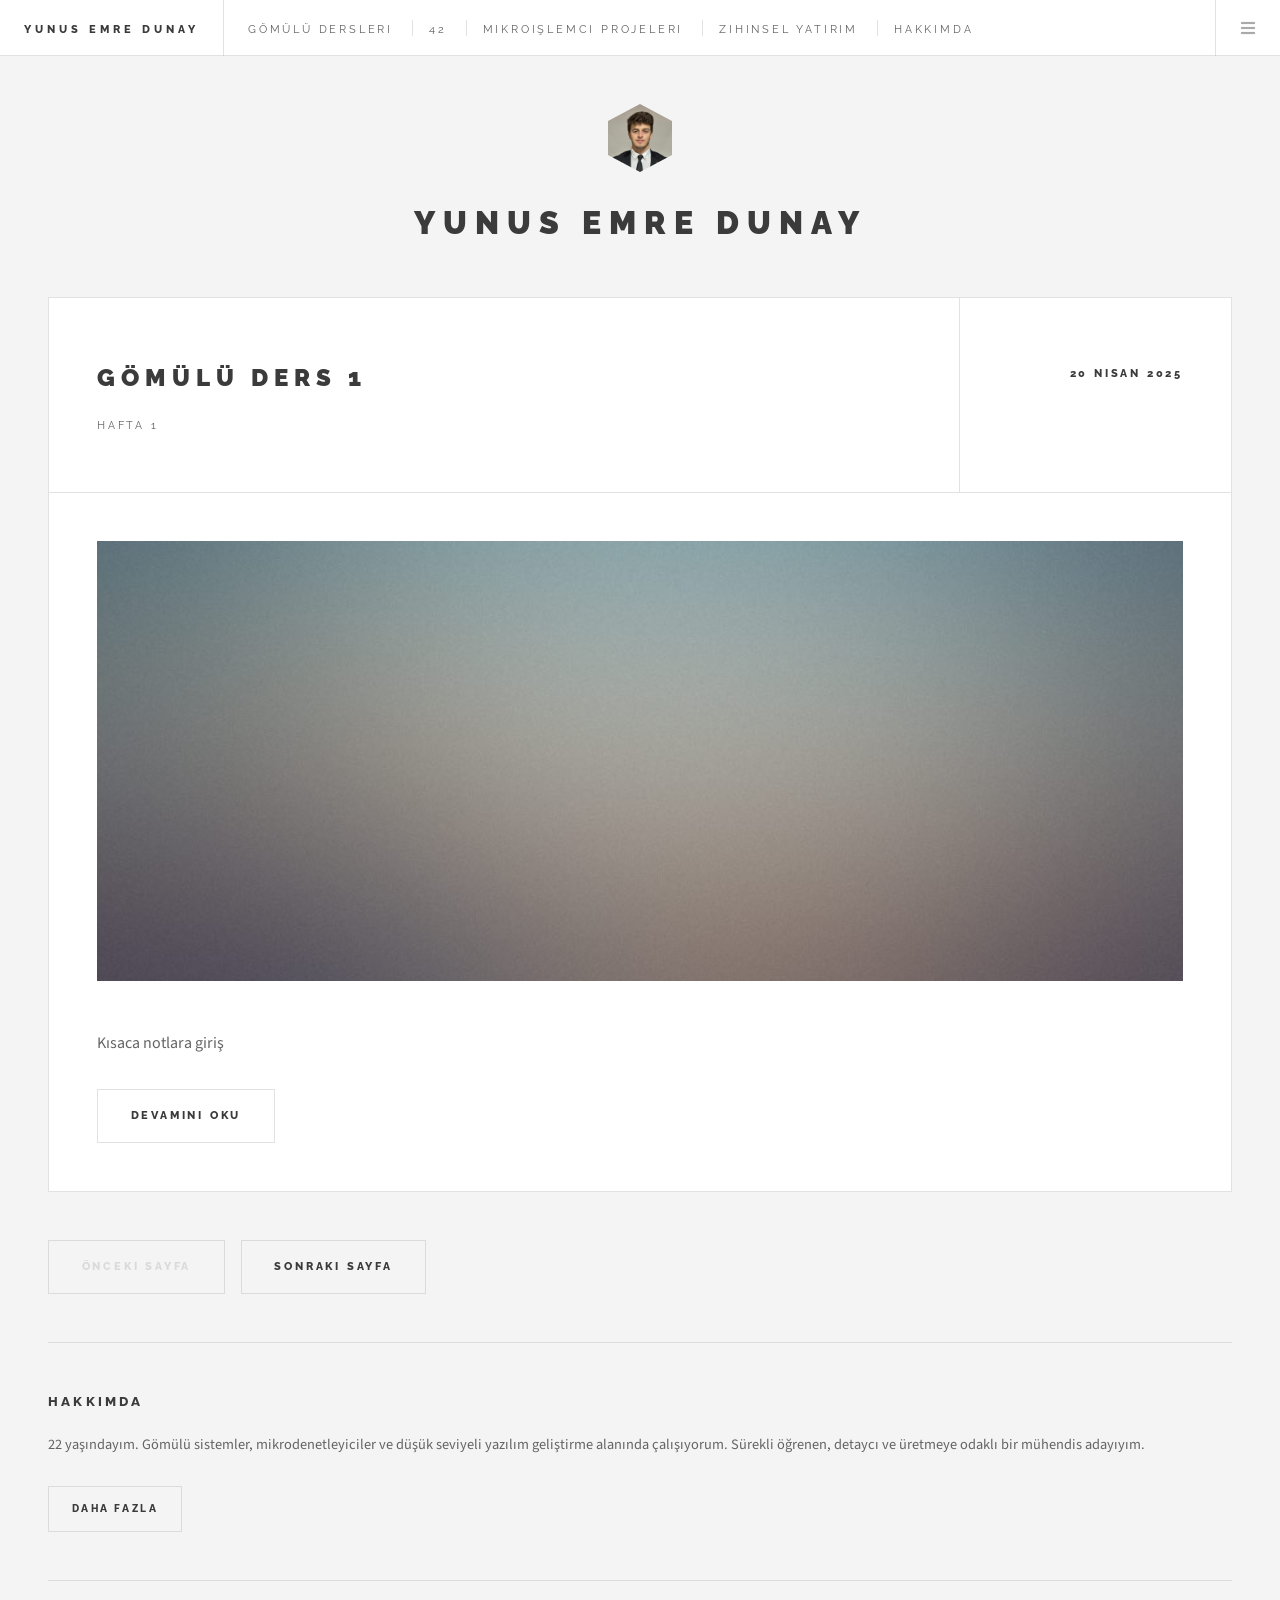
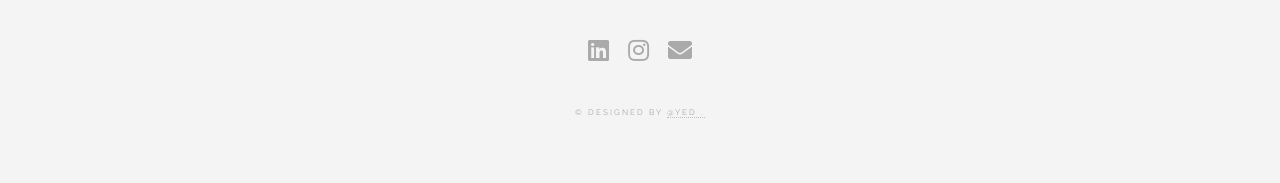
==== index.html @ 52bafccd "b" ====
<!DOCTYPE HTML>
<html>

<head>
	<title>Yunus Emre DUNAY</title>
	<meta charset="utf-8" />
	<meta name="viewport" content="width=device-width, initial-scale=1, user-scalable=no" />
	<link rel="stylesheet" href="assets/css/main.css" />
</head>

<body class="is-preload">

	<!-- Wrapper -->
	<div id="wrapper">

		<!-- Header -->
		<header id="header">
			<h1><a href="index.html">Yunus Emre DUNAY</a></h1>
			<nav class="links">
				<ul>
					<li><a href="embedded_main.html">Gömülü Dersleri</a></li>
					<li><a href="#">42</a></li>
					<li><a href="#">Mikroişlemci Projeleri</a></li>
					<li><a href="#">Zihinsel Yatırım</a></li>
					<li><a href="about.html">Hakkımda</a></li>
				</ul>
			</nav>
			<nav class="main">
				<ul>
					<li class="menu">
						<a class="fa-bars" href="#menu">Menu</a>
					</li>
				</ul>
			</nav>

		</header>

		<!-- Menu -->
		<section id="menu">
			<!-- Links -->
			<section>
				<ul class="links">
					<li>
						<a href="embedded_main.html">
							<h3>Gömülü Dersleri</h3>
							<p>Hafta hafta yüklediğim teorik ve pratik notlar</p>
						</a>
					</li>
					<li>
						<a href="#">
							<h3>42</h3>
							<p>[C / C++ / Sanal Makineler / Soketler / Docker ve daha fazlası...]</p>
						</a>
					</li>
					<li>
						<a href="#">
							<h3>Mikroişlemci Projeleri</h3>
							<p>STM32 ve Tiva Stellaris ile tasarladığım projeler</p>
						</a>
					</li>
					<li>
						<a href="#">
							<h3>Zihinsel Yatırım</h3>
							<p>Podcast, kitap ve bireysel gelişim odaklı bilimsel paylaşımlar</p>
						</a>
					</li>
					<li>
						<a href="about.html">
							<h3>Hakkımda</h3>
							<p>Benim hakkımda daha fazla bilgi</p>
						</a>
					</li>
				</ul>
			</section>
		</section>

		<!-- Main -->
		<div id="main">
			<!-- Post -->
			<article class="post">
				<header>
					<div class="title">
						<h2><a href="single.html">Gömülü Ders 1</a></h2>
						<p>Hafta 1</p>
					</div>
					<div class="meta">
						<time class="published" datetime="2025-04-20">20 Nisan 2025</time>
					</div>
				</header>
				<a href="EMB/main.html" class="image featured"><img src="images/pic01.jpg" alt="" /></a>
				<p>Kısaca notlara giriş</p>
				<footer>
					<ul class="actions">
						<li><a href="single.html" class="button large">Devamını oku</a></li>
					</ul>
				</footer>
			</article>

			<!-- Pagination -->
			<ul class="actions pagination">
				<li><a href="" class="disabled button large previous">Önceki Sayfa</a></li>
				<li><a href="#" class="button large next">Sonraki Sayfa</a></li>
			</ul>

		</div>

		<!-- Sidebar -->
		<section id="sidebar">

			<!-- Intro -->
			<section id="intro">
				<a href="#" class="logo"><img src="images/YED.jpeg" alt="" /></a>
				<header>
					<h2>Yunus Emre DUNAY</h2>
				</header>
			</section>

			<!-- About -->
			<section class="blurb">
				<h2>Hakkımda</h2>
				<p>22 yaşındayım. Gömülü sistemler, mikrodenetleyiciler ve düşük seviyeli yazılım geliştirme alanında
					çalışıyorum. Sürekli öğrenen, detaycı ve üretmeye odaklı bir mühendis adayıyım.</p>
				<ul class="actions">
					<li><a href="about.html" class="button">Daha Fazla</a></li>
				</ul>
			</section>

			<!-- Footer -->
			<section id="footer">
				<ul class="icons" style="text-align: center;">
					<li><a href="https://www.linkedin.com/in/yunusemredunay/" class="icon brands fa-linkedin"
							target="_blank" style="font-size: 24px;"><span class="label">LinkedIn</span></a></li>
					<li><a href="https://www.instagram.com/yunusemredunay/" class="icon brands fa-instagram"
							target="_blank" style="font-size: 24px;"><span class="label">Instagram</span></a></li>
					<li><a href="mailto:yedun4y@gmail.com" class="icon solid fa-envelope" style="font-size: 24px;"><span
								class="label">Email</span></a></li>
				</ul>
				<p class="copyright" style="text-align: center;">&copy; designed by <a href="about.html">@YED .</a></p>
			</section>

		</section>

	</div>

	<!-- Scripts -->
	<script src="assets/js/jquery.min.js"></script>
	<script src="assets/js/browser.min.js"></script>
	<script src="assets/js/breakpoints.min.js"></script>
	<script src="assets/js/util.js"></script>
	<script src="assets/js/main.js"></script>

</body>

</html>
---- assets/css/main.css ----
@import url(fontawesome-all.min.css);
@import url("https://fonts.googleapis.com/css?family=Source+Sans+Pro:400,700|Raleway:400,800,900");

/*
	Yunus Emre DUNAY by HTML5 UP
	html5up.net | @ajlkn
	Free for personal and commercial use under the CCA 3.0 license (html5up.net/license)
*/

html, body, div, span, applet, object,
iframe, h1, h2, h3, h4, h5, h6, p, blockquote,
pre, a, abbr, acronym, address, big, cite,
code, del, dfn, em, img, ins, kbd, q, s, samp,
small, strike, strong, sub, sup, tt, var, b,
u, i, center, dl, dt, dd, ol, ul, li, fieldset,
form, label, legend, table, caption, tbody,
tfoot, thead, tr, th, td, article, aside,
canvas, details, embed, figure, figcaption,
footer, header, hgroup, menu, nav, output, ruby,
section, summary, time, mark, audio, video {
	margin: 0;
	padding: 0;
	border: 0;
	font-size: 100%;
	font: inherit;
	vertical-align: baseline;}

article, aside, details, figcaption, figure,
footer, header, hgroup, menu, nav, section {
	display: block;}

body {
	line-height: 1;
}

ol, ul {
	list-style: none;
}

blockquote, q {
	quotes: none;
}

	blockquote:before, blockquote:after, q:before, q:after {
		content: '';
		content: none;
	}

table {
	border-collapse: collapse;
	border-spacing: 0;
}

body {
	-webkit-text-size-adjust: none;
}

mark {
	background-color: transparent;
	color: inherit;
}

input::-moz-focus-inner {
	border: 0;
	padding: 0;
}

input, select, textarea {
	-moz-appearance: none;
	-webkit-appearance: none;
	-ms-appearance: none;
	appearance: none;
}

/* Basic */

	@-ms-viewport {
		width: device-width;
	}

	body {
		-ms-overflow-style: scrollbar;
	}

	@media screen and (max-width: 480px) {

		html, body {
			min-width: 320px;
		}

	}

	html {
		box-sizing: border-box;
	}

	*, *:before, *:after {
		box-sizing: inherit;
	}

	body {
		background: #f4f4f4;
	}

		body.is-preload *, body.is-preload *:before, body.is-preload *:after {
			-moz-animation: none !important;
			-webkit-animation: none !important;
			-ms-animation: none !important;
			animation: none !important;
			-moz-transition: none !important;
			-webkit-transition: none !important;
			-ms-transition: none !important;
			transition: none !important;
		}

/* Type */

	body, input, select, textarea {
		color: #646464;
		font-family: "Source Sans Pro", Helvetica, sans-serif;
		font-size: 14pt;
		font-weight: 400;
		line-height: 1.75;
	}

		@media screen and (max-width: 1680px) {

			body, input, select, textarea {
				font-size: 12pt;
			}

		}

		@media screen and (max-width: 1280px) {

			body, input, select, textarea {
				font-size: 12pt;
			}

		}

		@media screen and (max-width: 980px) {

			body, input, select, textarea {
				font-size: 12pt;
			}

		}

		@media screen and (max-width: 736px) {

			body, input, select, textarea {
				font-size: 12pt;
			}

		}

		@media screen and (max-width: 480px) {

			body, input, select, textarea {
				font-size: 12pt;
			}

		}

	a {
		-moz-transition: color 0.2s ease, border-bottom-color 0.2s ease;
		-webkit-transition: color 0.2s ease, border-bottom-color 0.2s ease;
		-ms-transition: color 0.2s ease, border-bottom-color 0.2s ease;
		transition: color 0.2s ease, border-bottom-color 0.2s ease;
		border-bottom: dotted 1px rgba(160, 160, 160, 0.65);
		color: inherit;
		text-decoration: none;
	}

		a:before {
			-moz-transition: color 0.2s ease;
			-webkit-transition: color 0.2s ease;
			-ms-transition: color 0.2s ease;
			transition: color 0.2s ease;
		}

		a:hover {
			border-bottom-color: transparent;
			color: #2ebaae !important;
		}

			a:hover:before {
				color: #2ebaae !important;
			}

	strong, b {
		color: #3c3b3b;
		font-weight: 700;
	}

	em, i {
		font-style: italic;
	}

	p {
		margin: 0 0 2em 0;
	}

	h1, h2, h3, h4, h5, h6 {
		color: #3c3b3b;
		font-family: "Raleway", Helvetica, sans-serif;
		font-weight: 800;
		letter-spacing: 0.25em;
		line-height: 1.65;
		margin: 0 0 1em 0;
		text-transform: uppercase;
	}

		h1 a, h2 a, h3 a, h4 a, h5 a, h6 a {
			color: inherit;
			border-bottom: 0;
		}

	h2 {
		font-size: 1.1em;
	}

	h3 {
		font-size: 0.9em;
	}

	h4 {
		font-size: 0.7em;
	}

	h5 {
		font-size: 0.7em;
	}

	h6 {
		font-size: 0.7em;
	}

	sub {
		font-size: 0.8em;
		position: relative;
		top: 0.5em;
	}

	sup {
		font-size: 0.8em;
		position: relative;
		top: -0.5em;
	}

	blockquote {
		border-left: solid 4px rgba(160, 160, 160, 0.3);
		font-style: italic;
		margin: 0 0 2em 0;
		padding: 0.5em 0 0.5em 2em;
	}

	code {
		background: rgba(160, 160, 160, 0.075);
		border: solid 1px rgba(160, 160, 160, 0.3);
		font-family: "Courier New", monospace;
		font-size: 0.9em;
		margin: 0 0.25em;
		padding: 0.25em 0.65em;
	}

	pre {
		-webkit-overflow-scrolling: touch;
		font-family: "Courier New", monospace;
		font-size: 0.9em;
		margin: 0 0 2em 0;
	}

		pre code {
			display: block;
			line-height: 1.75em;
			padding: 1em 1.5em;
			overflow-x: auto;
		}

	hr {
		border: 0;
		border-bottom: solid 1px rgba(160, 160, 160, 0.3);
		margin: 2em 0;
	}

		hr.major {
			margin: 3em 0;
		}

	.align-left {
		text-align: left;
	}

	.align-center {
		text-align: center;
	}

	.align-right {
		text-align: right;
	}

/* Row */

	.row {
		display: flex;
		flex-wrap: wrap;
		box-sizing: border-box;
		align-items: stretch;
	}

		.row > * {
			box-sizing: border-box;
		}

		.row.gtr-uniform > * > :last-child {
			margin-bottom: 0;
		}

		.row.aln-left {
			justify-content: flex-start;
		}

		.row.aln-center {
			justify-content: center;
		}

		.row.aln-right {
			justify-content: flex-end;
		}

		.row.aln-top {
			align-items: flex-start;
		}

		.row.aln-middle {
			align-items: center;
		}

		.row.aln-bottom {
			align-items: flex-end;
		}

		.row > .imp {
			order: -1;
		}

		.row > .col-1 {
			width: 8.33333%;
		}

		.row > .off-1 {
			margin-left: 8.33333%;
		}

		.row > .col-2 {
			width: 16.66667%;
		}

		.row > .off-2 {
			margin-left: 16.66667%;
		}

		.row > .col-3 {
			width: 25%;
		}

		.row > .off-3 {
			margin-left: 25%;
		}

		.row > .col-4 {
			width: 33.33333%;
		}

		.row > .off-4 {
			margin-left: 33.33333%;
		}

		.row > .col-5 {
			width: 41.66667%;
		}

		.row > .off-5 {
			margin-left: 41.66667%;
		}

		.row > .col-6 {
			width: 50%;
		}

		.row > .off-6 {
			margin-left: 50%;
		}

		.row > .col-7 {
			width: 58.33333%;
		}

		.row > .off-7 {
			margin-left: 58.33333%;
		}

		.row > .col-8 {
			width: 66.66667%;
		}

		.row > .off-8 {
			margin-left: 66.66667%;
		}

		.row > .col-9 {
			width: 75%;
		}

		.row > .off-9 {
			margin-left: 75%;
		}

		.row > .col-10 {
			width: 83.33333%;
		}

		.row > .off-10 {
			margin-left: 83.33333%;
		}

		.row > .col-11 {
			width: 91.66667%;
		}

		.row > .off-11 {
			margin-left: 91.66667%;
		}

		.row > .col-12 {
			width: 100%;
		}

		.row > .off-12 {
			margin-left: 100%;
		}

		.row.gtr-0 {
			margin-top: 0;
			margin-left: 0em;
		}

			.row.gtr-0 > * {
				padding: 0 0 0 0em;
			}

			.row.gtr-0.gtr-uniform {
				margin-top: 0em;
			}

				.row.gtr-0.gtr-uniform > * {
					padding-top: 0em;
				}

		.row.gtr-25 {
			margin-top: 0;
			margin-left: -0.25em;
		}

			.row.gtr-25 > * {
				padding: 0 0 0 0.25em;
			}

			.row.gtr-25.gtr-uniform {
				margin-top: -0.25em;
			}

				.row.gtr-25.gtr-uniform > * {
					padding-top: 0.25em;
				}

		.row.gtr-50 {
			margin-top: 0;
			margin-left: -0.5em;
		}

			.row.gtr-50 > * {
				padding: 0 0 0 0.5em;
			}

			.row.gtr-50.gtr-uniform {
				margin-top: -0.5em;
			}

				.row.gtr-50.gtr-uniform > * {
					padding-top: 0.5em;
				}

		.row {
			margin-top: 0;
			margin-left: -1em;
		}

			.row > * {
				padding: 0 0 0 1em;
			}

			.row.gtr-uniform {
				margin-top: -1em;
			}

				.row.gtr-uniform > * {
					padding-top: 1em;
				}

		.row.gtr-150 {
			margin-top: 0;
			margin-left: -1.5em;
		}

			.row.gtr-150 > * {
				padding: 0 0 0 1.5em;
			}

			.row.gtr-150.gtr-uniform {
				margin-top: -1.5em;
			}

				.row.gtr-150.gtr-uniform > * {
					padding-top: 1.5em;
				}

		.row.gtr-200 {
			margin-top: 0;
			margin-left: -2em;
		}

			.row.gtr-200 > * {
				padding: 0 0 0 2em;
			}

			.row.gtr-200.gtr-uniform {
				margin-top: -2em;
			}

				.row.gtr-200.gtr-uniform > * {
					padding-top: 2em;
				}

		@media screen and (max-width: 1680px) {

			.row {
				display: flex;
				flex-wrap: wrap;
				box-sizing: border-box;
				align-items: stretch;
			}

				.row > * {
					box-sizing: border-box;
				}

				.row.gtr-uniform > * > :last-child {
					margin-bottom: 0;
				}

				.row.aln-left {
					justify-content: flex-start;
				}

				.row.aln-center {
					justify-content: center;
				}

				.row.aln-right {
					justify-content: flex-end;
				}

				.row.aln-top {
					align-items: flex-start;
				}

				.row.aln-middle {
					align-items: center;
				}

				.row.aln-bottom {
					align-items: flex-end;
				}

				.row > .imp-xlarge {
					order: -1;
				}

				.row > .col-1-xlarge {
					width: 8.33333%;
				}

				.row > .off-1-xlarge {
					margin-left: 8.33333%;
				}

				.row > .col-2-xlarge {
					width: 16.66667%;
				}

				.row > .off-2-xlarge {
					margin-left: 16.66667%;
				}

				.row > .col-3-xlarge {
					width: 25%;
				}

				.row > .off-3-xlarge {
					margin-left: 25%;
				}

				.row > .col-4-xlarge {
					width: 33.33333%;
				}

				.row > .off-4-xlarge {
					margin-left: 33.33333%;
				}

				.row > .col-5-xlarge {
					width: 41.66667%;
				}

				.row > .off-5-xlarge {
					margin-left: 41.66667%;
				}

				.row > .col-6-xlarge {
					width: 50%;
				}

				.row > .off-6-xlarge {
					margin-left: 50%;
				}

				.row > .col-7-xlarge {
					width: 58.33333%;
				}

				.row > .off-7-xlarge {
					margin-left: 58.33333%;
				}

				.row > .col-8-xlarge {
					width: 66.66667%;
				}

				.row > .off-8-xlarge {
					margin-left: 66.66667%;
				}

				.row > .col-9-xlarge {
					width: 75%;
				}

				.row > .off-9-xlarge {
					margin-left: 75%;
				}

				.row > .col-10-xlarge {
					width: 83.33333%;
				}

				.row > .off-10-xlarge {
					margin-left: 83.33333%;
				}

				.row > .col-11-xlarge {
					width: 91.66667%;
				}

				.row > .off-11-xlarge {
					margin-left: 91.66667%;
				}

				.row > .col-12-xlarge {
					width: 100%;
				}

				.row > .off-12-xlarge {
					margin-left: 100%;
				}

				.row.gtr-0 {
					margin-top: 0;
					margin-left: 0em;
				}

					.row.gtr-0 > * {
						padding: 0 0 0 0em;
					}

					.row.gtr-0.gtr-uniform {
						margin-top: 0em;
					}

						.row.gtr-0.gtr-uniform > * {
							padding-top: 0em;
						}

				.row.gtr-25 {
					margin-top: 0;
					margin-left: -0.25em;
				}

					.row.gtr-25 > * {
						padding: 0 0 0 0.25em;
					}

					.row.gtr-25.gtr-uniform {
						margin-top: -0.25em;
					}

						.row.gtr-25.gtr-uniform > * {
							padding-top: 0.25em;
						}

				.row.gtr-50 {
					margin-top: 0;
					margin-left: -0.5em;
				}

					.row.gtr-50 > * {
						padding: 0 0 0 0.5em;
					}

					.row.gtr-50.gtr-uniform {
						margin-top: -0.5em;
					}

						.row.gtr-50.gtr-uniform > * {
							padding-top: 0.5em;
						}

				.row {
					margin-top: 0;
					margin-left: -1em;
				}

					.row > * {
						padding: 0 0 0 1em;
					}

					.row.gtr-uniform {
						margin-top: -1em;
					}

						.row.gtr-uniform > * {
							padding-top: 1em;
						}

				.row.gtr-150 {
					margin-top: 0;
					margin-left: -1.5em;
				}

					.row.gtr-150 > * {
						padding: 0 0 0 1.5em;
					}

					.row.gtr-150.gtr-uniform {
						margin-top: -1.5em;
					}

						.row.gtr-150.gtr-uniform > * {
							padding-top: 1.5em;
						}

				.row.gtr-200 {
					margin-top: 0;
					margin-left: -2em;
				}

					.row.gtr-200 > * {
						padding: 0 0 0 2em;
					}

					.row.gtr-200.gtr-uniform {
						margin-top: -2em;
					}

						.row.gtr-200.gtr-uniform > * {
							padding-top: 2em;
						}

		}

		@media screen and (max-width: 1280px) {

			.row {
				display: flex;
				flex-wrap: wrap;
				box-sizing: border-box;
				align-items: stretch;
			}

				.row > * {
					box-sizing: border-box;
				}

				.row.gtr-uniform > * > :last-child {
					margin-bottom: 0;
				}

				.row.aln-left {
					justify-content: flex-start;
				}

				.row.aln-center {
					justify-content: center;
				}

				.row.aln-right {
					justify-content: flex-end;
				}

				.row.aln-top {
					align-items: flex-start;
				}

				.row.aln-middle {
					align-items: center;
				}

				.row.aln-bottom {
					align-items: flex-end;
				}

				.row > .imp-large {
					order: -1;
				}

				.row > .col-1-large {
					width: 8.33333%;
				}

				.row > .off-1-large {
					margin-left: 8.33333%;
				}

				.row > .col-2-large {
					width: 16.66667%;
				}

				.row > .off-2-large {
					margin-left: 16.66667%;
				}

				.row > .col-3-large {
					width: 25%;
				}

				.row > .off-3-large {
					margin-left: 25%;
				}

				.row > .col-4-large {
					width: 33.33333%;
				}

				.row > .off-4-large {
					margin-left: 33.33333%;
				}

				.row > .col-5-large {
					width: 41.66667%;
				}

				.row > .off-5-large {
					margin-left: 41.66667%;
				}

				.row > .col-6-large {
					width: 50%;
				}

				.row > .off-6-large {
					margin-left: 50%;
				}

				.row > .col-7-large {
					width: 58.33333%;
				}

				.row > .off-7-large {
					margin-left: 58.33333%;
				}

				.row > .col-8-large {
					width: 66.66667%;
				}

				.row > .off-8-large {
					margin-left: 66.66667%;
				}

				.row > .col-9-large {
					width: 75%;
				}

				.row > .off-9-large {
					margin-left: 75%;
				}

				.row > .col-10-large {
					width: 83.33333%;
				}

				.row > .off-10-large {
					margin-left: 83.33333%;
				}

				.row > .col-11-large {
					width: 91.66667%;
				}

				.row > .off-11-large {
					margin-left: 91.66667%;
				}

				.row > .col-12-large {
					width: 100%;
				}

				.row > .off-12-large {
					margin-left: 100%;
				}

				.row.gtr-0 {
					margin-top: 0;
					margin-left: 0em;
				}

					.row.gtr-0 > * {
						padding: 0 0 0 0em;
					}

					.row.gtr-0.gtr-uniform {
						margin-top: 0em;
					}

						.row.gtr-0.gtr-uniform > * {
							padding-top: 0em;
						}

				.row.gtr-25 {
					margin-top: 0;
					margin-left: -0.25em;
				}

					.row.gtr-25 > * {
						padding: 0 0 0 0.25em;
					}

					.row.gtr-25.gtr-uniform {
						margin-top: -0.25em;
					}

						.row.gtr-25.gtr-uniform > * {
							padding-top: 0.25em;
						}

				.row.gtr-50 {
					margin-top: 0;
					margin-left: -0.5em;
				}

					.row.gtr-50 > * {
						padding: 0 0 0 0.5em;
					}

					.row.gtr-50.gtr-uniform {
						margin-top: -0.5em;
					}

						.row.gtr-50.gtr-uniform > * {
							padding-top: 0.5em;
						}

				.row {
					margin-top: 0;
					margin-left: -1em;
				}

					.row > * {
						padding: 0 0 0 1em;
					}

					.row.gtr-uniform {
						margin-top: -1em;
					}

						.row.gtr-uniform > * {
							padding-top: 1em;
						}

				.row.gtr-150 {
					margin-top: 0;
					margin-left: -1.5em;
				}

					.row.gtr-150 > * {
						padding: 0 0 0 1.5em;
					}

					.row.gtr-150.gtr-uniform {
						margin-top: -1.5em;
					}

						.row.gtr-150.gtr-uniform > * {
							padding-top: 1.5em;
						}

				.row.gtr-200 {
					margin-top: 0;
					margin-left: -2em;
				}

					.row.gtr-200 > * {
						padding: 0 0 0 2em;
					}

					.row.gtr-200.gtr-uniform {
						margin-top: -2em;
					}

						.row.gtr-200.gtr-uniform > * {
							padding-top: 2em;
						}

		}

		@media screen and (max-width: 980px) {

			.row {
				display: flex;
				flex-wrap: wrap;
				box-sizing: border-box;
				align-items: stretch;
			}

				.row > * {
					box-sizing: border-box;
				}

				.row.gtr-uniform > * > :last-child {
					margin-bottom: 0;
				}

				.row.aln-left {
					justify-content: flex-start;
				}

				.row.aln-center {
					justify-content: center;
				}

				.row.aln-right {
					justify-content: flex-end;
				}

				.row.aln-top {
					align-items: flex-start;
				}

				.row.aln-middle {
					align-items: center;
				}

				.row.aln-bottom {
					align-items: flex-end;
				}

				.row > .imp-medium {
					order: -1;
				}

				.row > .col-1-medium {
					width: 8.33333%;
				}

				.row > .off-1-medium {
					margin-left: 8.33333%;
				}

				.row > .col-2-medium {
					width: 16.66667%;
				}

				.row > .off-2-medium {
					margin-left: 16.66667%;
				}

				.row > .col-3-medium {
					width: 25%;
				}

				.row > .off-3-medium {
					margin-left: 25%;
				}

				.row > .col-4-medium {
					width: 33.33333%;
				}

				.row > .off-4-medium {
					margin-left: 33.33333%;
				}

				.row > .col-5-medium {
					width: 41.66667%;
				}

				.row > .off-5-medium {
					margin-left: 41.66667%;
				}

				.row > .col-6-medium {
					width: 50%;
				}

				.row > .off-6-medium {
					margin-left: 50%;
				}

				.row > .col-7-medium {
					width: 58.33333%;
				}

				.row > .off-7-medium {
					margin-left: 58.33333%;
				}

				.row > .col-8-medium {
					width: 66.66667%;
				}

				.row > .off-8-medium {
					margin-left: 66.66667%;
				}

				.row > .col-9-medium {
					width: 75%;
				}

				.row > .off-9-medium {
					margin-left: 75%;
				}

				.row > .col-10-medium {
					width: 83.33333%;
				}

				.row > .off-10-medium {
					margin-left: 83.33333%;
				}

				.row > .col-11-medium {
					width: 91.66667%;
				}

				.row > .off-11-medium {
					margin-left: 91.66667%;
				}

				.row > .col-12-medium {
					width: 100%;
				}

				.row > .off-12-medium {
					margin-left: 100%;
				}

				.row.gtr-0 {
					margin-top: 0;
					margin-left: 0em;
				}

					.row.gtr-0 > * {
						padding: 0 0 0 0em;
					}

					.row.gtr-0.gtr-uniform {
						margin-top: 0em;
					}

						.row.gtr-0.gtr-uniform > * {
							padding-top: 0em;
						}

				.row.gtr-25 {
					margin-top: 0;
					margin-left: -0.25em;
				}

					.row.gtr-25 > * {
						padding: 0 0 0 0.25em;
					}

					.row.gtr-25.gtr-uniform {
						margin-top: -0.25em;
					}

						.row.gtr-25.gtr-uniform > * {
							padding-top: 0.25em;
						}

				.row.gtr-50 {
					margin-top: 0;
					margin-left: -0.5em;
				}

					.row.gtr-50 > * {
						padding: 0 0 0 0.5em;
					}

					.row.gtr-50.gtr-uniform {
						margin-top: -0.5em;
					}

						.row.gtr-50.gtr-uniform > * {
							padding-top: 0.5em;
						}

				.row {
					margin-top: 0;
					margin-left: -1em;
				}

					.row > * {
						padding: 0 0 0 1em;
					}

					.row.gtr-uniform {
						margin-top: -1em;
					}

						.row.gtr-uniform > * {
							padding-top: 1em;
						}

				.row.gtr-150 {
					margin-top: 0;
					margin-left: -1.5em;
				}

					.row.gtr-150 > * {
						padding: 0 0 0 1.5em;
					}

					.row.gtr-150.gtr-uniform {
						margin-top: -1.5em;
					}

						.row.gtr-150.gtr-uniform > * {
							padding-top: 1.5em;
						}

				.row.gtr-200 {
					margin-top: 0;
					margin-left: -2em;
				}

					.row.gtr-200 > * {
						padding: 0 0 0 2em;
					}

					.row.gtr-200.gtr-uniform {
						margin-top: -2em;
					}

						.row.gtr-200.gtr-uniform > * {
							padding-top: 2em;
						}

		}

		@media screen and (max-width: 736px) {

			.row {
				display: flex;
				flex-wrap: wrap;
				box-sizing: border-box;
				align-items: stretch;
			}

				.row > * {
					box-sizing: border-box;
				}

				.row.gtr-uniform > * > :last-child {
					margin-bottom: 0;
				}

				.row.aln-left {
					justify-content: flex-start;
				}

				.row.aln-center {
					justify-content: center;
				}

				.row.aln-right {
					justify-content: flex-end;
				}

				.row.aln-top {
					align-items: flex-start;
				}

				.row.aln-middle {
					align-items: center;
				}

				.row.aln-bottom {
					align-items: flex-end;
				}

				.row > .imp-small {
					order: -1;
				}

				.row > .col-1-small {
					width: 8.33333%;
				}

				.row > .off-1-small {
					margin-left: 8.33333%;
				}

				.row > .col-2-small {
					width: 16.66667%;
				}

				.row > .off-2-small {
					margin-left: 16.66667%;
				}

				.row > .col-3-small {
					width: 25%;
				}

				.row > .off-3-small {
					margin-left: 25%;
				}

				.row > .col-4-small {
					width: 33.33333%;
				}

				.row > .off-4-small {
					margin-left: 33.33333%;
				}

				.row > .col-5-small {
					width: 41.66667%;
				}

				.row > .off-5-small {
					margin-left: 41.66667%;
				}

				.row > .col-6-small {
					width: 50%;
				}

				.row > .off-6-small {
					margin-left: 50%;
				}

				.row > .col-7-small {
					width: 58.33333%;
				}

				.row > .off-7-small {
					margin-left: 58.33333%;
				}

				.row > .col-8-small {
					width: 66.66667%;
				}

				.row > .off-8-small {
					margin-left: 66.66667%;
				}

				.row > .col-9-small {
					width: 75%;
				}

				.row > .off-9-small {
					margin-left: 75%;
				}

				.row > .col-10-small {
					width: 83.33333%;
				}

				.row > .off-10-small {
					margin-left: 83.33333%;
				}

				.row > .col-11-small {
					width: 91.66667%;
				}

				.row > .off-11-small {
					margin-left: 91.66667%;
				}

				.row > .col-12-small {
					width: 100%;
				}

				.row > .off-12-small {
					margin-left: 100%;
				}

				.row.gtr-0 {
					margin-top: 0;
					margin-left: 0em;
				}

					.row.gtr-0 > * {
						padding: 0 0 0 0em;
					}

					.row.gtr-0.gtr-uniform {
						margin-top: 0em;
					}

						.row.gtr-0.gtr-uniform > * {
							padding-top: 0em;
						}

				.row.gtr-25 {
					margin-top: 0;
					margin-left: -0.25em;
				}

					.row.gtr-25 > * {
						padding: 0 0 0 0.25em;
					}

					.row.gtr-25.gtr-uniform {
						margin-top: -0.25em;
					}

						.row.gtr-25.gtr-uniform > * {
							padding-top: 0.25em;
						}

				.row.gtr-50 {
					margin-top: 0;
					margin-left: -0.5em;
				}

					.row.gtr-50 > * {
						padding: 0 0 0 0.5em;
					}

					.row.gtr-50.gtr-uniform {
						margin-top: -0.5em;
					}

						.row.gtr-50.gtr-uniform > * {
							padding-top: 0.5em;
						}

				.row {
					margin-top: 0;
					margin-left: -1em;
				}

					.row > * {
						padding: 0 0 0 1em;
					}

					.row.gtr-uniform {
						margin-top: -1em;
					}

						.row.gtr-uniform > * {
							padding-top: 1em;
						}

				.row.gtr-150 {
					margin-top: 0;
					margin-left: -1.5em;
				}

					.row.gtr-150 > * {
						padding: 0 0 0 1.5em;
					}

					.row.gtr-150.gtr-uniform {
						margin-top: -1.5em;
					}

						.row.gtr-150.gtr-uniform > * {
							padding-top: 1.5em;
						}

				.row.gtr-200 {
					margin-top: 0;
					margin-left: -2em;
				}

					.row.gtr-200 > * {
						padding: 0 0 0 2em;
					}

					.row.gtr-200.gtr-uniform {
						margin-top: -2em;
					}

						.row.gtr-200.gtr-uniform > * {
							padding-top: 2em;
						}

		}

		@media screen and (max-width: 480px) {

			.row {
				display: flex;
				flex-wrap: wrap;
				box-sizing: border-box;
				align-items: stretch;
			}

				.row > * {
					box-sizing: border-box;
				}

				.row.gtr-uniform > * > :last-child {
					margin-bottom: 0;
				}

				.row.aln-left {
					justify-content: flex-start;
				}

				.row.aln-center {
					justify-content: center;
				}

				.row.aln-right {
					justify-content: flex-end;
				}

				.row.aln-top {
					align-items: flex-start;
				}

				.row.aln-middle {
					align-items: center;
				}

				.row.aln-bottom {
					align-items: flex-end;
				}

				.row > .imp-xsmall {
					order: -1;
				}

				.row > .col-1-xsmall {
					width: 8.33333%;
				}

				.row > .off-1-xsmall {
					margin-left: 8.33333%;
				}

				.row > .col-2-xsmall {
					width: 16.66667%;
				}

				.row > .off-2-xsmall {
					margin-left: 16.66667%;
				}

				.row > .col-3-xsmall {
					width: 25%;
				}

				.row > .off-3-xsmall {
					margin-left: 25%;
				}

				.row > .col-4-xsmall {
					width: 33.33333%;
				}

				.row > .off-4-xsmall {
					margin-left: 33.33333%;
				}

				.row > .col-5-xsmall {
					width: 41.66667%;
				}

				.row > .off-5-xsmall {
					margin-left: 41.66667%;
				}

				.row > .col-6-xsmall {
					width: 50%;
				}

				.row > .off-6-xsmall {
					margin-left: 50%;
				}

				.row > .col-7-xsmall {
					width: 58.33333%;
				}

				.row > .off-7-xsmall {
					margin-left: 58.33333%;
				}

				.row > .col-8-xsmall {
					width: 66.66667%;
				}

				.row > .off-8-xsmall {
					margin-left: 66.66667%;
				}

				.row > .col-9-xsmall {
					width: 75%;
				}

				.row > .off-9-xsmall {
					margin-left: 75%;
				}

				.row > .col-10-xsmall {
					width: 83.33333%;
				}

				.row > .off-10-xsmall {
					margin-left: 83.33333%;
				}

				.row > .col-11-xsmall {
					width: 91.66667%;
				}

				.row > .off-11-xsmall {
					margin-left: 91.66667%;
				}

				.row > .col-12-xsmall {
					width: 100%;
				}

				.row > .off-12-xsmall {
					margin-left: 100%;
				}

				.row.gtr-0 {
					margin-top: 0;
					margin-left: 0em;
				}

					.row.gtr-0 > * {
						padding: 0 0 0 0em;
					}

					.row.gtr-0.gtr-uniform {
						margin-top: 0em;
					}

						.row.gtr-0.gtr-uniform > * {
							padding-top: 0em;
						}

				.row.gtr-25 {
					margin-top: 0;
					margin-left: -0.25em;
				}

					.row.gtr-25 > * {
						padding: 0 0 0 0.25em;
					}

					.row.gtr-25.gtr-uniform {
						margin-top: -0.25em;
					}

						.row.gtr-25.gtr-uniform > * {
							padding-top: 0.25em;
						}

				.row.gtr-50 {
					margin-top: 0;
					margin-left: -0.5em;
				}

					.row.gtr-50 > * {
						padding: 0 0 0 0.5em;
					}

					.row.gtr-50.gtr-uniform {
						margin-top: -0.5em;
					}

						.row.gtr-50.gtr-uniform > * {
							padding-top: 0.5em;
						}

				.row {
					margin-top: 0;
					margin-left: -1em;
				}

					.row > * {
						padding: 0 0 0 1em;
					}

					.row.gtr-uniform {
						margin-top: -1em;
					}

						.row.gtr-uniform > * {
							padding-top: 1em;
						}

				.row.gtr-150 {
					margin-top: 0;
					margin-left: -1.5em;
				}

					.row.gtr-150 > * {
						padding: 0 0 0 1.5em;
					}

					.row.gtr-150.gtr-uniform {
						margin-top: -1.5em;
					}

						.row.gtr-150.gtr-uniform > * {
							padding-top: 1.5em;
						}

				.row.gtr-200 {
					margin-top: 0;
					margin-left: -2em;
				}

					.row.gtr-200 > * {
						padding: 0 0 0 2em;
					}

					.row.gtr-200.gtr-uniform {
						margin-top: -2em;
					}

						.row.gtr-200.gtr-uniform > * {
							padding-top: 2em;
						}

		}

/* Author */

	.author {
		display: -moz-flex;
		display: -webkit-flex;
		display: -ms-flex;
		display: flex;
		-moz-flex-direction: row;
		-webkit-flex-direction: row;
		-ms-flex-direction: row;
		flex-direction: row;
		-moz-align-items: center;
		-webkit-align-items: center;
		-ms-align-items: center;
		align-items: center;
		-moz-justify-content: -moz-flex-end;
		-webkit-justify-content: -webkit-flex-end;
		-ms-justify-content: -ms-flex-end;
		justify-content: flex-end;
		border-bottom: 0;
		font-family: "Raleway", Helvetica, sans-serif;
		font-size: 0.6em;
		font-weight: 400;
		letter-spacing: 0.25em;
		text-transform: uppercase;
		white-space: nowrap;
	}

		.author .name {
			-moz-transition: border-bottom-color 0.2s ease;
			-webkit-transition: border-bottom-color 0.2s ease;
			-ms-transition: border-bottom-color 0.2s ease;
			transition: border-bottom-color 0.2s ease;
			border-bottom: dotted 1px rgba(160, 160, 160, 0.65);
			display: block;
			margin: 0 1.5em 0 0;
		}

		.author img {
			border-radius: 100%;
			display: block;
			width: 4em;
		}

		.author:hover .name {
			border-bottom-color: transparent;
		}

/* Blurb */

	.blurb h2 {
		font-size: 0.8em;
		margin: 0 0 1.5em 0;
	}

	.blurb h3 {
		font-size: 0.7em;
	}

	.blurb p {
		font-size: 0.9em;
	}

/* Box */

	.box {
		border: solid 1px rgba(160, 160, 160, 0.3);
		margin-bottom: 2em;
		padding: 1.5em;
	}

		.box > :last-child,
		.box > :last-child > :last-child,
		.box > :last-child > :last-child > :last-child {
			margin-bottom: 0;
		}

		.box.alt {
			border: 0;
			border-radius: 0;
			padding: 0;
		}

/* Button */

	input[type="submit"],
	input[type="reset"],
	input[type="button"],
	button,
	.button {
		-moz-appearance: none;
		-webkit-appearance: none;
		-ms-appearance: none;
		appearance: none;
		-moz-transition: background-color 0.2s ease, box-shadow 0.2s ease, color 0.2s ease;
		-webkit-transition: background-color 0.2s ease, box-shadow 0.2s ease, color 0.2s ease;
		-ms-transition: background-color 0.2s ease, box-shadow 0.2s ease, color 0.2s ease;
		transition: background-color 0.2s ease, box-shadow 0.2s ease, color 0.2s ease;
		background-color: transparent;
		border: 0;
		box-shadow: inset 0 0 0 1px rgba(160, 160, 160, 0.3);
		color: #3c3b3b !important;
		cursor: pointer;
		display: inline-block;
		font-family: "Raleway", Helvetica, sans-serif;
		font-size: 0.6em;
		font-weight: 800;
		height: 4.8125em;
		letter-spacing: 0.25em;
		line-height: 4.8125em;
		padding: 0 2.5em;
		text-align: center;
		text-decoration: none;
		text-transform: uppercase;
		white-space: nowrap;
	}

		input[type="submit"]:hover,
		input[type="reset"]:hover,
		input[type="button"]:hover,
		button:hover,
		.button:hover {
			box-shadow: inset 0 0 0 1px #2ebaae;
			color: #2ebaae !important;
		}

			input[type="submit"]:hover:active,
			input[type="reset"]:hover:active,
			input[type="button"]:hover:active,
			button:hover:active,
			.button:hover:active {
				background-color: rgba(46, 186, 174, 0.05);
			}

		input[type="submit"]:before, input[type="submit"]:after,
		input[type="reset"]:before,
		input[type="reset"]:after,
		input[type="button"]:before,
		input[type="button"]:after,
		button:before,
		button:after,
		.button:before,
		.button:after {
			color: #aaaaaa;
			position: relative;
		}

		input[type="submit"]:before,
		input[type="reset"]:before,
		input[type="button"]:before,
		button:before,
		.button:before {
			left: -1em;
			padding: 0 0 0 0.75em;
		}

		input[type="submit"]:after,
		input[type="reset"]:after,
		input[type="button"]:after,
		button:after,
		.button:after {
			left: 1em;
			padding: 0 0.75em 0 0;
		}

		input[type="submit"].fit,
		input[type="reset"].fit,
		input[type="button"].fit,
		button.fit,
		.button.fit {
			width: 100%;
		}

		input[type="submit"].large,
		input[type="reset"].large,
		input[type="button"].large,
		button.large,
		.button.large {
			font-size: 0.7em;
			padding: 0 3em;
		}

		input[type="submit"].small,
		input[type="reset"].small,
		input[type="button"].small,
		button.small,
		.button.small {
			font-size: 0.5em;
		}

		input[type="submit"].disabled, input[type="submit"]:disabled,
		input[type="reset"].disabled,
		input[type="reset"]:disabled,
		input[type="button"].disabled,
		input[type="button"]:disabled,
		button.disabled,
		button:disabled,
		.button.disabled,
		.button:disabled {
			pointer-events: none;
			color: rgba(160, 160, 160, 0.3) !important;
		}

			input[type="submit"].disabled:before, input[type="submit"]:disabled:before,
			input[type="reset"].disabled:before,
			input[type="reset"]:disabled:before,
			input[type="button"].disabled:before,
			input[type="button"]:disabled:before,
			button.disabled:before,
			button:disabled:before,
			.button.disabled:before,
			.button:disabled:before {
				color: rgba(160, 160, 160, 0.3) !important;
			}

/* Form */

	form {
		margin: 0 0 2em 0;
	}

		form.search {
			text-decoration: none;
			position: relative;
		}

			form.search:before {
				-moz-osx-font-smoothing: grayscale;
				-webkit-font-smoothing: antialiased;
				display: inline-block;
				font-style: normal;
				font-variant: normal;
				text-rendering: auto;
				line-height: 1;
				text-transform: none !important;
				font-family: 'Font Awesome 5 Free';
				font-weight: 900;
			}

			form.search:before {
				color: #aaaaaa;
				content: '\f002';
				display: block;
				height: 2.75em;
				left: 0;
				line-height: 2.75em;
				position: absolute;
				text-align: center;
				top: 0;
				width: 2.5em;
			}

			form.search > input:first-child {
				padding-left: 2.5em;
			}

	label {
		color: #3c3b3b;
		display: block;
		font-size: 0.9em;
		font-weight: 700;
		margin: 0 0 1em 0;
	}

	input[type="text"],
	input[type="password"],
	input[type="email"],
	input[type="tel"],
	select,
	textarea {
		-moz-appearance: none;
		-webkit-appearance: none;
		-ms-appearance: none;
		appearance: none;
		background: rgba(160, 160, 160, 0.075);
		border: none;
		border: solid 1px rgba(160, 160, 160, 0.3);
		border-radius: 0;
		color: inherit;
		display: block;
		outline: 0;
		padding: 0 1em;
		text-decoration: none;
		width: 100%;
	}

		input[type="text"]:invalid,
		input[type="password"]:invalid,
		input[type="email"]:invalid,
		input[type="tel"]:invalid,
		select:invalid,
		textarea:invalid {
			box-shadow: none;
		}

		input[type="text"]:focus,
		input[type="password"]:focus,
		input[type="email"]:focus,
		input[type="tel"]:focus,
		select:focus,
		textarea:focus {
			border-color: #2ebaae;
			box-shadow: inset 0 0 0 1px #2ebaae;
		}

	.select-wrapper {
		text-decoration: none;
		display: block;
		position: relative;
	}

		.select-wrapper:before {
			-moz-osx-font-smoothing: grayscale;
			-webkit-font-smoothing: antialiased;
			display: inline-block;
			font-style: normal;
			font-variant: normal;
			text-rendering: auto;
			line-height: 1;
			text-transform: none !important;
			font-family: 'Font Awesome 5 Free';
			font-weight: 900;
		}

		.select-wrapper:before {
			color: rgba(160, 160, 160, 0.3);
			content: '\f078';
			display: block;
			height: 2.75em;
			line-height: 2.75em;
			pointer-events: none;
			position: absolute;
			right: 0;
			text-align: center;
			top: 0;
			width: 2.75em;
		}

		.select-wrapper select::-ms-expand {
			display: none;
		}

	select {
		background-image: url("data:image/svg+xml;charset=utf8,%3Csvg xmlns='http://www.w3.org/2000/svg' width='40' height='40' preserveAspectRatio='none' viewBox='0 0 40 40'%3E%3Cpath d='M9.4,12.3l10.4,10.4l10.4-10.4c0.2-0.2,0.5-0.4,0.9-0.4c0.3,0,0.6,0.1,0.9,0.4l3.3,3.3c0.2,0.2,0.4,0.5,0.4,0.9 c0,0.4-0.1,0.6-0.4,0.9L20.7,31.9c-0.2,0.2-0.5,0.4-0.9,0.4c-0.3,0-0.6-0.1-0.9-0.4L4.3,17.3c-0.2-0.2-0.4-0.5-0.4-0.9 c0-0.4,0.1-0.6,0.4-0.9l3.3-3.3c0.2-0.2,0.5-0.4,0.9-0.4S9.1,12.1,9.4,12.3z' fill='rgba(160, 160, 160, 0.3)' /%3E%3C/svg%3E");
		background-size: 1.25rem;
		background-repeat: no-repeat;
		background-position: calc(100% - 1rem) center;
		height: 2.75em;
		padding-right: 2.75em;
		text-overflow: ellipsis;
	}

		select option {
			color: #3c3b3b;
			background: #ffffff;
		}

		select:focus::-ms-value {
			background-color: transparent;
		}

		select::-ms-expand {
			display: none;
		}

	input[type="text"],
	input[type="password"],
	input[type="email"],
	select {
		height: 2.75em;
	}

	textarea {
		padding: 0.75em 1em;
	}

	input[type="checkbox"],
	input[type="radio"] {
		-moz-appearance: none;
		-webkit-appearance: none;
		-ms-appearance: none;
		appearance: none;
		display: block;
		float: left;
		margin-right: -2em;
		opacity: 0;
		width: 1em;
		z-index: -1;
	}

		input[type="checkbox"] + label,
		input[type="radio"] + label {
			text-decoration: none;
			color: #646464;
			cursor: pointer;
			display: inline-block;
			font-size: 1em;
			font-weight: 400;
			padding-left: 2.4em;
			padding-right: 0.75em;
			position: relative;
		}

			input[type="checkbox"] + label:before,
			input[type="radio"] + label:before {
				-moz-osx-font-smoothing: grayscale;
				-webkit-font-smoothing: antialiased;
				display: inline-block;
				font-style: normal;
				font-variant: normal;
				text-rendering: auto;
				line-height: 1;
				text-transform: none !important;
				font-family: 'Font Awesome 5 Free';
				font-weight: 900;
			}

			input[type="checkbox"] + label:before,
			input[type="radio"] + label:before {
				background: rgba(160, 160, 160, 0.075);
				border: solid 1px rgba(160, 160, 160, 0.3);
				content: '';
				display: inline-block;
				font-size: 0.8em;
				height: 2.0625em;
				left: 0;
				line-height: 2.0625em;
				position: absolute;
				text-align: center;
				top: 0;
				width: 2.0625em;
			}

		input[type="checkbox"]:checked + label:before,
		input[type="radio"]:checked + label:before {
			background: #3c3b3b;
			border-color: #3c3b3b;
			color: #ffffff;
			content: '\f00c';
		}

		input[type="checkbox"]:focus + label:before,
		input[type="radio"]:focus + label:before {
			border-color: #2ebaae;
			box-shadow: 0 0 0 1px #2ebaae;
		}

	input[type="radio"] + label:before {
		border-radius: 100%;
	}

	::-webkit-input-placeholder {
		color: #aaaaaa !important;
		opacity: 1.0;
	}

	:-moz-placeholder {
		color: #aaaaaa !important;
		opacity: 1.0;
	}

	::-moz-placeholder {
		color: #aaaaaa !important;
		opacity: 1.0;
	}

	:-ms-input-placeholder {
		color: #aaaaaa !important;
		opacity: 1.0;
	}

/* Icon */

	.icon {
		text-decoration: none;
		border-bottom: none;
		position: relative;
	}

		.icon:before {
			-moz-osx-font-smoothing: grayscale;
			-webkit-font-smoothing: antialiased;
			display: inline-block;
			font-style: normal;
			font-variant: normal;
			text-rendering: auto;
			line-height: 1;
			text-transform: none !important;
			font-family: 'Font Awesome 5 Free';
			font-weight: 400;
		}

		.icon > .label {
			display: none;
		}

		.icon:before {
			line-height: inherit;
		}

		.icon.solid:before {
			font-weight: 900;
		}

		.icon.brands:before {
			font-family: 'Font Awesome 5 Brands';
		}

		.icon.suffix:before {
			float: right;
		}

/* Image */

	.image {
		border: 0;
		display: inline-block;
		position: relative;
	}

		.image img {
			display: block;
		}

		.image.left, .image.right {
			max-width: 40%;
		}

			.image.left img, .image.right img {
				width: 100%;
			}

		.image.left {
			float: left;
			padding: 0 1.5em 1em 0;
			top: 0.25em;
		}

		.image.right {
			float: right;
			padding: 0 0 1em 1.5em;
			top: 0.25em;
		}

		.image.fit {
			display: block;
			margin: 0 0 2em 0;
			width: 100%;
		}

			.image.fit img {
				width: 100%;
			}

		.image.featured {
			display: block;
			margin: 0 0 3em 0;
			width: 100%;
		}

			.image.featured img {
				width: 100%;
			}

			@media screen and (max-width: 736px) {

				.image.featured {
					margin: 0 0 1.5em 0;
				}

			}

		.image.main {
			display: block;
			margin: 0 0 3em 0;
			width: 100%;
		}

			.image.main img {
				width: 100%;
			}

/* List */

	ol {
		list-style: decimal;
		margin: 0 0 2em 0;
		padding-left: 1.25em;
	}

		ol li {
			padding-left: 0.25em;
		}

	ul {
		list-style: disc;
		margin: 0 0 2em 0;
		padding-left: 1em;
	}

		ul li {
			padding-left: 0.5em;
		}

		ul.alt {
			list-style: none;
			padding-left: 0;
		}

			ul.alt li {
				border-top: solid 1px rgba(160, 160, 160, 0.3);
				padding: 0.5em 0;
			}

				ul.alt li:first-child {
					border-top: 0;
					padding-top: 0;
				}

	dl {
		margin: 0 0 2em 0;
	}

		dl dt {
			display: block;
			font-weight: 700;
			margin: 0 0 1em 0;
		}

		dl dd {
			margin-left: 2em;
		}

/* Actions */

	ul.actions {
		display: -moz-flex;
		display: -webkit-flex;
		display: -ms-flex;
		display: flex;
		cursor: default;
		list-style: none;
		margin-left: -1em;
		padding-left: 0;
	}

		ul.actions li {
			padding: 0 0 0 1em;
			vertical-align: middle;
		}

		ul.actions.special {
			-moz-justify-content: center;
			-webkit-justify-content: center;
			-ms-justify-content: center;
			justify-content: center;
			width: 100%;
			margin-left: 0;
		}

			ul.actions.special li:first-child {
				padding-left: 0;
			}

		ul.actions.stacked {
			-moz-flex-direction: column;
			-webkit-flex-direction: column;
			-ms-flex-direction: column;
			flex-direction: column;
			margin-left: 0;
		}

			ul.actions.stacked li {
				padding: 1.3em 0 0 0;
			}

				ul.actions.stacked li:first-child {
					padding-top: 0;
				}

		ul.actions.fit {
			width: calc(100% + 1em);
		}

			ul.actions.fit li {
				-moz-flex-grow: 1;
				-webkit-flex-grow: 1;
				-ms-flex-grow: 1;
				flex-grow: 1;
				-moz-flex-shrink: 1;
				-webkit-flex-shrink: 1;
				-ms-flex-shrink: 1;
				flex-shrink: 1;
				width: 100%;
			}

				ul.actions.fit li > * {
					width: 100%;
				}

			ul.actions.fit.stacked {
				width: 100%;
			}

		@media screen and (max-width: 480px) {

			ul.actions:not(.fixed) {
				-moz-flex-direction: column;
				-webkit-flex-direction: column;
				-ms-flex-direction: column;
				flex-direction: column;
				margin-left: 0;
				width: 100% !important;
			}

				ul.actions:not(.fixed) li {
					-moz-flex-grow: 1;
					-webkit-flex-grow: 1;
					-ms-flex-grow: 1;
					flex-grow: 1;
					-moz-flex-shrink: 1;
					-webkit-flex-shrink: 1;
					-ms-flex-shrink: 1;
					flex-shrink: 1;
					padding: 1em 0 0 0;
					text-align: center;
					width: 100%;
				}

					ul.actions:not(.fixed) li > * {
						width: 100%;
					}

					ul.actions:not(.fixed) li:first-child {
						padding-top: 0;
					}

					ul.actions:not(.fixed) li input[type="submit"],
					ul.actions:not(.fixed) li input[type="reset"],
					ul.actions:not(.fixed) li input[type="button"],
					ul.actions:not(.fixed) li button,
					ul.actions:not(.fixed) li .button {
						width: 100%;
					}

						ul.actions:not(.fixed) li input[type="submit"].icon:before,
						ul.actions:not(.fixed) li input[type="reset"].icon:before,
						ul.actions:not(.fixed) li input[type="button"].icon:before,
						ul.actions:not(.fixed) li button.icon:before,
						ul.actions:not(.fixed) li .button.icon:before {
							margin-left: -0.5em;
						}

		}

/* Icons */

	ul.icons {
		cursor: default;
		list-style: none;
		padding-left: 0;
	}

		ul.icons li {
			display: inline-block;
			padding: 0 1em 0 0;
		}

			ul.icons li:last-child {
				padding-right: 0;
			}

			ul.icons li > * {
				border: 0;
			}

				ul.icons li > * .label {
					display: none;
				}

/* Posts */

	ul.posts {
		list-style: none;
		padding: 0;
	}

		ul.posts li {
			border-top: dotted 1px rgba(160, 160, 160, 0.3);
			margin: 1.5em 0 0 0;
			padding: 1.5em 0 0 0;
		}

			ul.posts li:first-child {
				border-top: 0;
				margin-top: 0;
				padding-top: 0;
			}

		ul.posts article {
			display: -moz-flex;
			display: -webkit-flex;
			display: -ms-flex;
			display: flex;
			-moz-align-items: -moz-flex-start;
			-webkit-align-items: -webkit-flex-start;
			-ms-align-items: -ms-flex-start;
			align-items: flex-start;
			-moz-flex-direction: row-reverse;
			-webkit-flex-direction: row-reverse;
			-ms-flex-direction: row-reverse;
			flex-direction: row-reverse;
		}

			ul.posts article .image {
				display: block;
				margin-right: 1.5em;
				min-width: 4em;
				width: 4em;
			}

				ul.posts article .image img {
					width: 100%;
				}

			ul.posts article header {
				-moz-flex-grow: 1;
				-webkit-flex-grow: 1;
				-ms-flex-grow: 1;
				flex-grow: 1;
				-ms-flex: 1;
			}

				ul.posts article header h3 {
					font-size: 0.7em;
					margin-top: 0.125em;
				}

				ul.posts article header .published {
					display: block;
					font-family: "Raleway", Helvetica, sans-serif;
					font-size: 0.6em;
					font-weight: 400;
					letter-spacing: 0.25em;
					margin: -0.625em 0 1.7em 0;
					text-transform: uppercase;
				}

				ul.posts article header > :last-child {
					margin-bottom: 0;
				}

/* Mini Post */

	.mini-post {
		display: -moz-flex;
		display: -webkit-flex;
		display: -ms-flex;
		display: flex;
		-moz-flex-direction: column-reverse;
		-webkit-flex-direction: column-reverse;
		-ms-flex-direction: column-reverse;
		flex-direction: column-reverse;
		background: #ffffff;
		border: solid 1px rgba(160, 160, 160, 0.3);
		margin: 0 0 2em 0;
	}

		.mini-post .image {
			overflow: hidden;
			width: 100%;
		}

			.mini-post .image img {
				-moz-transition: -moz-transform 0.2s ease-out;
				-webkit-transition: -webkit-transform 0.2s ease-out;
				-ms-transition: -ms-transform 0.2s ease-out;
				transition: transform 0.2s ease-out;
				width: 100%;
			}

			.mini-post .image:hover img {
				-moz-transform: scale(1.05);
				-webkit-transform: scale(1.05);
				-ms-transform: scale(1.05);
				transform: scale(1.05);
			}

		.mini-post header {
			padding: 1.25em 4.25em 0.1em 1.25em ;
			min-height: 4em;
			position: relative;
			-moz-flex-grow: 1;
			-webkit-flex-grow: 1;
			-ms-flex-grow: 1;
			flex-grow: 1;
		}

			.mini-post header h3 {
				font-size: 0.7em;
			}

			.mini-post header .published {
				display: block;
				font-family: "Raleway", Helvetica, sans-serif;
				font-size: 0.6em;
				font-weight: 400;
				letter-spacing: 0.25em;
				margin: -0.625em 0 1.7em 0;
				text-transform: uppercase;
			}

			.mini-post header .author {
				position: absolute;
				right: 2em;
				top: 2em;
			}

	.mini-posts {
		margin: 0 0 2em 0;
	}

		@media screen and (max-width: 1280px) {

			.mini-posts {
				display: -moz-flex;
				display: -webkit-flex;
				display: -ms-flex;
				display: flex;
				-moz-flex-wrap: wrap;
				-webkit-flex-wrap: wrap;
				-ms-flex-wrap: wrap;
				flex-wrap: wrap;
				width: calc(100% + 2em);
			}

				.mini-posts > * {
					margin: 2em 2em 0 0;
					width: calc(50% - 2em);
				}

				.mini-posts > :nth-child(-n + 2) {
					margin-top: 0;
				}

		}

		@media screen and (max-width: 480px) {

			.mini-posts {
				display: block;
				width: 100%;
			}

				.mini-posts > * {
					margin: 0 0 2em 0;
					width: 100%;
				}

		}

/* Post */

	.post {
		padding: 3em 3em 1em 3em ;
		background: #ffffff;
		border: solid 1px rgba(160, 160, 160, 0.3);
		margin: 0 0 3em 0;
		position: relative;
	}

		.post > header {
			display: -moz-flex;
			display: -webkit-flex;
			display: -ms-flex;
			display: flex;
			border-bottom: solid 1px rgba(160, 160, 160, 0.3);
			left: -3em;
			margin: -3em 0 3em 0;
			position: relative;
			width: calc(100% + 6em);
		}

			.post > header .title {
				-moz-flex-grow: 1;
				-webkit-flex-grow: 1;
				-ms-flex-grow: 1;
				flex-grow: 1;
				-ms-flex: 1;
				padding: 3.75em 3em 3.3em 3em;
			}

				.post > header .title h2 {
					font-weight: 900;
					font-size: 1.5em;
				}

				.post > header .title > :last-child {
					margin-bottom: 0;
				}

			.post > header .meta {
				padding: 3.75em 3em 1.75em 3em ;
				border-left: solid 1px rgba(160, 160, 160, 0.3);
				min-width: 17em;
				text-align: right;
				width: 17em;
			}

				.post > header .meta > * {
					margin: 0 0 1em 0;
				}

				.post > header .meta > :last-child {
					margin-bottom: 0;
				}

				.post > header .meta .published {
					color: #3c3b3b;
					display: block;
					font-family: "Raleway", Helvetica, sans-serif;
					font-size: 0.7em;
					font-weight: 800;
					letter-spacing: 0.25em;
					margin-top: 0.5em;
					text-transform: uppercase;
					white-space: nowrap;
				}

		.post > a.image.featured {
			overflow: hidden;
		}

			.post > a.image.featured img {
				-moz-transition: -moz-transform 0.2s ease-out;
				-webkit-transition: -webkit-transform 0.2s ease-out;
				-ms-transition: -ms-transform 0.2s ease-out;
				transition: transform 0.2s ease-out;
			}

			.post > a.image.featured:hover img {
				-moz-transform: scale(1.05);
				-webkit-transform: scale(1.05);
				-ms-transform: scale(1.05);
				transform: scale(1.05);
			}

		.post > footer {
			display: -moz-flex;
			display: -webkit-flex;
			display: -ms-flex;
			display: flex;
			-moz-align-items: center;
			-webkit-align-items: center;
			-ms-align-items: center;
			align-items: center;
		}

			.post > footer .actions {
				-moz-flex-grow: 1;
				-webkit-flex-grow: 1;
				-ms-flex-grow: 1;
				flex-grow: 1;
			}

			.post > footer .stats {
				cursor: default;
				list-style: none;
				padding: 0;
			}

				.post > footer .stats li {
					border-left: solid 1px rgba(160, 160, 160, 0.3);
					display: inline-block;
					font-family: "Raleway", Helvetica, sans-serif;
					font-size: 0.6em;
					font-weight: 400;
					letter-spacing: 0.25em;
					line-height: 1;
					margin: 0 0 0 2em;
					padding: 0 0 0 2em;
					text-transform: uppercase;
				}

					.post > footer .stats li:first-child {
						border-left: 0;
						margin-left: 0;
						padding-left: 0;
					}

					.post > footer .stats li .icon {
						border-bottom: 0;
					}

						.post > footer .stats li .icon:before {
							color: rgba(160, 160, 160, 0.3);
							margin-right: 0.75em;
						}

		@media screen and (max-width: 980px) {

			.post {
				border-left: 0;
				border-right: 0;
				left: -3em;
				width: calc(100% + (3em * 2));
			}

				.post > header {
					-moz-flex-direction: column;
					-webkit-flex-direction: column;
					-ms-flex-direction: column;
					flex-direction: column;
					padding: 3.75em 3em 1.25em 3em ;
					border-left: 0;
				}

					.post > header .title {
						-ms-flex: 0 1 auto;
						margin: 0 0 2em 0;
						padding: 0;
						text-align: center;
					}

					.post > header .meta {
						-moz-align-items: center;
						-webkit-align-items: center;
						-ms-align-items: center;
						align-items: center;
						display: -moz-flex;
						display: -webkit-flex;
						display: -ms-flex;
						display: flex;
						-moz-justify-content: center;
						-webkit-justify-content: center;
						-ms-justify-content: center;
						justify-content: center;
						border-left: 0;
						margin: 0 0 2em 0;
						padding-top: 0;
						padding: 0;
						text-align: left;
						width: 100%;
					}

						.post > header .meta > * {
							border-left: solid 1px rgba(160, 160, 160, 0.3);
							margin-left: 2em;
							padding-left: 2em;
						}

						.post > header .meta > :first-child {
							border-left: 0;
							margin-left: 0;
							padding-left: 0;
						}

						.post > header .meta .published {
							margin-bottom: 0;
							margin-top: 0;
						}

						.post > header .meta .author {
							-moz-flex-direction: row-reverse;
							-webkit-flex-direction: row-reverse;
							-ms-flex-direction: row-reverse;
							flex-direction: row-reverse;
							margin-bottom: 0;
						}

							.post > header .meta .author .name {
								margin: 0 0 0 1.5em;
							}

							.post > header .meta .author img {
								width: 3.5em;
							}

		}

		@media screen and (max-width: 736px) {

			.post {
				padding: 1.5em 1.5em 0.1em 1.5em ;
				left: -1.5em;
				margin: 0 0 2em 0;
				width: calc(100% + (1.5em * 2));
			}

				.post > header {
					padding: 3em 1.5em 0.5em 1.5em ;
					left: -1.5em;
					margin: -1.5em 0 1.5em 0;
					width: calc(100% + 3em);
				}

					.post > header .title h2 {
						font-size: 1.1em;
					}

		}

		@media screen and (max-width: 480px) {

			.post > header .meta {
				-moz-align-items: center;
				-webkit-align-items: center;
				-ms-align-items: center;
				align-items: center;
				-moz-flex-direction: column;
				-webkit-flex-direction: column;
				-ms-flex-direction: column;
				flex-direction: column;
			}

				.post > header .meta > * {
					border-left: 0;
					margin: 1em 0 0 0;
					padding-left: 0;
				}

				.post > header .meta .author .name {
					display: none;
				}

			.post > .image.featured {
				margin-left: -1.5em;
				margin-top: calc(-1.5em - 1px);
				width: calc(100% + 3em);
			}

			.post > footer {
				-moz-align-items: -moz-stretch;
				-webkit-align-items: -webkit-stretch;
				-ms-align-items: -ms-stretch;
				align-items: stretch;
				-moz-flex-direction: column-reverse;
				-webkit-flex-direction: column-reverse;
				-ms-flex-direction: column-reverse;
				flex-direction: column-reverse;
			}

				.post > footer .stats {
					text-align: center;
				}

					.post > footer .stats li {
						margin: 0 0 0 1.25em;
						padding: 0 0 0 1.25em;
					}

		}

/* Section/Article */

	section.special, article.special {
		text-align: center;
	}

	header p {
		font-family: "Raleway", Helvetica, sans-serif;
		font-size: 0.7em;
		font-weight: 400;
		letter-spacing: 0.25em;
		line-height: 2.5;
		margin-top: -1em;
		text-transform: uppercase;
	}

/* Table */

	.table-wrapper {
		-webkit-overflow-scrolling: touch;
		overflow-x: auto;
	}

	table {
		margin: 0 0 2em 0;
		width: 100%;
	}

		table tbody tr {
			border: solid 1px rgba(160, 160, 160, 0.3);
			border-left: 0;
			border-right: 0;
		}

			table tbody tr:nth-child(2n + 1) {
				background-color: rgba(160, 160, 160, 0.075);
			}

		table td {
			padding: 0.75em 0.75em;
		}

		table th {
			color: #3c3b3b;
			font-size: 0.9em;
			font-weight: 700;
			padding: 0 0.75em 0.75em 0.75em;
			text-align: left;
		}

		table thead {
			border-bottom: solid 2px rgba(160, 160, 160, 0.3);
		}

		table tfoot {
			border-top: solid 2px rgba(160, 160, 160, 0.3);
		}

		table.alt {
			border-collapse: separate;
		}

			table.alt tbody tr td {
				border: solid 1px rgba(160, 160, 160, 0.3);
				border-left-width: 0;
				border-top-width: 0;
			}

				table.alt tbody tr td:first-child {
					border-left-width: 1px;
				}

			table.alt tbody tr:first-child td {
				border-top-width: 1px;
			}

			table.alt thead {
				border-bottom: 0;
			}

			table.alt tfoot {
				border-top: 0;
			}

/* Header */

	body {
		padding-top: 3.5em;
	}

	#header {
		display: -moz-flex;
		display: -webkit-flex;
		display: -ms-flex;
		display: flex;
		-moz-justify-content: space-between;
		-webkit-justify-content: space-between;
		-ms-justify-content: space-between;
		justify-content: space-between;
		background-color: #ffffff;
		border-bottom: solid 1px rgba(160, 160, 160, 0.3);
		height: 3.5em;
		left: 0;
		line-height: 3.5em;
		position: fixed;
		top: 0;
		width: 100%;
		z-index: 10000;
	}

		#header a {
			color: inherit;
			text-decoration: none;
		}

		#header ul {
			list-style: none;
			margin: 0;
			padding-left: 0;
		}

			#header ul li {
				display: inline-block;
				padding-left: 0;
			}

		#header h1 {
			height: inherit;
			line-height: inherit;
			padding: 0 0 0 1.5em;
			white-space: nowrap;
		}

			#header h1 a {
				font-size: 0.7em;
			}

		#header .links {
			-moz-flex: 1;
			-webkit-flex: 1;
			-ms-flex: 1;
			flex: 1;
			border-left: solid 1px rgba(160, 160, 160, 0.3);
			height: inherit;
			line-height: inherit;
			margin-left: 1.5em;
			overflow: hidden;
			padding-left: 1.5em;
		}

			#header .links ul li {
				border-left: solid 1px rgba(160, 160, 160, 0.3);
				line-height: 1;
				margin-left: 1em;
				padding-left: 1em;
			}

				#header .links ul li:first-child {
					border-left: 0;
					margin-left: 0;
					padding-left: 0;
				}

				#header .links ul li a {
					border-bottom: 0;
					font-family: "Raleway", Helvetica, sans-serif;
					font-size: 0.7em;
					font-weight: 400;
					letter-spacing: 0.25em;
					text-transform: uppercase;
				}

		#header .main {
			height: inherit;
			line-height: inherit;
			text-align: right;
		}

			#header .main ul {
				height: inherit;
				line-height: inherit;
			}

				#header .main ul li {
					border-left: solid 1px rgba(160, 160, 160, 0.3);
					height: inherit;
					line-height: inherit;
					white-space: nowrap;
				}

					#header .main ul li > * {
						display: block;
						float: left;
					}

					#header .main ul li > a {
						text-decoration: none;
						border-bottom: 0;
						color: #aaaaaa;
						overflow: hidden;
						position: relative;
						text-indent: 4em;
						width: 4em;
					}

						#header .main ul li > a:before {
							-moz-osx-font-smoothing: grayscale;
							-webkit-font-smoothing: antialiased;
							display: inline-block;
							font-style: normal;
							font-variant: normal;
							text-rendering: auto;
							line-height: 1;
							text-transform: none !important;
							font-family: 'Font Awesome 5 Free';
							font-weight: 900;
						}

						#header .main ul li > a:before {
							display: block;
							height: inherit;
							left: 0;
							line-height: inherit;
							position: absolute;
							text-align: center;
							text-indent: 0;
							top: 0;
							width: inherit;
						}

		#header form {
			margin: 0;
		}

			#header form input {
				display: inline-block;
				height: 2.5em;
				position: relative;
				top: -2px;
				vertical-align: middle;
			}

		#header #search {
			-moz-transition: all 0.5s ease;
			-webkit-transition: all 0.5s ease;
			-ms-transition: all 0.5s ease;
			transition: all 0.5s ease;
			max-width: 0;
			opacity: 0;
			overflow: hidden;
			padding: 0;
			white-space: nowrap;
		}

			#header #search input {
				width: 12em;
			}

			#header #search.visible {
				max-width: 12.5em;
				opacity: 1;
				padding: 0 0.5em 0 0;
			}

		@media screen and (max-width: 980px) {

			#header .links {
				display: none;
			}

		}

		@media screen and (max-width: 736px) {

			#header {
				height: 2.75em;
				line-height: 2.75em;
			}

				#header h1 {
					padding: 0 0 0 1em;
				}

				#header .main .search {
					display: none;
				}

		}

/* Wrapper */

	#wrapper {
		display: -moz-flex;
		display: -webkit-flex;
		display: -ms-flex;
		display: flex;
		-moz-flex-direction: row-reverse;
		-webkit-flex-direction: row-reverse;
		-ms-flex-direction: row-reverse;
		flex-direction: row-reverse;
		-moz-transition: opacity 0.5s ease;
		-webkit-transition: opacity 0.5s ease;
		-ms-transition: opacity 0.5s ease;
		transition: opacity 0.5s ease;
		margin: 0 auto;
		max-width: 100%;
		opacity: 1;
		padding: 4.5em;
		width: 90em;
	}

		body.is-menu-visible #wrapper {
			opacity: 0.15;
		}

		@media screen and (max-width: 1680px) {

			#wrapper {
				padding: 3em;
			}

		}

		@media screen and (max-width: 1280px) {

			#wrapper {
				display: block;
			}

		}

		@media screen and (max-width: 736px) {

			#wrapper {
				padding: 1.5em;
			}

		}

		body.single #wrapper {
			display: block;
		}

/* Main */

	#main {
		-moz-flex-grow: 1;
		-webkit-flex-grow: 1;
		-ms-flex-grow: 1;
		flex-grow: 1;
		-ms-flex: 1;
		width: 100%;
	}

/* Sidebar */

	#sidebar {
		margin-right: 3em;
		min-width: 22em;
		width: 22em;
	}

		#sidebar > * {
			border-top: solid 1px rgba(160, 160, 160, 0.3);
			margin: 3em 0 0 0;
			padding: 3em 0 0 0;
		}

		#sidebar > :first-child {
			border-top: 0;
			margin-top: 0;
			padding-top: 0;
		}

		@media screen and (max-width: 1280px) {

			#sidebar {
				border-top: solid 1px rgba(160, 160, 160, 0.3);
				margin: 3em 0 0 0;
				min-width: 0;
				padding: 3em 0 0 0;
				width: 100%;
				overflow-x: hidden;
			}

		}

/* Intro */

	#intro .logo {
		border-bottom: 0;
		display: inline-block;
		margin: 0 0 1em 0;
		overflow: hidden;
		position: relative;
		width: 4em;
	}

		#intro .logo:before {
			background-image: url("data:image/svg+xml;charset=utf8,%3Csvg xmlns='http://www.w3.org/2000/svg' width='100px' height='100px' viewBox='0 0 100 100' preserveAspectRatio='none' zoomAndPan='disable'%3E%3Cpolygon points='0,0 100,0 100,25 50,0 0,25' style='fill:%23f4f4f4' /%3E%3Cpolygon points='0,100 100,100 100,75 50,100 0,75' style='fill:%23f4f4f4' /%3E%3C/svg%3E");
			background-position: top left;
			background-repeat: no-repeat;
			background-size: 100% 100%;
			content: '';
			display: block;
			height: 100%;
			left: 0;
			position: absolute;
			top: 0;
			width: 100%;
		}

		#intro .logo img {
			display: block;
			margin-left: -0.25em;
			width: 4.5em;
		}

	#intro header h2 {
		font-size: 2em;
		font-weight: 900;
	}

	#intro header p {
		font-size: 0.8em;
	}

	@media screen and (max-width: 1280px) {

		#intro {
			margin: 0 0 3em 0;
			text-align: center;
		}

			#intro header h2 {
				font-size: 2em;
			}

			#intro header p {
				font-size: 0.7em;
			}

	}

	@media screen and (max-width: 736px) {

		#intro {
			margin: 0 0 1.5em 0;
			padding: 1.25em 0;
		}

			#intro > :last-child {
				margin-bottom: 0;
			}

			#intro .logo {
				margin: 0 0 0.5em 0;
			}

			#intro header h2 {
				font-size: 1.25em;
			}

			#intro header > :last-child {
				margin-bottom: 0;
			}

	}

/* Footer */

	#footer .icons {
		color: #aaaaaa;
	}

	#footer .copyright {
		color: #aaaaaa;
		font-family: "Raleway", Helvetica, sans-serif;
		font-size: 0.5em;
		font-weight: 400;
		letter-spacing: 0.25em;
		text-transform: uppercase;
	}

	body.single #footer {
		text-align: center;
	}

/* Menu */

	#menu {
		-moz-transform: translateX(25em);
		-webkit-transform: translateX(25em);
		-ms-transform: translateX(25em);
		transform: translateX(25em);
		-moz-transition: -moz-transform 0.5s ease, visibility 0.5s;
		-webkit-transition: -webkit-transform 0.5s ease, visibility 0.5s;
		-ms-transition: -ms-transform 0.5s ease, visibility 0.5s;
		transition: transform 0.5s ease, visibility 0.5s;
		-webkit-overflow-scrolling: touch;
		background: #ffffff;
		border-left: solid 1px rgba(160, 160, 160, 0.3);
		box-shadow: none;
		height: 100%;
		max-width: 80%;
		overflow-y: auto;
		position: fixed;
		right: 0;
		top: 0;
		visibility: hidden;
		width: 25em;
		z-index: 10002;
	}

		#menu > * {
			border-top: solid 1px rgba(160, 160, 160, 0.3);
			padding: 3em;
		}

			#menu > * > :last-child {
				margin-bottom: 0;
			}

		#menu > :first-child {
			border-top: 0;
		}

		#menu .links {
			list-style: none;
			padding: 0;
		}

			#menu .links > li {
				border: 0;
				border-top: dotted 1px rgba(160, 160, 160, 0.3);
				margin: 1.5em 0 0 0;
				padding: 1.5em 0 0 0;
			}

				#menu .links > li a {
					display: block;
					border-bottom: 0;
				}

					#menu .links > li a h3 {
						-moz-transition: color 0.2s ease;
						-webkit-transition: color 0.2s ease;
						-ms-transition: color 0.2s ease;
						transition: color 0.2s ease;
						font-size: 0.7em;
					}

					#menu .links > li a p {
						font-family: "Raleway", Helvetica, sans-serif;
						font-size: 0.6em;
						font-weight: 400;
						letter-spacing: 0.25em;
						margin-bottom: 0;
						text-decoration: none;
						text-transform: uppercase;
					}

					#menu .links > li a:hover h3 {
						color: #2ebaae;
					}

				#menu .links > li:first-child {
					border-top: 0;
					margin-top: 0;
					padding-top: 0;
				}

		body.is-menu-visible #menu {
			-moz-transform: translateX(0);
			-webkit-transform: translateX(0);
			-ms-transform: translateX(0);
			transform: translateX(0);
			visibility: visible;
		}

		@media screen and (max-width: 736px) {

			#menu > * {
				padding: 1.5em;
			}

		}
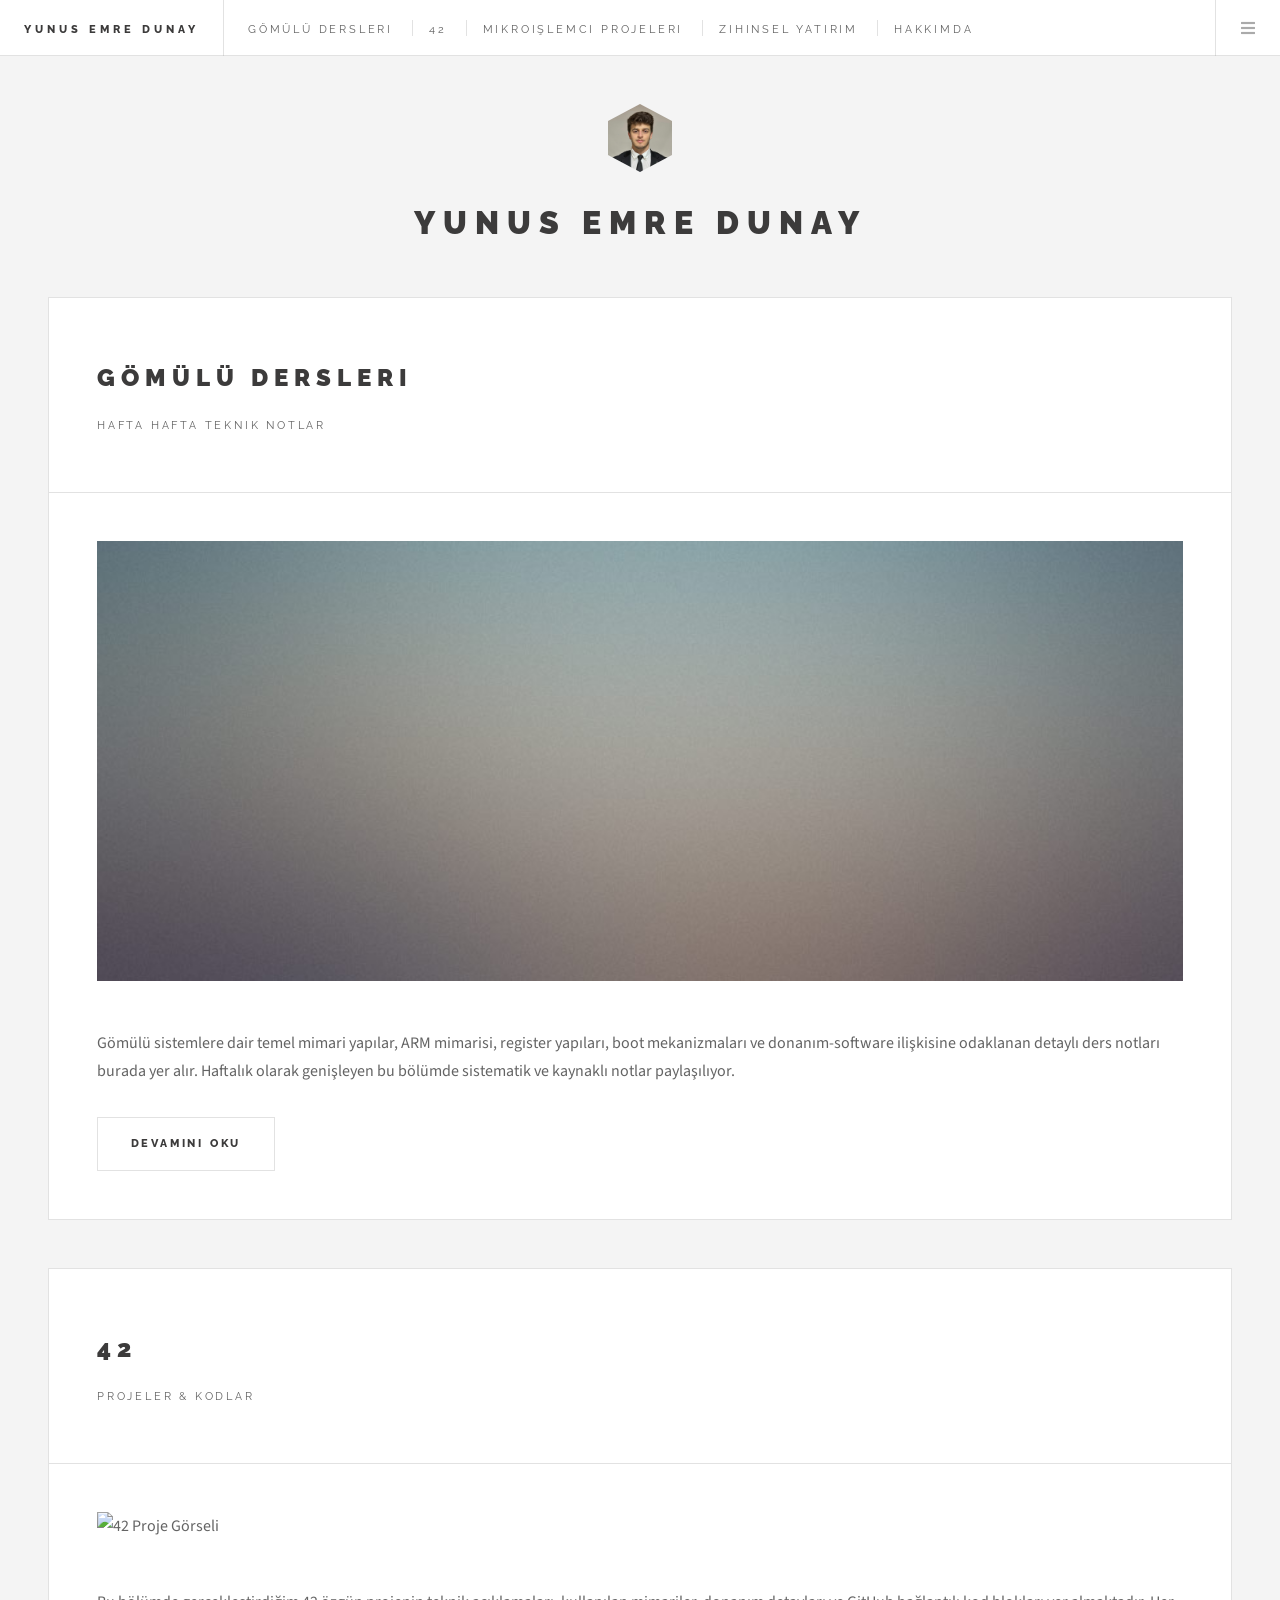
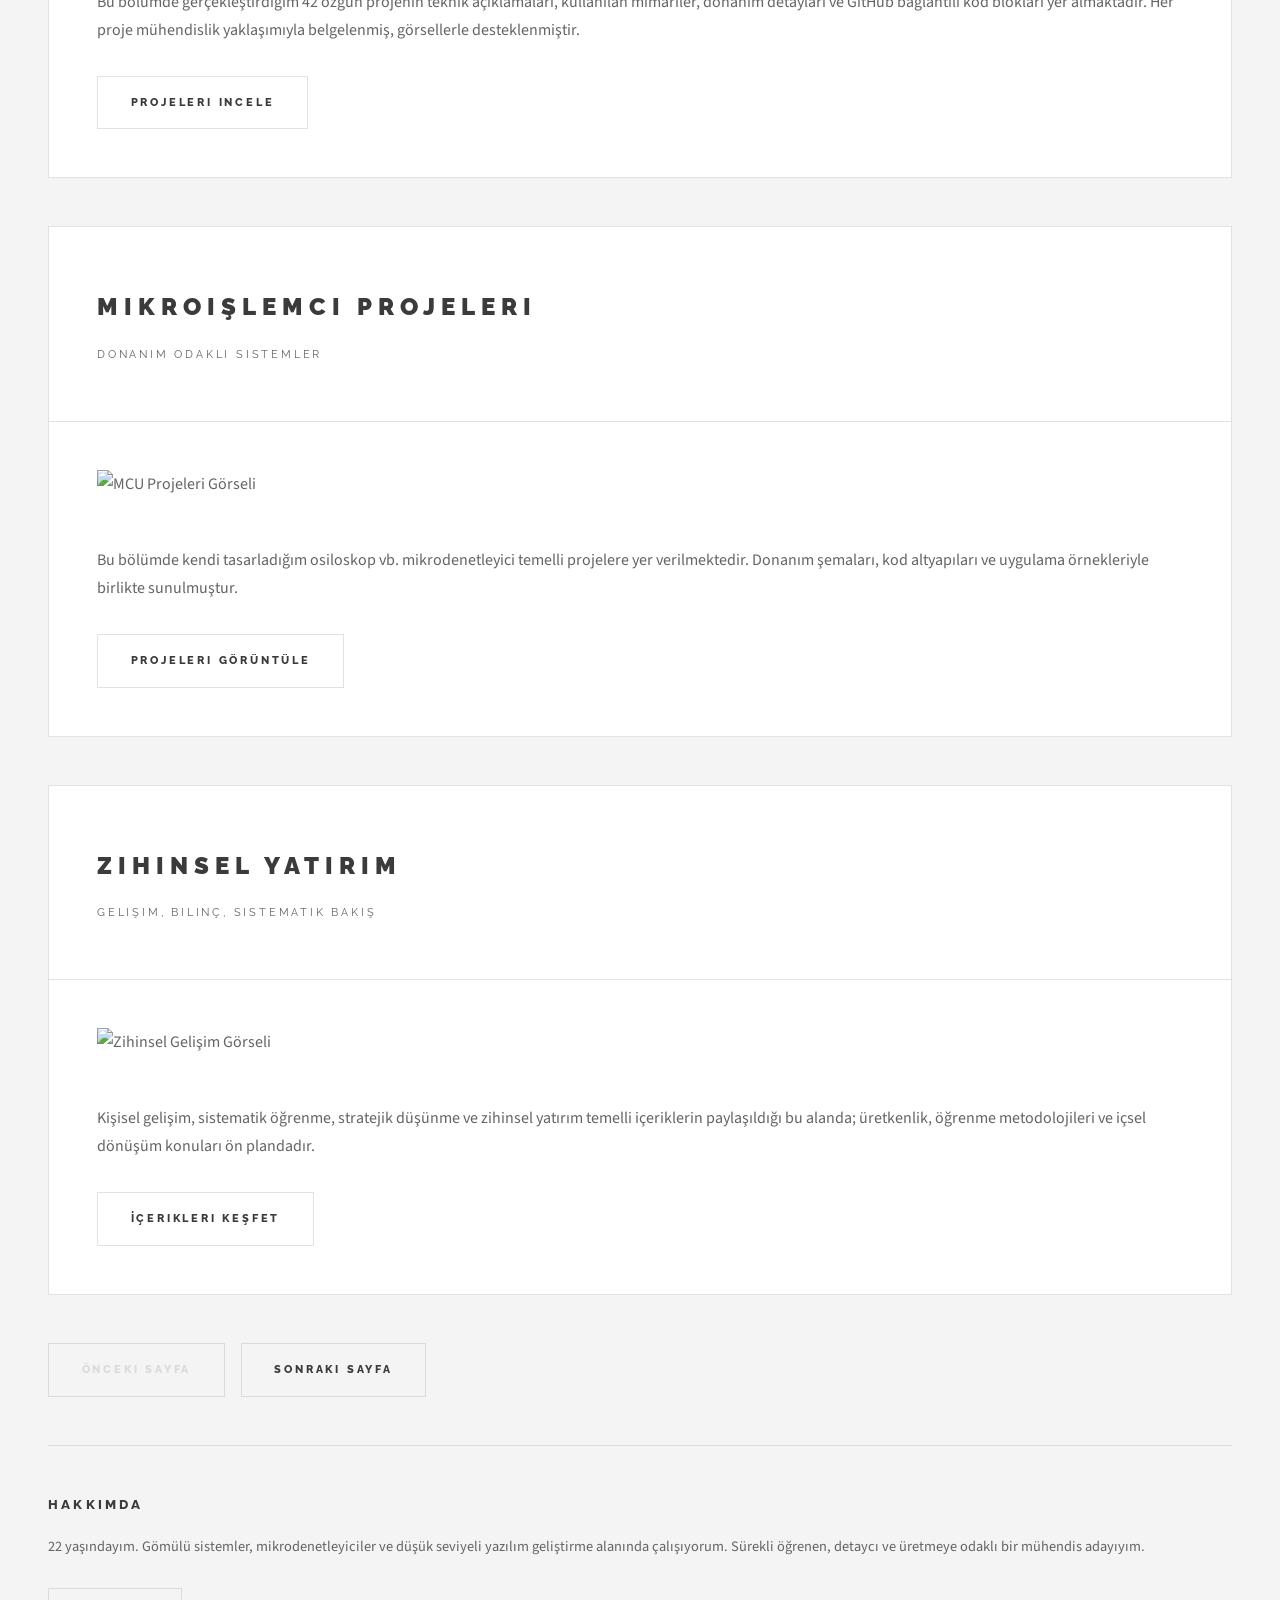
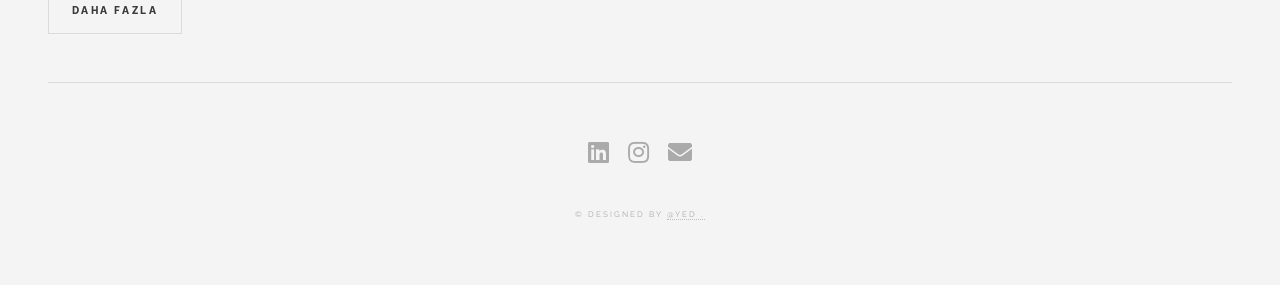
==== commit 01661d3c: "Update index.html" ====
--- a/index.html
+++ b/index.html
@@ -12,16 +12,15 @@
 
 	<!-- Wrapper -->
 	<div id="wrapper">
-
 		<!-- Header -->
 		<header id="header">
 			<h1><a href="index.html">Yunus Emre DUNAY</a></h1>
 			<nav class="links">
 				<ul>
-					<li><a href="embedded_main.html">Gömülü Dersleri</a></li>
-					<li><a href="#">42</a></li>
-					<li><a href="#">Mikroişlemci Projeleri</a></li>
-					<li><a href="#">Zihinsel Yatırım</a></li>
+					<li><a href="embedded.html">Gömülü Dersleri</a></li>
+					<li><a href="forty_two.html">42</a></li>
+					<li><a href="mcu.html">Mikroişlemci Projeleri</a></li>
+					<li><a href="mind.html">Zihinsel Yatırım</a></li>
 					<li><a href="about.html">Hakkımda</a></li>
 				</ul>
 			</nav>
@@ -32,7 +31,6 @@
 					</li>
 				</ul>
 			</nav>
-
 		</header>
 
 		<!-- Menu -->
@@ -41,25 +39,25 @@
 			<section>
 				<ul class="links">
 					<li>
-						<a href="embedded_main.html">
+						<a href="embedded.html">
 							<h3>Gömülü Dersleri</h3>
 							<p>Hafta hafta yüklediğim teorik ve pratik notlar</p>
 						</a>
 					</li>
 					<li>
-						<a href="#">
+						<a href="forty_two.html">
 							<h3>42</h3>
 							<p>[C / C++ / Sanal Makineler / Soketler / Docker ve daha fazlası...]</p>
 						</a>
 					</li>
 					<li>
-						<a href="#">
+						<a href="mcu.html">
 							<h3>Mikroişlemci Projeleri</h3>
 							<p>STM32 ve Tiva Stellaris ile tasarladığım projeler</p>
 						</a>
 					</li>
 					<li>
-						<a href="#">
+						<a href="mind.html">
 							<h3>Zihinsel Yatırım</h3>
 							<p>Podcast, kitap ve bireysel gelişim odaklı bilimsel paylaşımlar</p>
 						</a>
@@ -80,18 +78,77 @@
 			<article class="post">
 				<header>
 					<div class="title">
-						<h2><a href="single.html">Gömülü Ders 1</a></h2>
-						<p>Hafta 1</p>
-					</div>
-					<div class="meta">
-						<time class="published" datetime="2025-04-20">20 Nisan 2025</time>
-					</div>
-				</header>
-				<a href="EMB/main.html" class="image featured"><img src="images/pic01.jpg" alt="" /></a>
-				<p>Kısaca notlara giriş</p>
-				<footer>
-					<ul class="actions">
-						<li><a href="single.html" class="button large">Devamını oku</a></li>
+						<h2><a href="embedded.html">Gömülü Dersleri</a></h2>
+						<p>Hafta hafta teknik notlar</p>
+					</div>
+				</header>
+				<a href="embedded.html" class="image featured"><img src="images/pic01.jpg"
+						alt="Gömülü Dersleri Görseli" /></a>
+				<p>Gömülü sistemlere dair temel mimari yapılar, ARM mimarisi, register yapıları, boot mekanizmaları ve
+					donanım-software ilişkisine odaklanan detaylı ders notları burada yer alır. Haftalık olarak
+					genişleyen bu bölümde sistematik ve kaynaklı notlar paylaşılıyor.</p>
+				<footer>
+					<ul class="actions">
+						<li><a href="embedded.html" class="button large">Devamını oku</a></li>
+					</ul>
+				</footer>
+			</article>
+
+			<!-- Post -->
+			<article class="post">
+				<header>
+					<div class="title">
+						<h2><a href="forty_two.html">42</a></h2>
+						<p>Projeler & Kodlar</p>
+					</div>
+				</header>
+				<a href="forty_two.html" class="image featured"><img src="images/pic02.jpg"
+						alt="42 Proje Görseli" /></a>
+				<p>Bu bölümde gerçekleştirdiğim 42 özgün projenin teknik açıklamaları, kullanılan mimariler, donanım
+					detayları ve GitHub bağlantılı kod blokları yer almaktadır. Her proje mühendislik yaklaşımıyla
+					belgelenmiş, görsellerle desteklenmiştir.</p>
+				<footer>
+					<ul class="actions">
+						<li><a href="forty_two.html" class="button large">Projeleri incele</a></li>
+					</ul>
+				</footer>
+			</article>
+
+			<!-- Post -->
+			<article class="post">
+				<header>
+					<div class="title">
+						<h2><a href="mcu.html">Mikroişlemci Projeleri</a></h2>
+						<p>Donanım odaklı sistemler</p>
+					</div>
+				</header>
+				<a href="mcu.html" class="image featured"><img src="images/pic03.jpg" alt="MCU Projeleri Görseli" /></a>
+				<p>Bu bölümde kendi tasarladığım osiloskop vb.
+					mikrodenetleyici temelli projelere yer verilmektedir. Donanım şemaları, kod altyapıları ve uygulama
+					örnekleriyle birlikte sunulmuştur.</p>
+				<footer>
+					<ul class="actions">
+						<li><a href="mcu.html" class="button large">Projeleri görüntüle</a></li>
+					</ul>
+				</footer>
+			</article>
+
+			<!-- Post -->
+			<article class="post">
+				<header>
+					<div class="title">
+						<h2><a href="mind.html">Zihinsel Yatırım</a></h2>
+						<p>Gelişim, Bilinç, Sistematik Bakış</p>
+					</div>
+				</header>
+				<a href="mind.html" class="image featured"><img src="images/pic04.jpg"
+						alt="Zihinsel Gelişim Görseli" /></a>
+				<p>Kişisel gelişim, sistematik öğrenme, stratejik düşünme ve zihinsel yatırım temelli içeriklerin
+					paylaşıldığı bu alanda; üretkenlik, öğrenme metodolojileri ve içsel dönüşüm konuları ön plandadır.
+				</p>
+				<footer>
+					<ul class="actions">
+						<li><a href="mind.html" class="button large">İçerikleri keşfet</a></li>
 					</ul>
 				</footer>
 			</article>
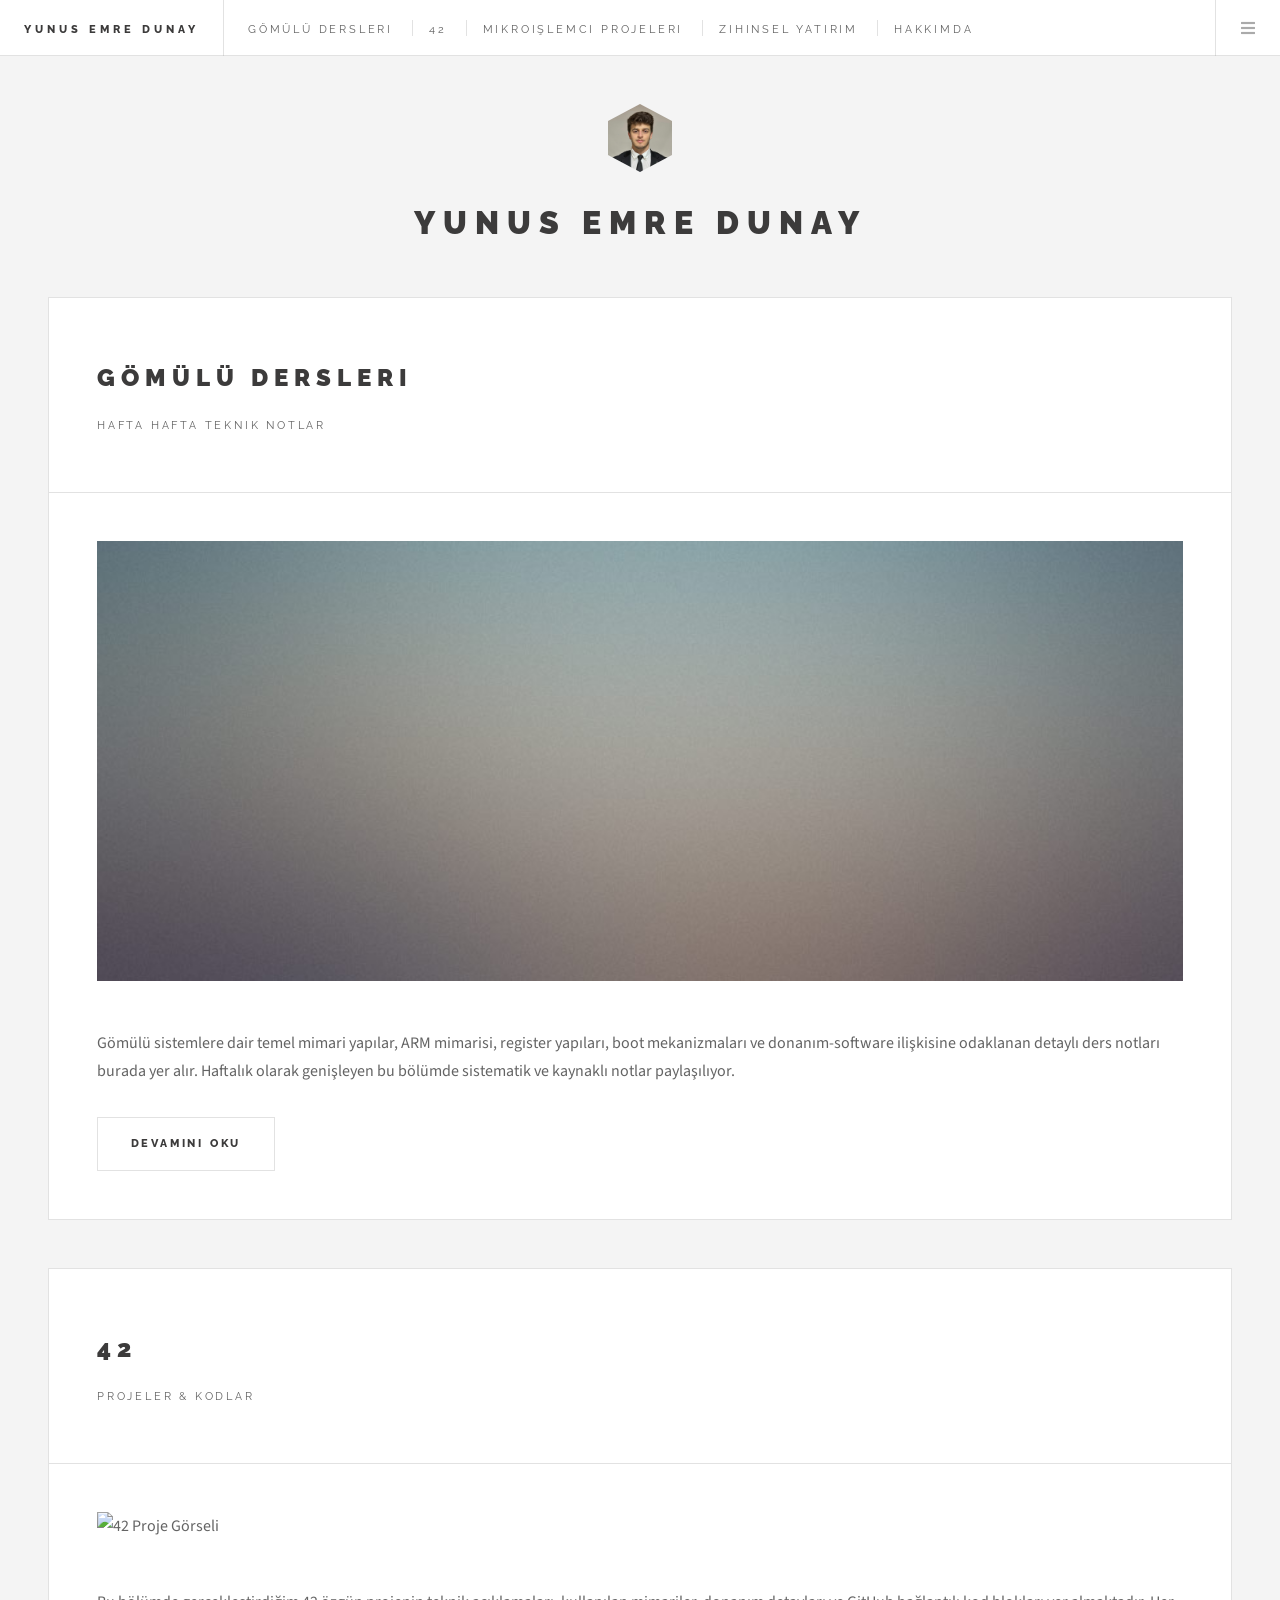
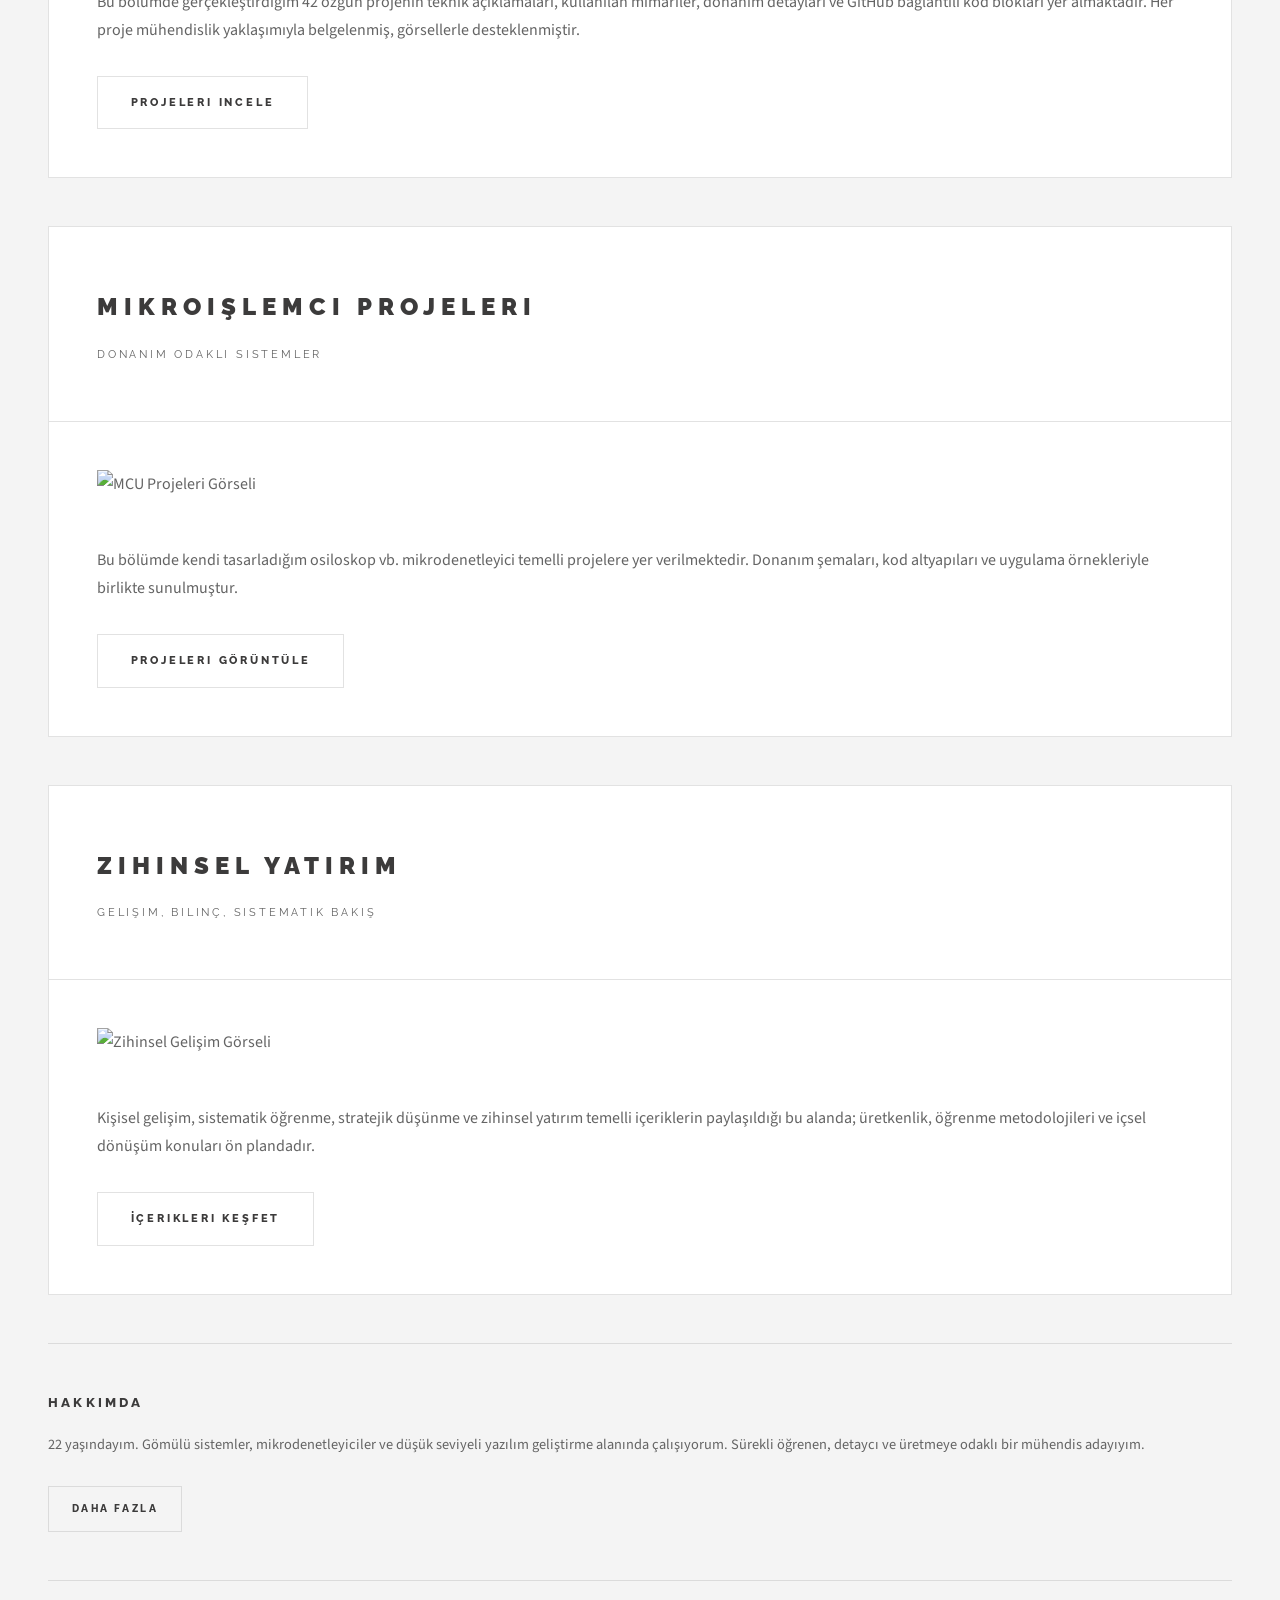
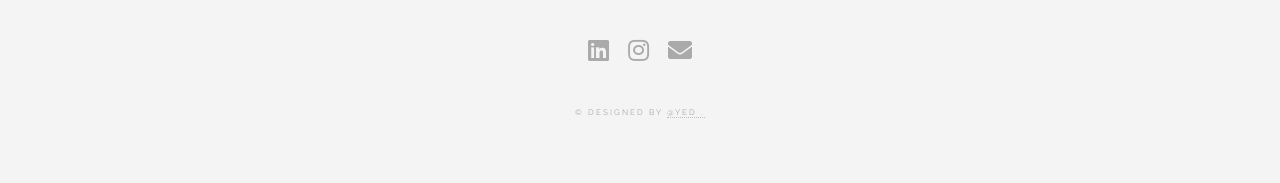
==== commit 8cb943fd: "Update index.html" ====
--- a/index.html
+++ b/index.html
@@ -152,13 +152,6 @@
 					</ul>
 				</footer>
 			</article>
-
-			<!-- Pagination -->
-			<ul class="actions pagination">
-				<li><a href="" class="disabled button large previous">Önceki Sayfa</a></li>
-				<li><a href="#" class="button large next">Sonraki Sayfa</a></li>
-			</ul>
-
 		</div>
 
 		<!-- Sidebar -->
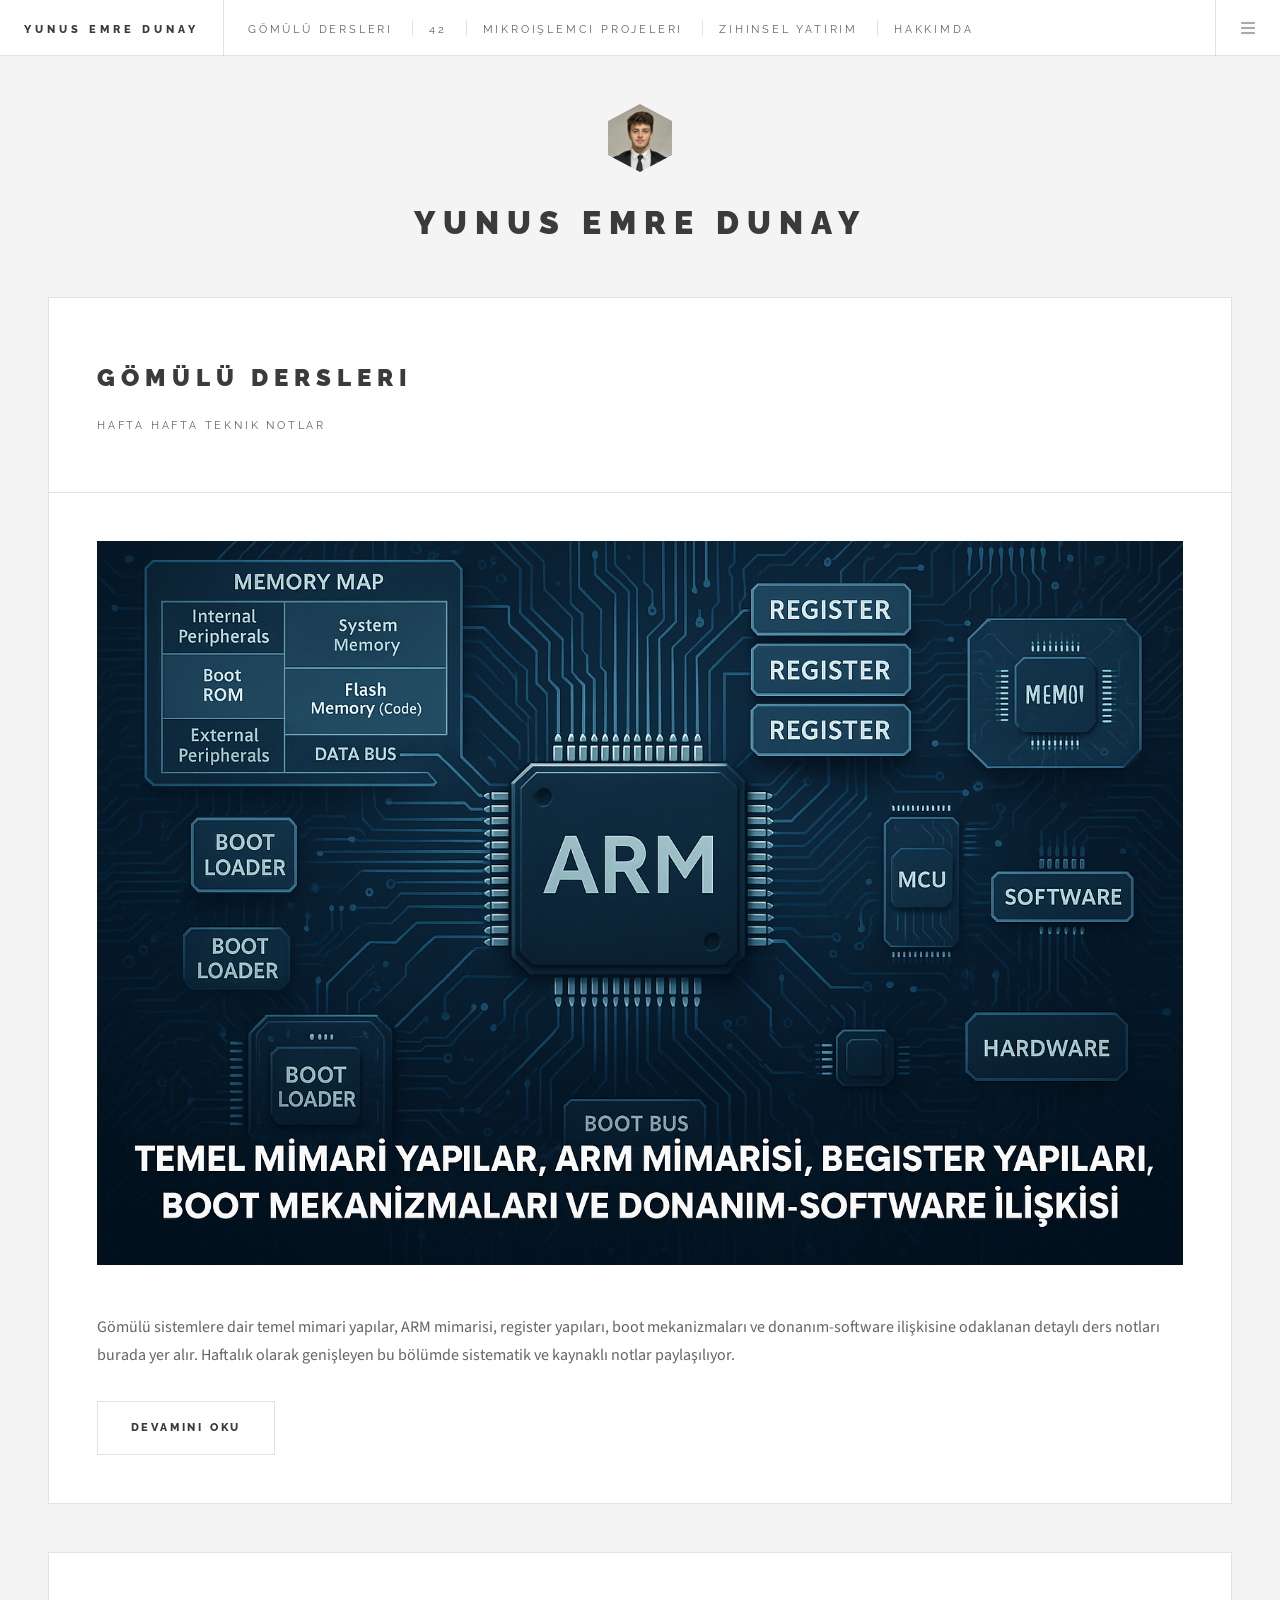
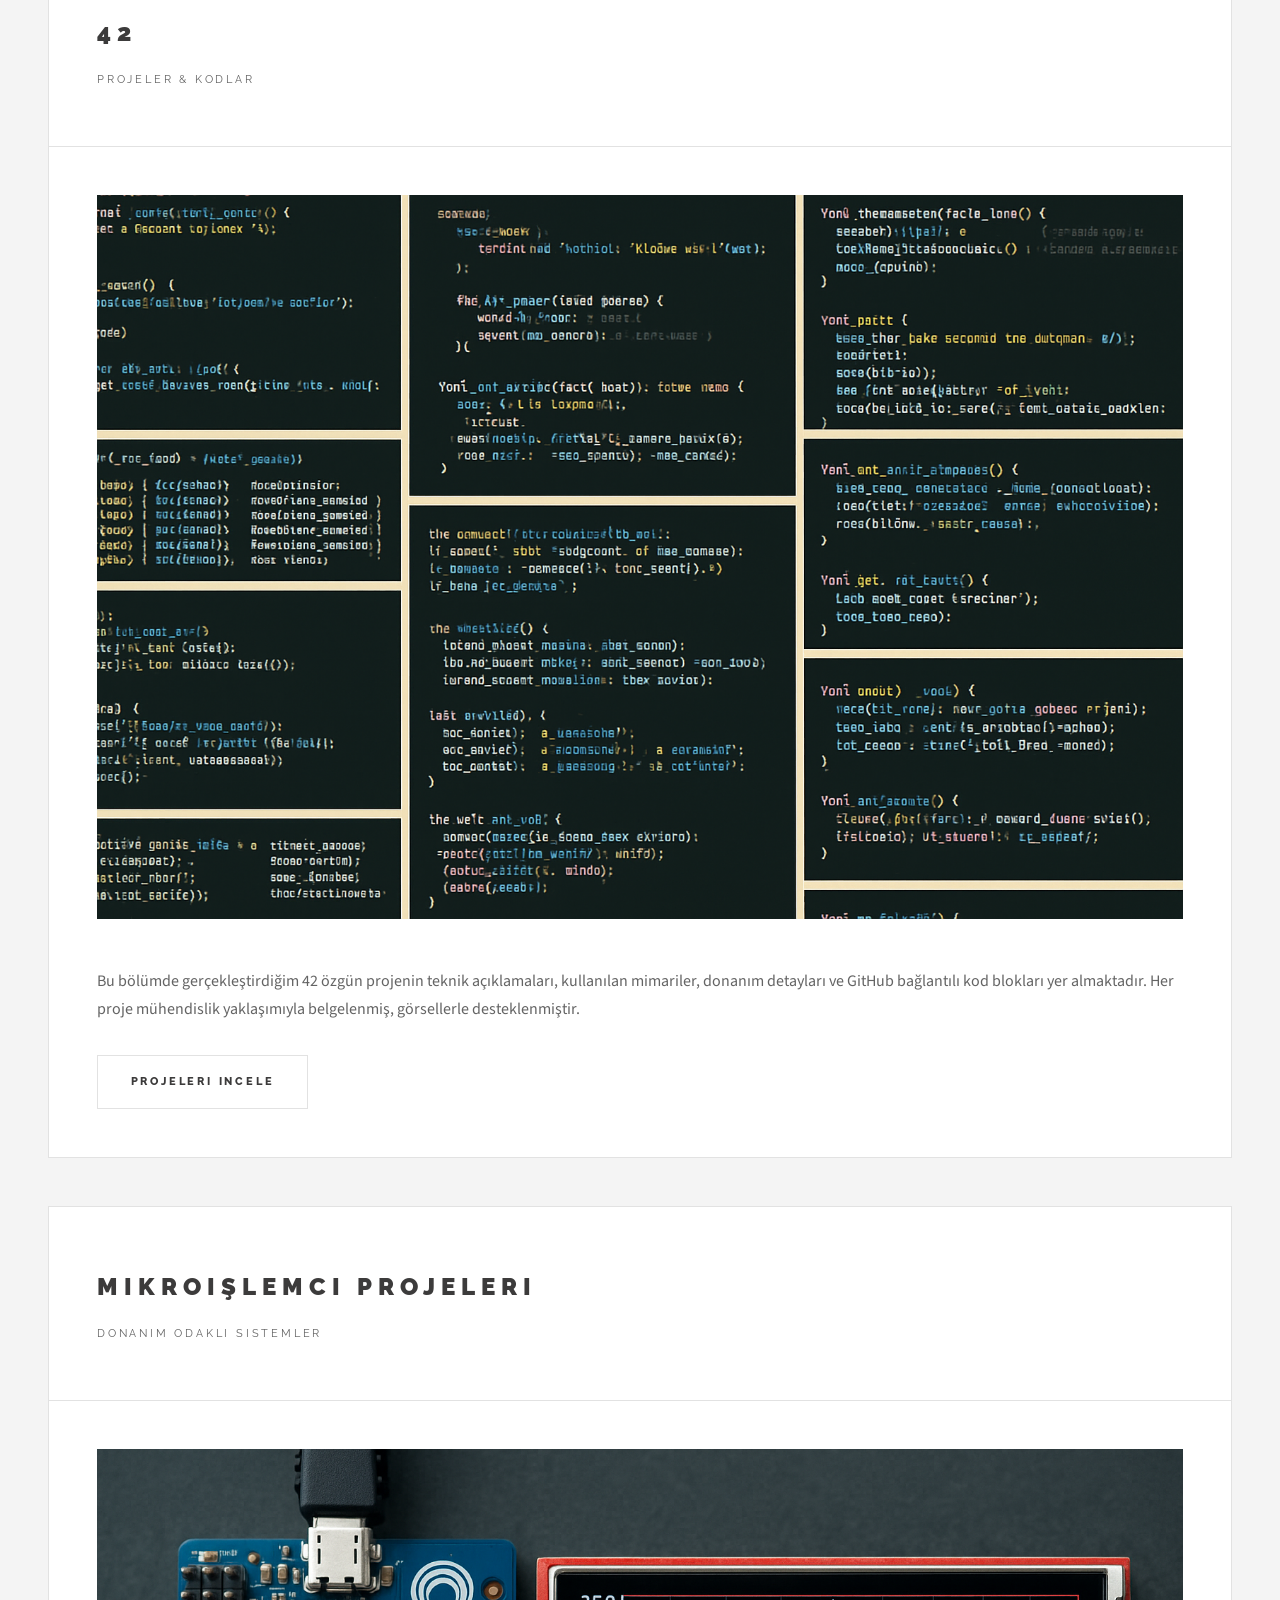
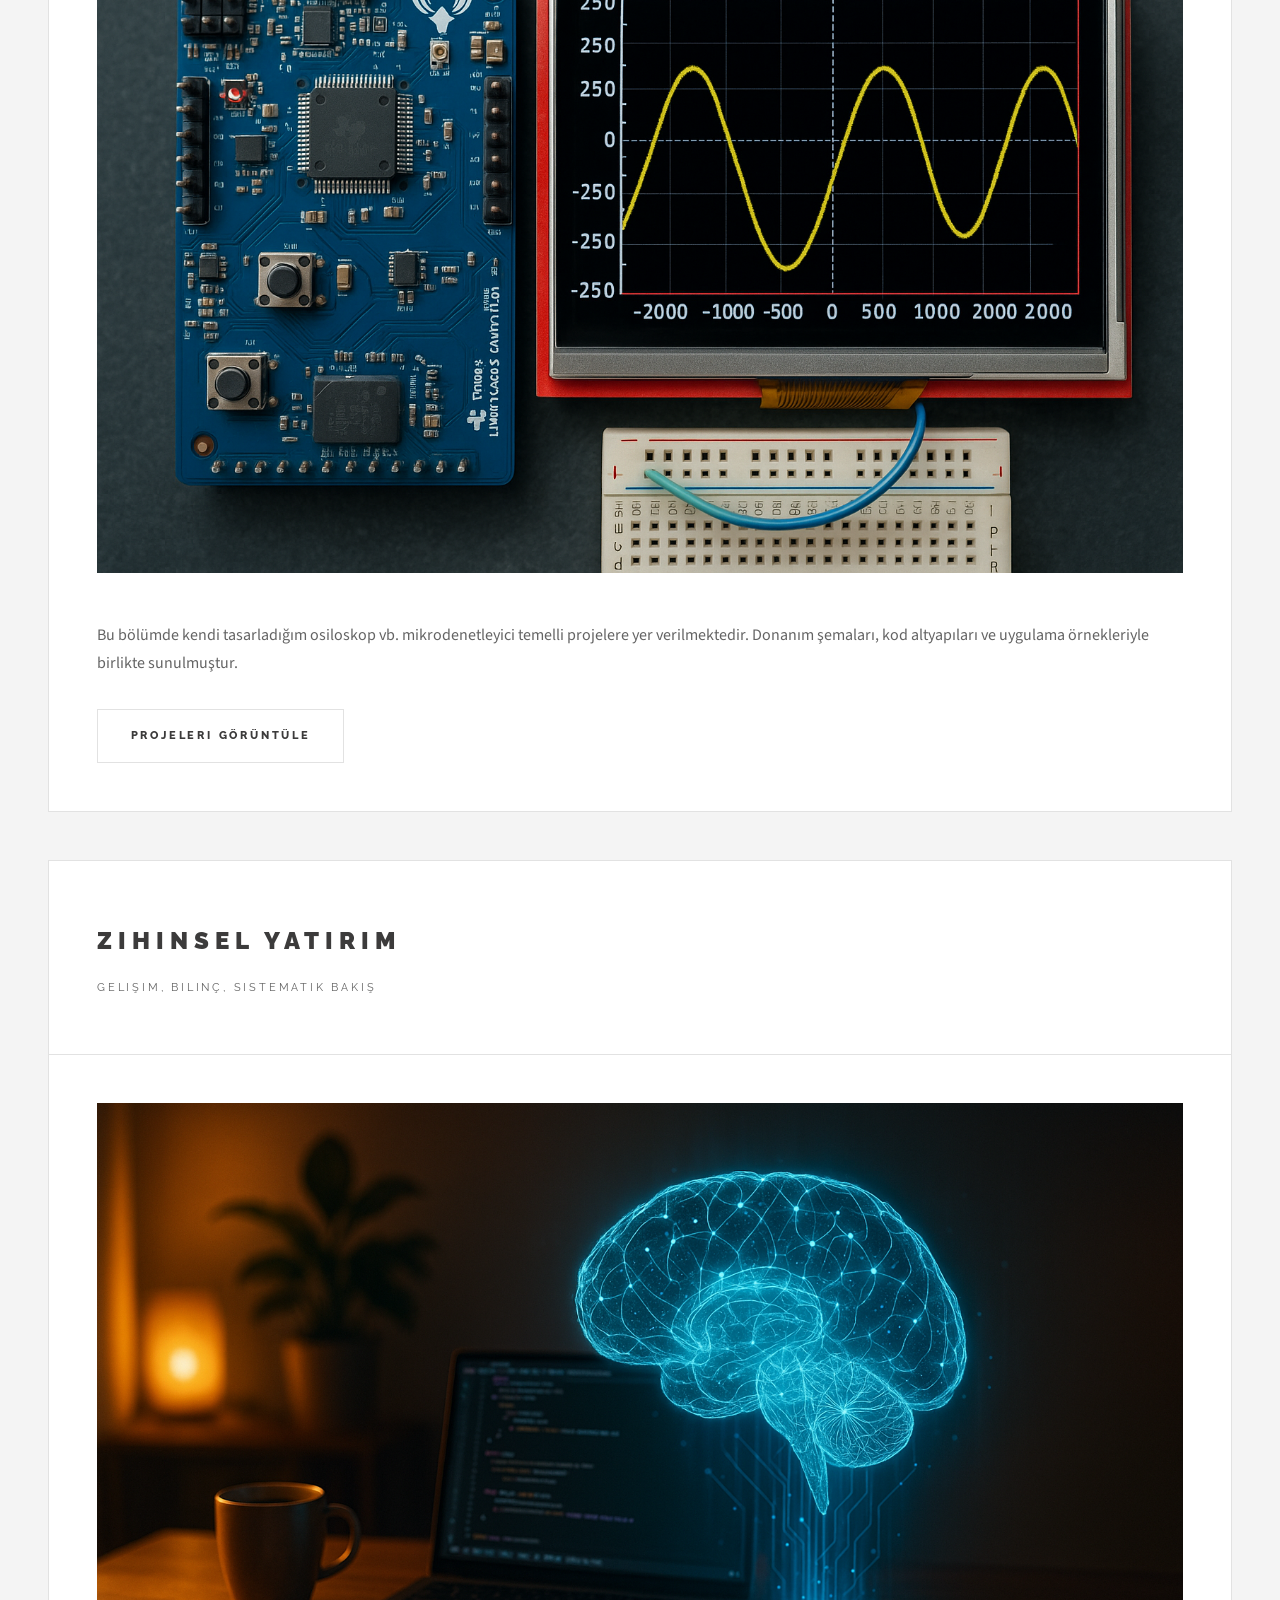
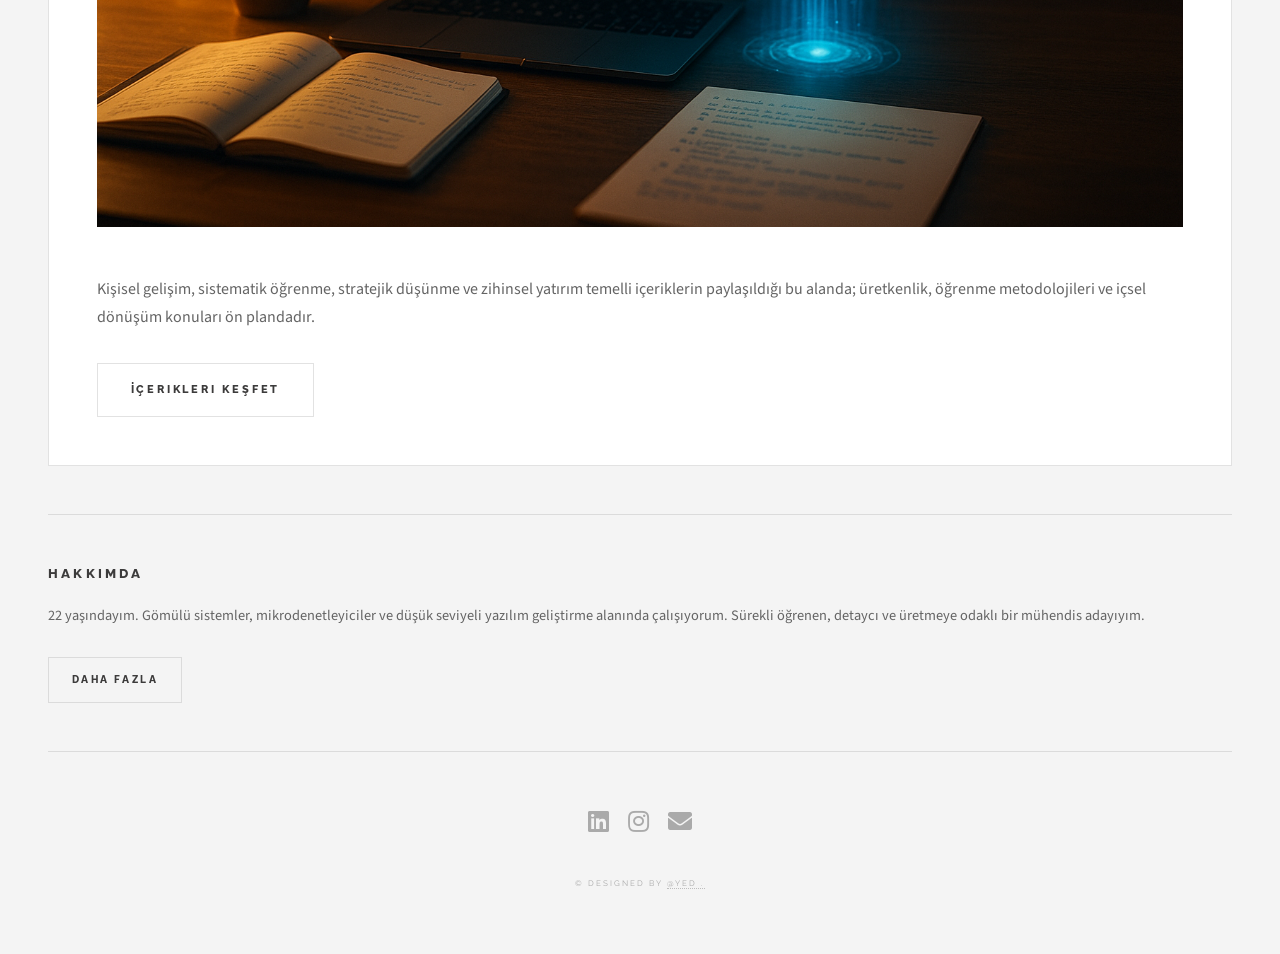
==== commit 99b99829: "a" ====
--- a/index.html
+++ b/index.html
@@ -82,7 +82,7 @@
 						<p>Hafta hafta teknik notlar</p>
 					</div>
 				</header>
-				<a href="embedded.html" class="image featured"><img src="images/pic01.jpg"
+				<a href="embedded.html" class="image featured"><img src="images/mainembed.png"
 						alt="Gömülü Dersleri Görseli" /></a>
 				<p>Gömülü sistemlere dair temel mimari yapılar, ARM mimarisi, register yapıları, boot mekanizmaları ve
 					donanım-software ilişkisine odaklanan detaylı ders notları burada yer alır. Haftalık olarak
@@ -102,7 +102,7 @@
 						<p>Projeler & Kodlar</p>
 					</div>
 				</header>
-				<a href="forty_two.html" class="image featured"><img src="images/pic02.jpg"
+				<a href="forty_two.html" class="image featured"><img src="images/pic02.png"
 						alt="42 Proje Görseli" /></a>
 				<p>Bu bölümde gerçekleştirdiğim 42 özgün projenin teknik açıklamaları, kullanılan mimariler, donanım
 					detayları ve GitHub bağlantılı kod blokları yer almaktadır. Her proje mühendislik yaklaşımıyla
@@ -122,7 +122,7 @@
 						<p>Donanım odaklı sistemler</p>
 					</div>
 				</header>
-				<a href="mcu.html" class="image featured"><img src="images/pic03.jpg" alt="MCU Projeleri Görseli" /></a>
+				<a href="mcu.html" class="image featured"><img src="images/pic03.png" alt="MCU Projeleri Görseli" /></a>
 				<p>Bu bölümde kendi tasarladığım osiloskop vb.
 					mikrodenetleyici temelli projelere yer verilmektedir. Donanım şemaları, kod altyapıları ve uygulama
 					örnekleriyle birlikte sunulmuştur.</p>
@@ -141,7 +141,7 @@
 						<p>Gelişim, Bilinç, Sistematik Bakış</p>
 					</div>
 				</header>
-				<a href="mind.html" class="image featured"><img src="images/pic04.jpg"
+				<a href="mind.html" class="image featured"><img src="images/pic04.png"
 						alt="Zihinsel Gelişim Görseli" /></a>
 				<p>Kişisel gelişim, sistematik öğrenme, stratejik düşünme ve zihinsel yatırım temelli içeriklerin
 					paylaşıldığı bu alanda; üretkenlik, öğrenme metodolojileri ve içsel dönüşüm konuları ön plandadır.
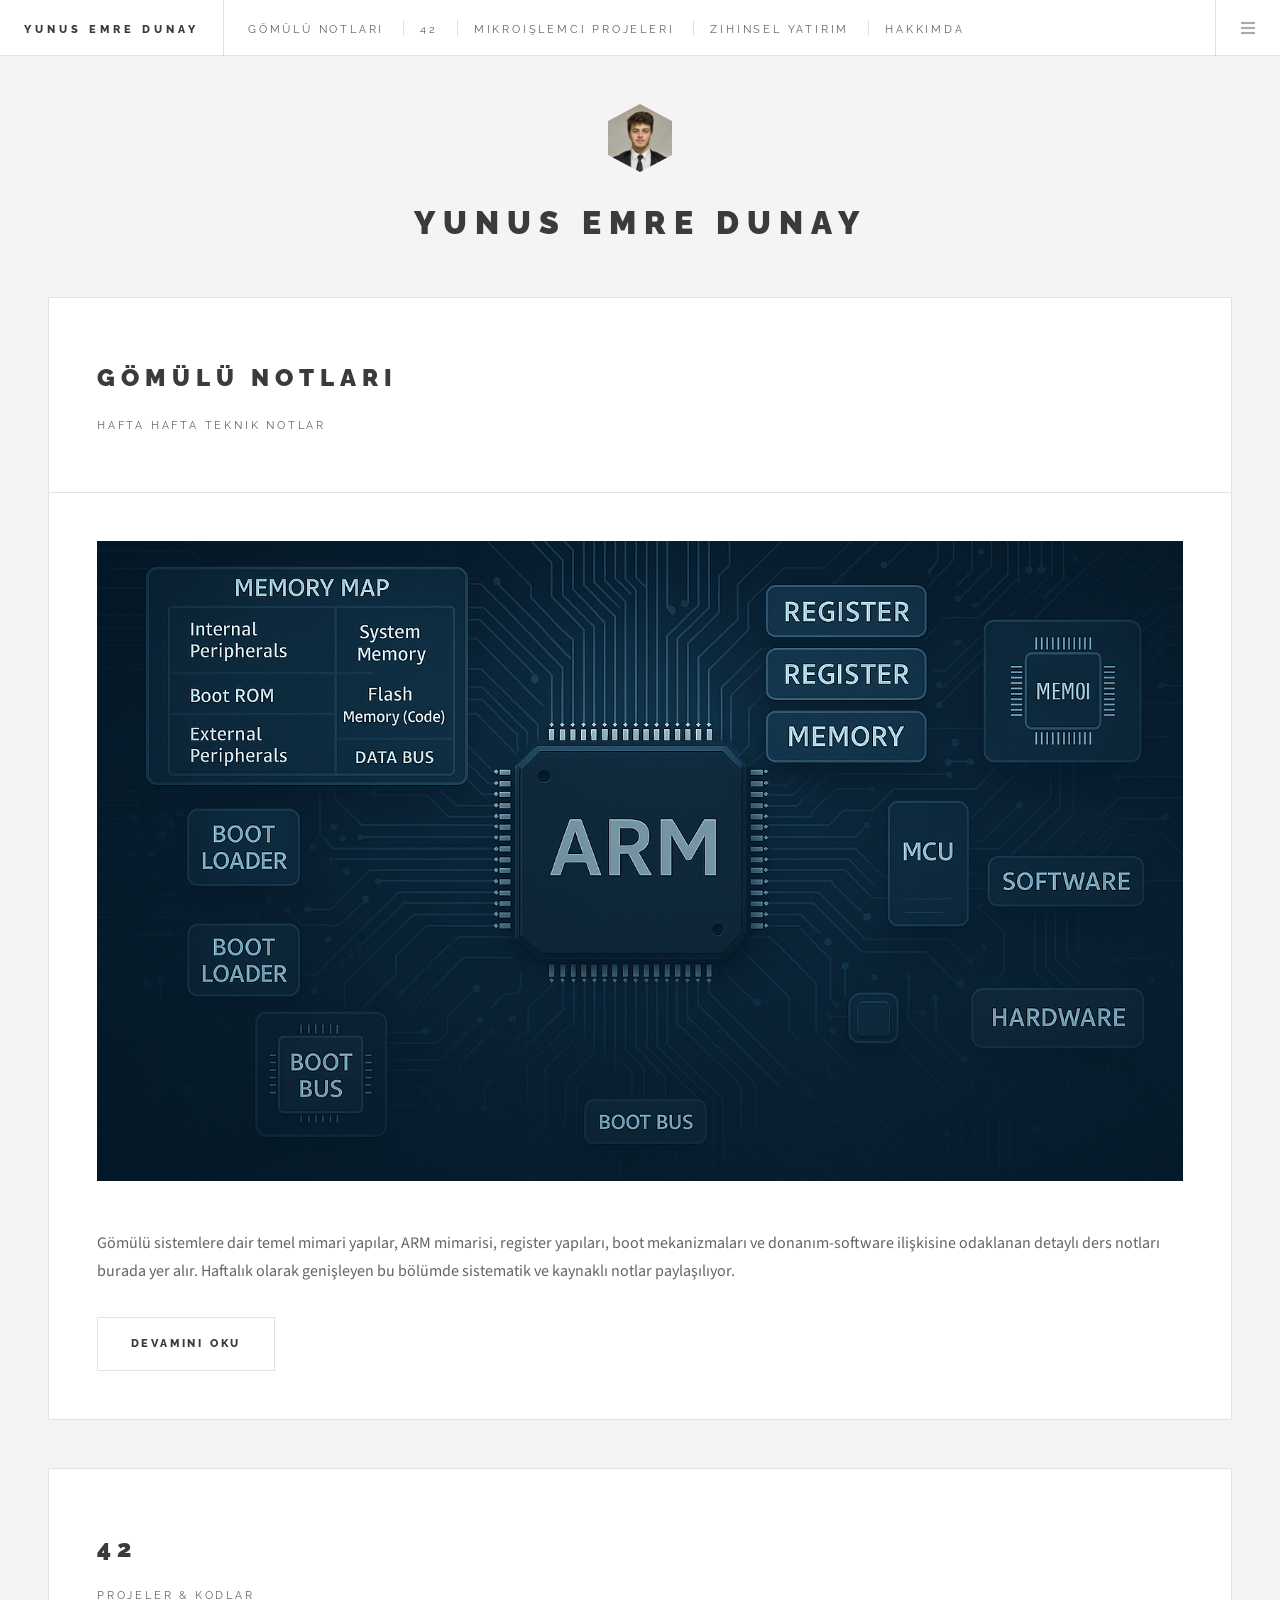
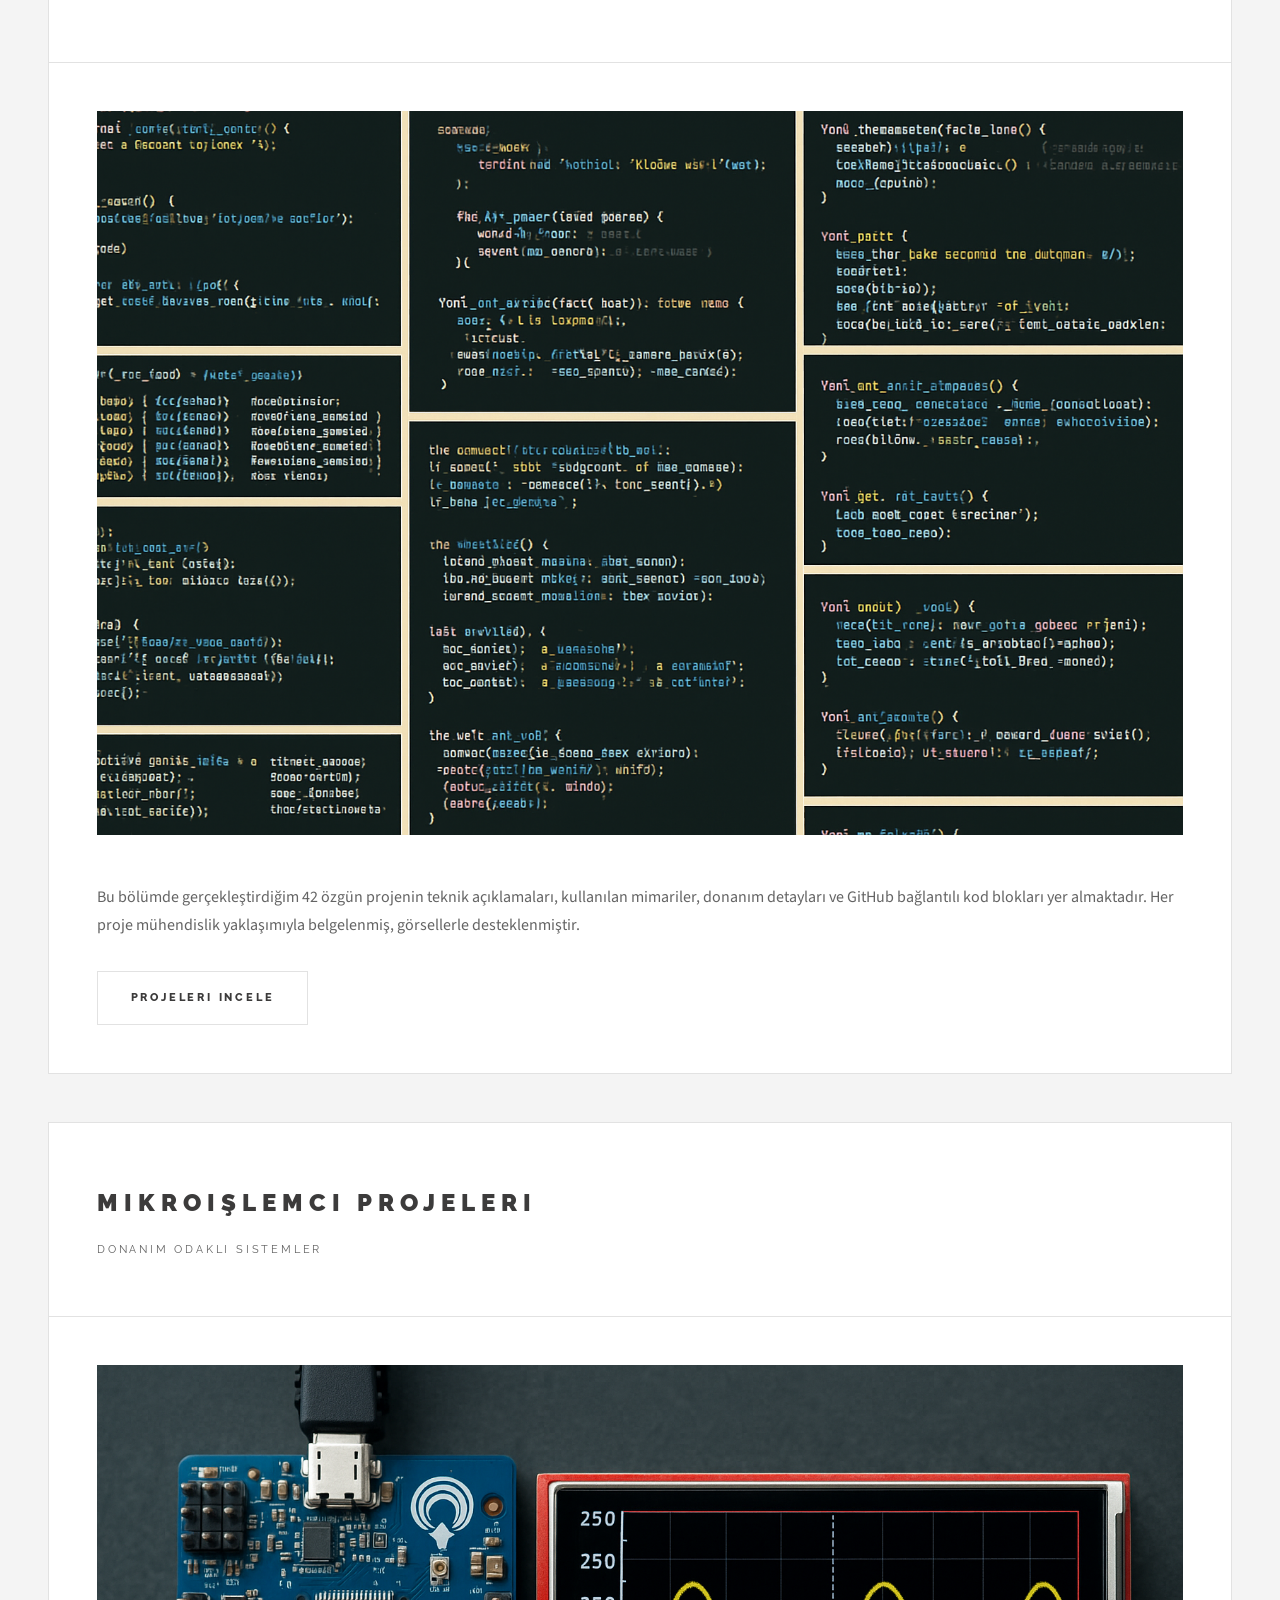
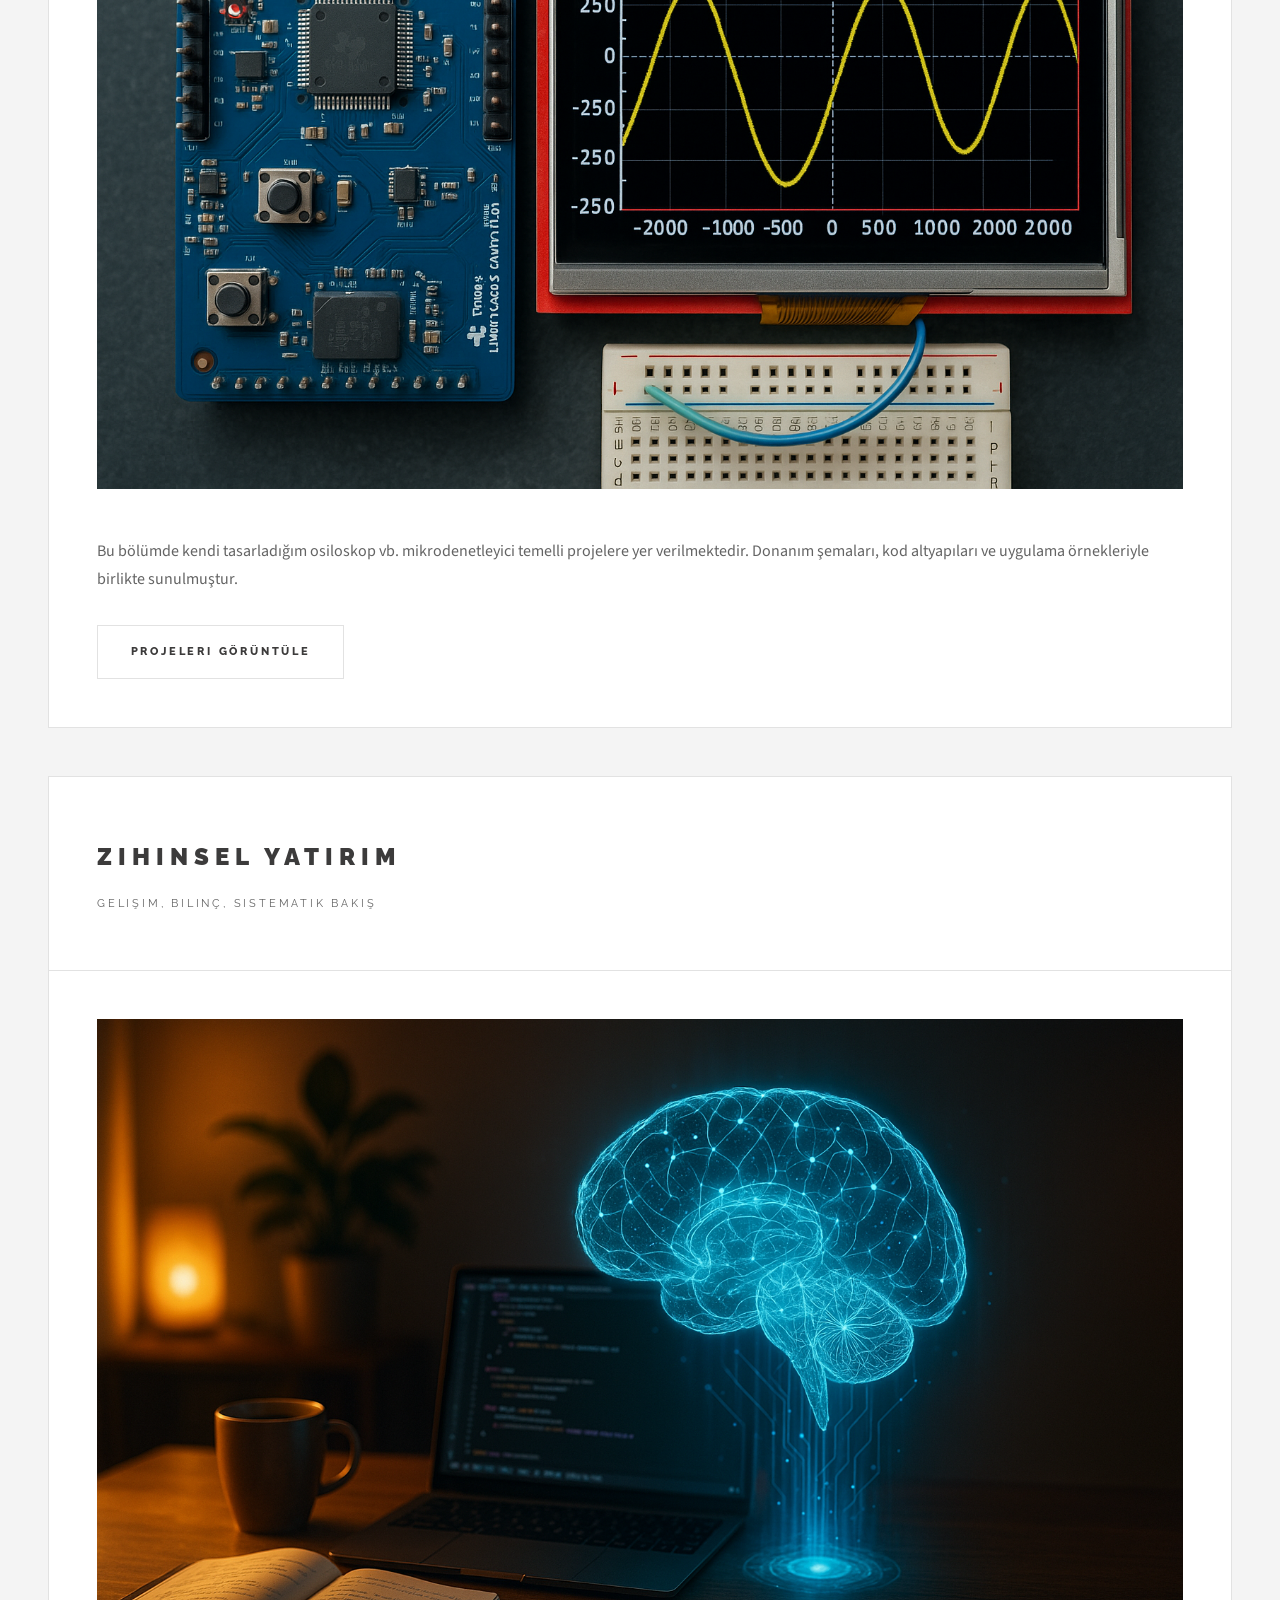
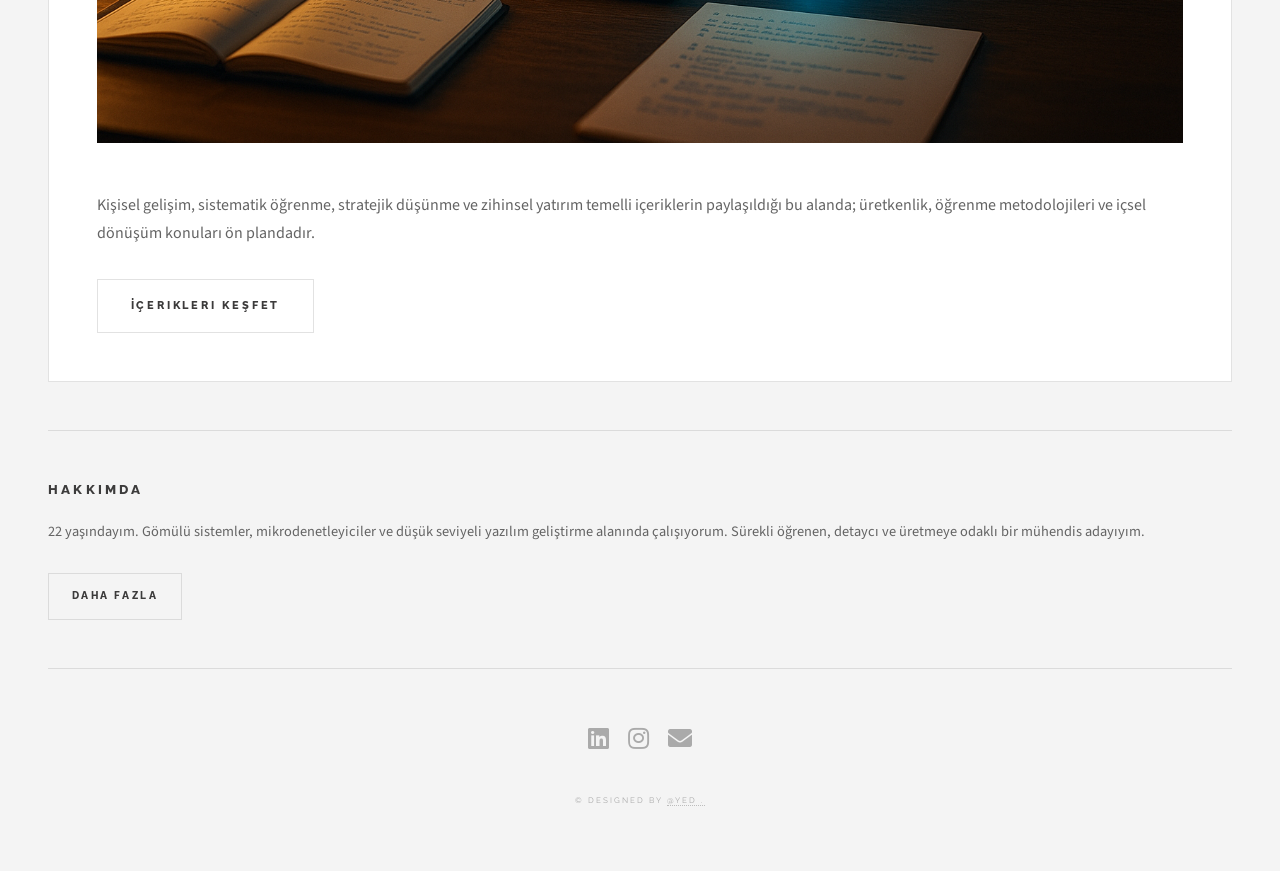
==== commit 797fdecc: "a" ====
--- a/index.html
+++ b/index.html
@@ -17,7 +17,7 @@
 			<h1><a href="index.html">Yunus Emre DUNAY</a></h1>
 			<nav class="links">
 				<ul>
-					<li><a href="embedded.html">Gömülü Dersleri</a></li>
+					<li><a href="embedded.html">Gömülü Notları</a></li>
 					<li><a href="forty_two.html">42</a></li>
 					<li><a href="mcu.html">Mikroişlemci Projeleri</a></li>
 					<li><a href="mind.html">Zihinsel Yatırım</a></li>
@@ -40,7 +40,7 @@
 				<ul class="links">
 					<li>
 						<a href="embedded.html">
-							<h3>Gömülü Dersleri</h3>
+							<h3>Gömülü Notları</h3>
 							<p>Hafta hafta yüklediğim teorik ve pratik notlar</p>
 						</a>
 					</li>
@@ -78,12 +78,12 @@
 			<article class="post">
 				<header>
 					<div class="title">
-						<h2><a href="embedded.html">Gömülü Dersleri</a></h2>
+						<h2><a href="embedded.html">Gömülü Notları</a></h2>
 						<p>Hafta hafta teknik notlar</p>
 					</div>
 				</header>
 				<a href="embedded.html" class="image featured"><img src="images/mainembed.png"
-						alt="Gömülü Dersleri Görseli" /></a>
+						alt="Gömülü Notları Görseli" /></a>
 				<p>Gömülü sistemlere dair temel mimari yapılar, ARM mimarisi, register yapıları, boot mekanizmaları ve
 					donanım-software ilişkisine odaklanan detaylı ders notları burada yer alır. Haftalık olarak
 					genişleyen bu bölümde sistematik ve kaynaklı notlar paylaşılıyor.</p>
@@ -182,7 +182,7 @@
 							target="_blank" style="font-size: 24px;"><span class="label">LinkedIn</span></a></li>
 					<li><a href="https://www.instagram.com/yunusemredunay/" class="icon brands fa-instagram"
 							target="_blank" style="font-size: 24px;"><span class="label">Instagram</span></a></li>
-					<li><a href="mailto:yedun4y@gmail.com" class="icon solid fa-envelope" style="font-size: 24px;"><span
+					<li><a href="mailto:yunus.emre.dunay@gmail.com" class="icon solid fa-envelope" style="font-size: 24px;"><span
 								class="label">Email</span></a></li>
 				</ul>
 				<p class="copyright" style="text-align: center;">&copy; designed by <a href="about.html">@YED .</a></p>
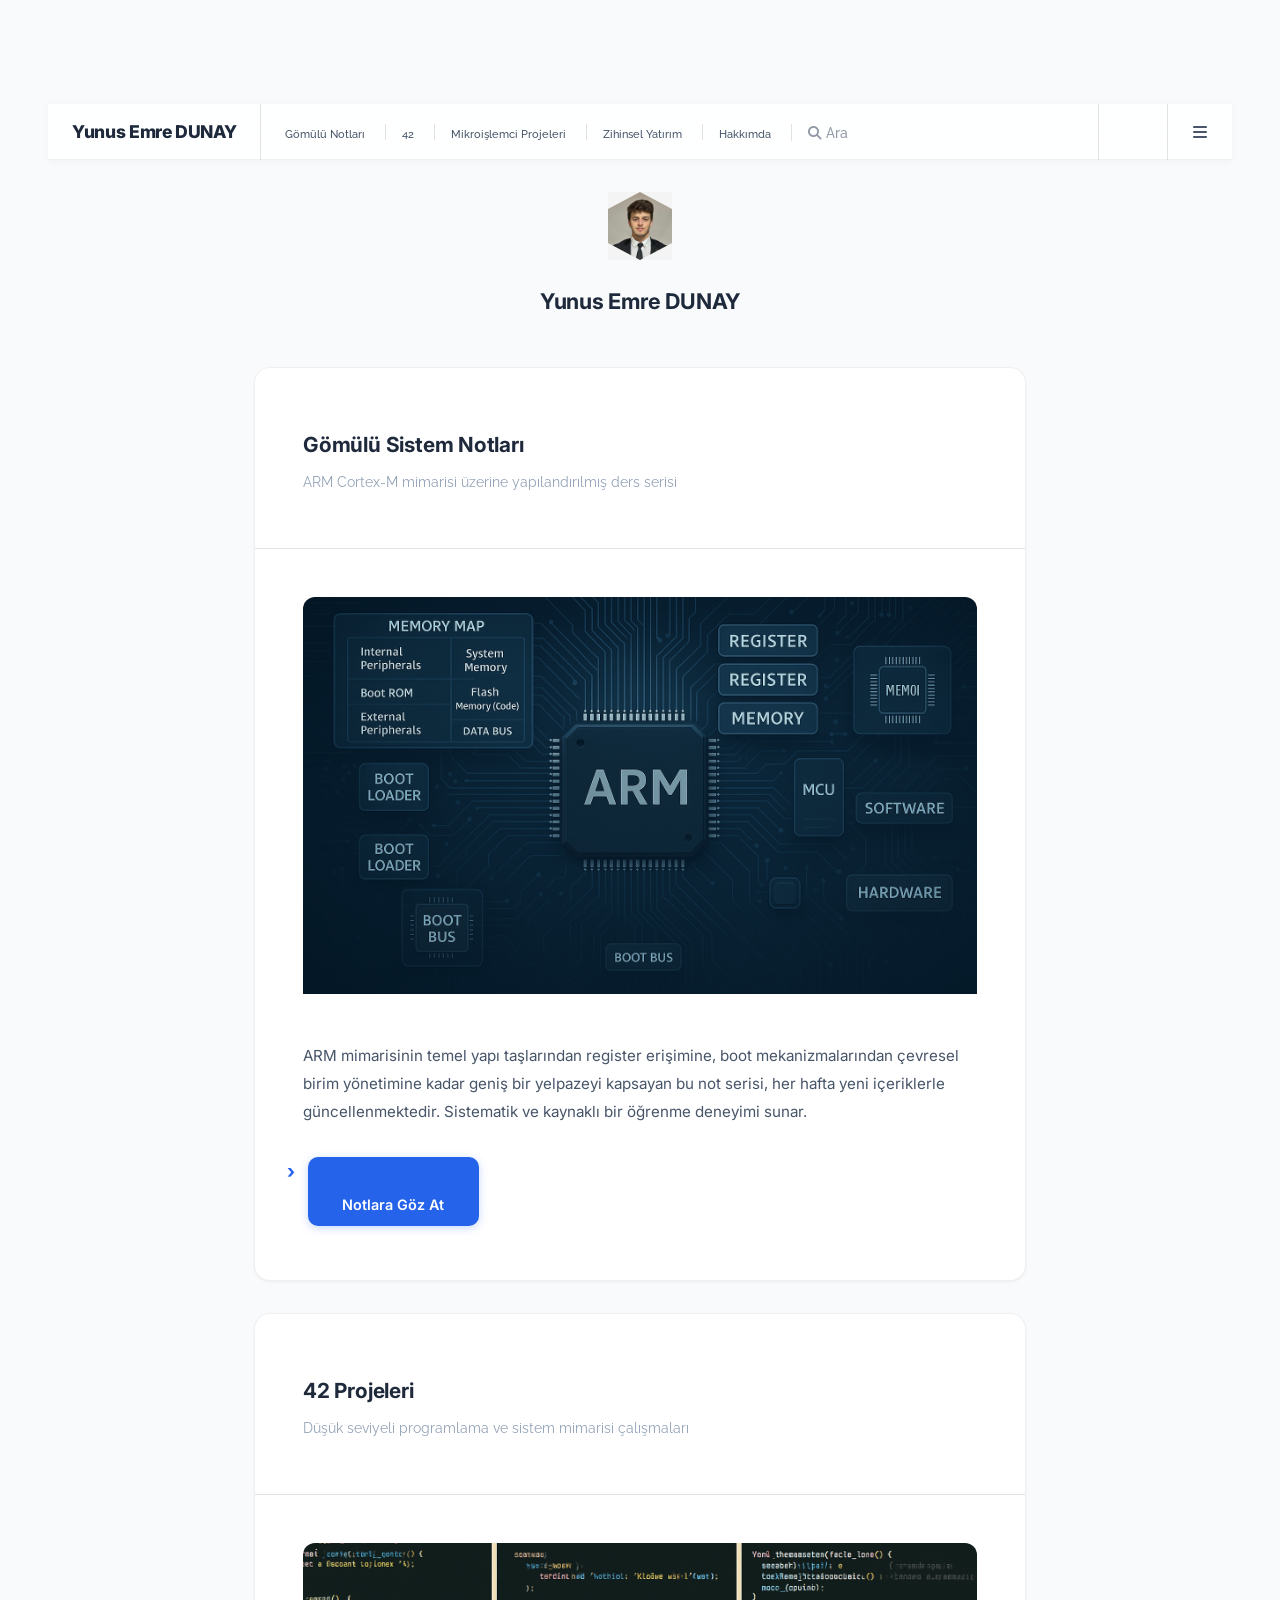
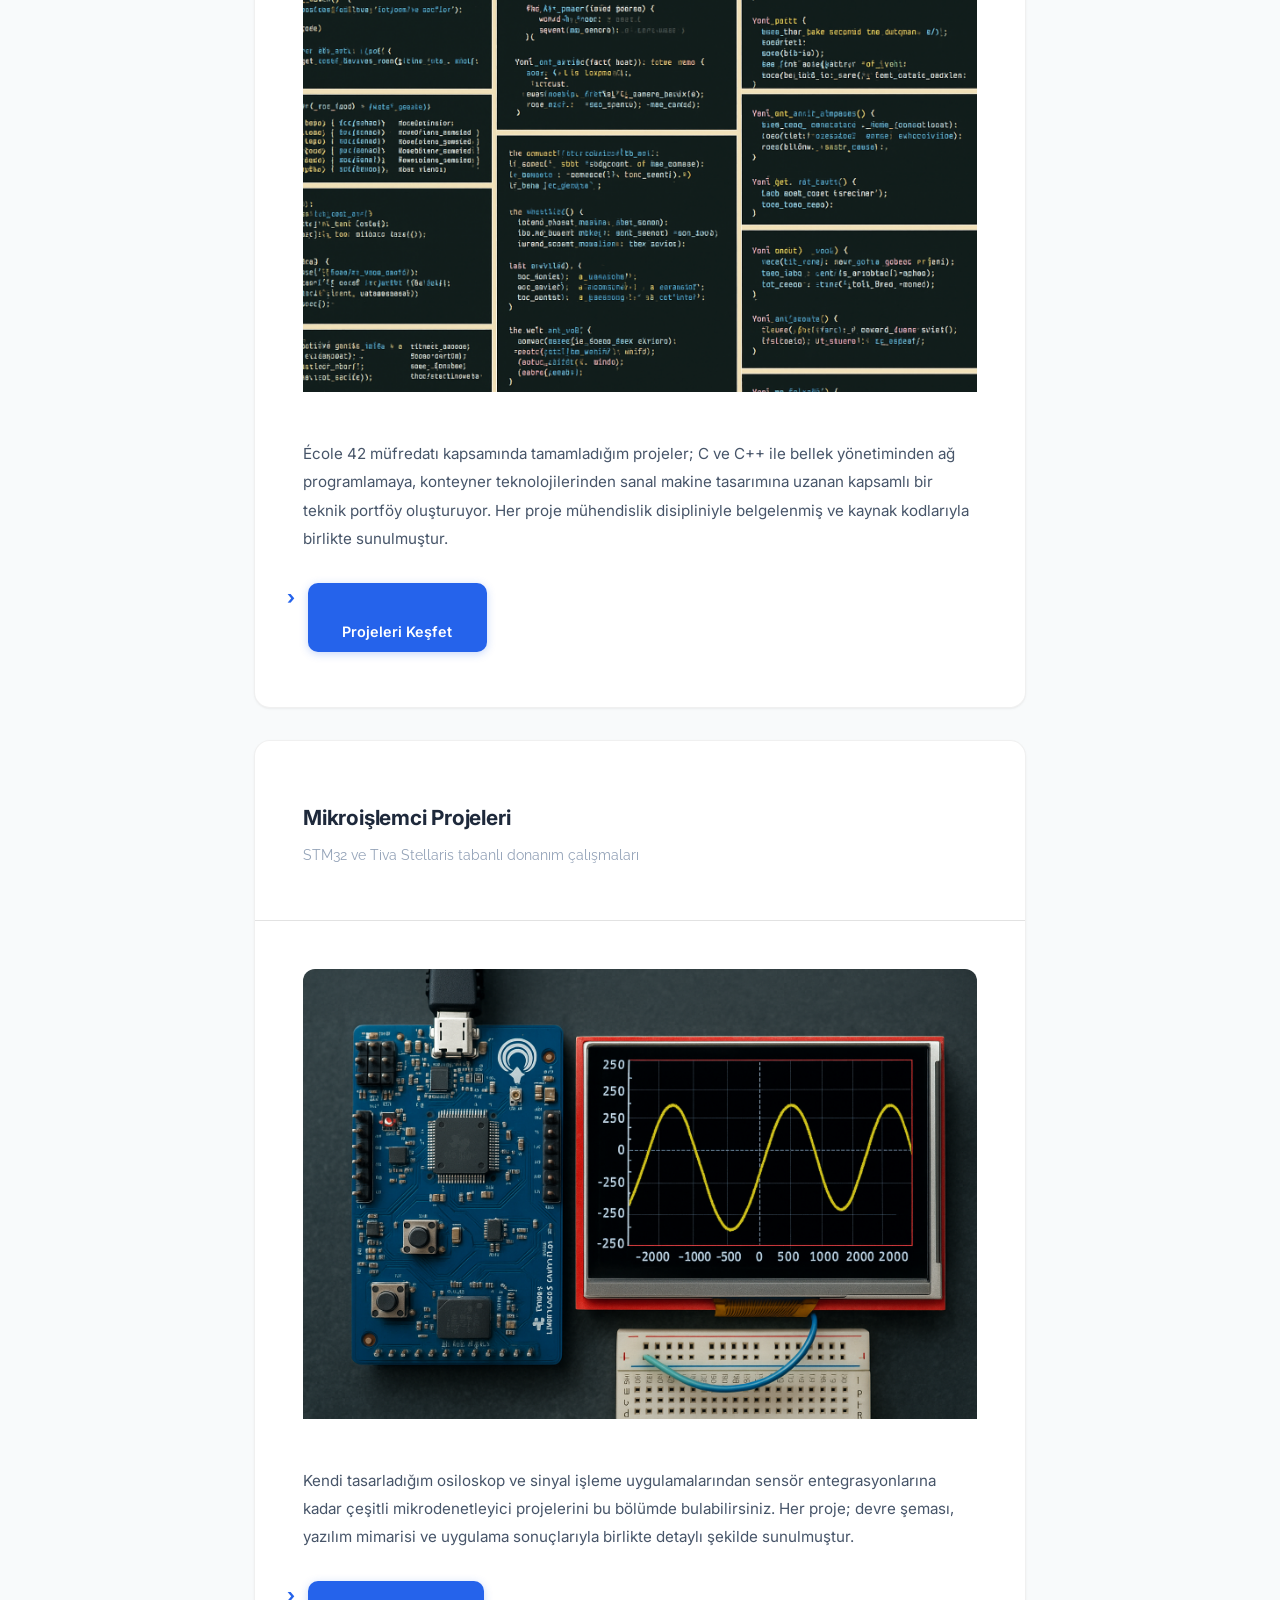
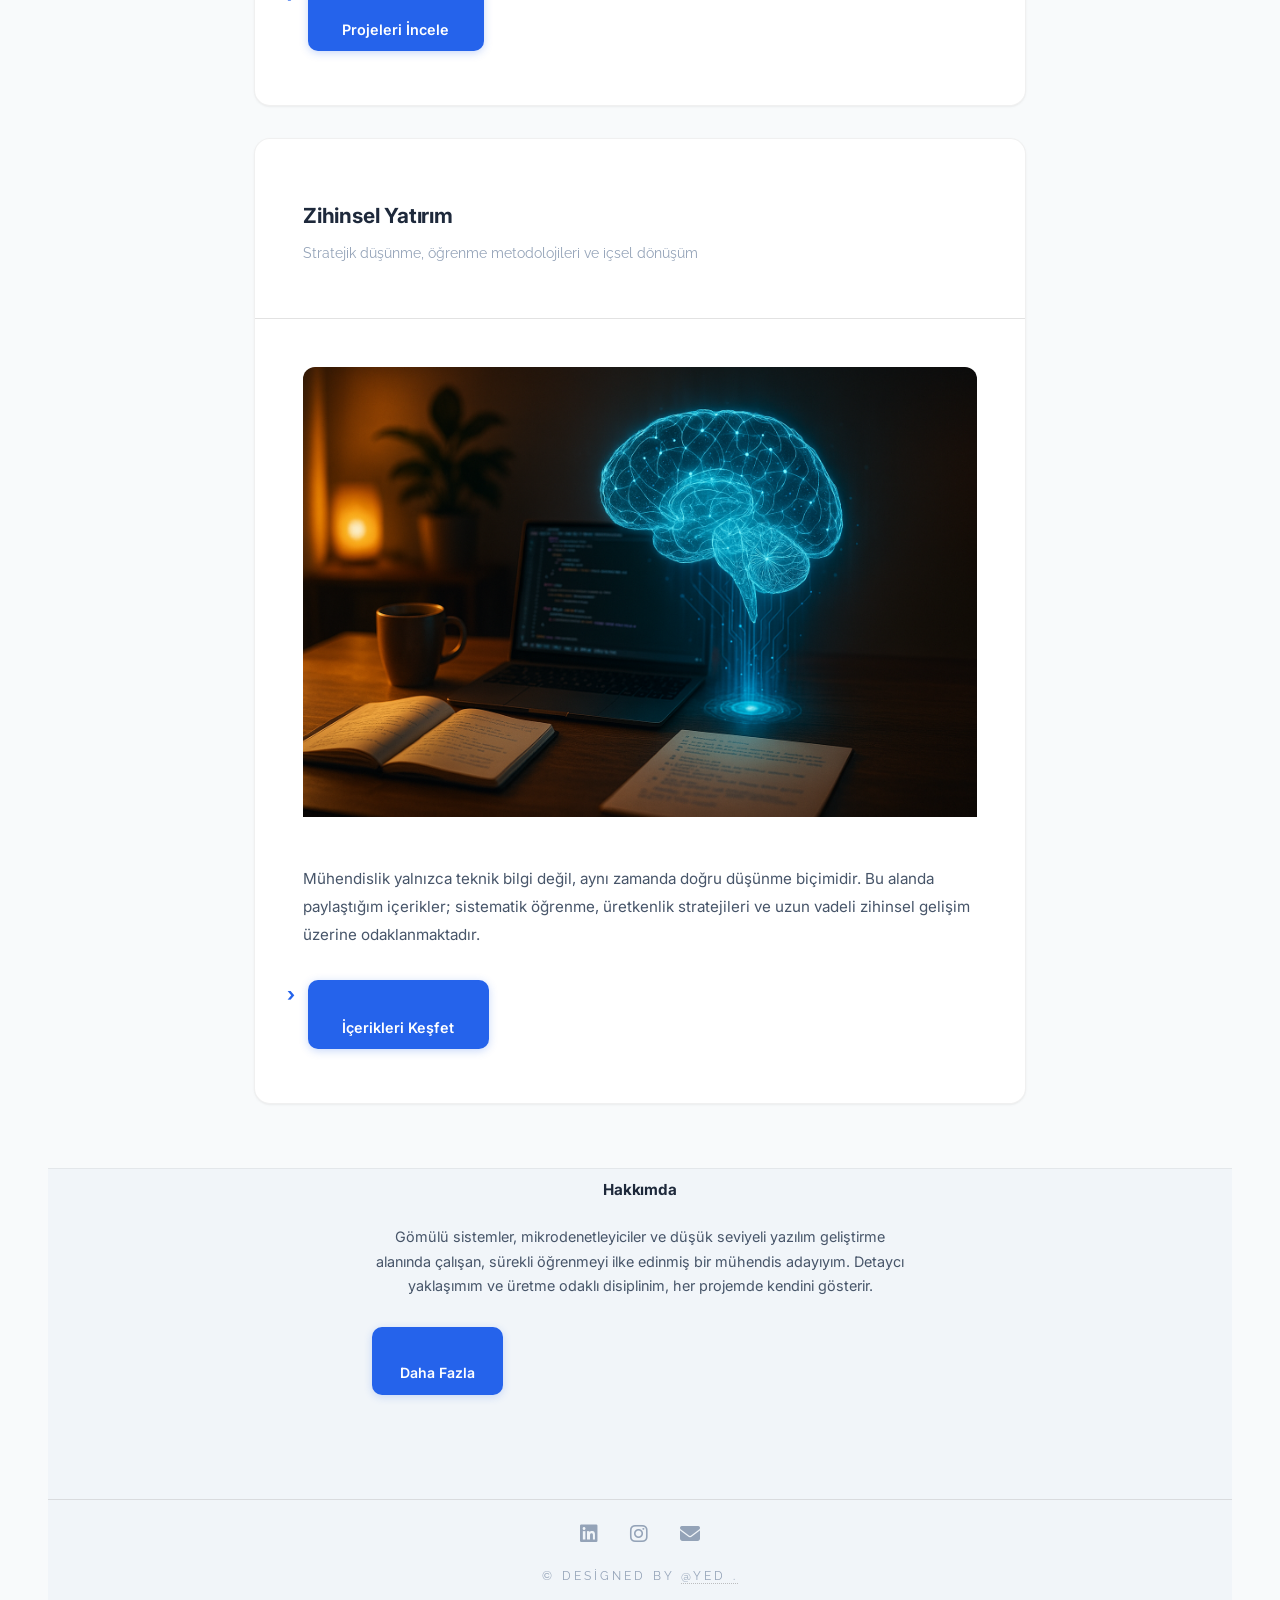
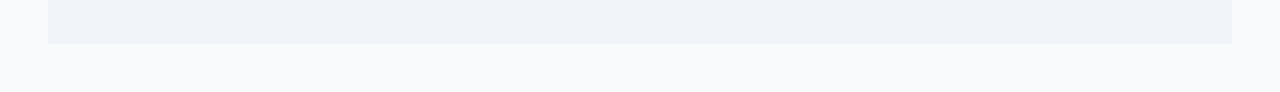
==== commit 18ef9499: "feat: Modern redesign - sidebar to bottom, search modal, scroll animations - Sidebar moved from left" ====
--- a/index.html
+++ b/index.html
@@ -1,11 +1,14 @@
 <!DOCTYPE HTML>
-<html>
+<html lang="tr">
 
 <head>
-	<title>Yunus Emre DUNAY</title>
+	<title>Yunus Emre DUNAY — Gömülü Sistem Mühendisi</title>
 	<meta charset="utf-8" />
 	<meta name="viewport" content="width=device-width, initial-scale=1, user-scalable=no" />
+	<meta name="description" content="Yunus Emre DUNAY — Gömülü sistemler, ARM mimarisi, mikrodenetleyici projeleri ve düşük seviyeli yazılım geliştirme üzerine kişisel portfolyo." />
 	<link rel="stylesheet" href="assets/css/main.css" />
+	<link rel="stylesheet" href="assets/css/override.css" />
+	<link rel="stylesheet" href="https://cdnjs.cloudflare.com/ajax/libs/font-awesome/6.5.0/css/all.min.css" />
 </head>
 
 <body class="is-preload">
@@ -41,31 +44,31 @@
 					<li>
 						<a href="embedded.html">
 							<h3>Gömülü Notları</h3>
-							<p>Hafta hafta yüklediğim teorik ve pratik notlar</p>
+							<p>ARM mimarisi ve STM32 üzerine haftalık teknik ders notları</p>
 						</a>
 					</li>
 					<li>
 						<a href="forty_two.html">
 							<h3>42</h3>
-							<p>[C / C++ / Sanal Makineler / Soketler / Docker ve daha fazlası...]</p>
+							<p>C, C++, Sanal Makineler, Soket Programlama, Docker ve ötesi</p>
 						</a>
 					</li>
 					<li>
 						<a href="mcu.html">
 							<h3>Mikroişlemci Projeleri</h3>
-							<p>STM32 ve Tiva Stellaris ile tasarladığım projeler</p>
+							<p>STM32 ve Tiva Stellaris ile hayata geçirdiğim donanım projeleri</p>
 						</a>
 					</li>
 					<li>
 						<a href="mind.html">
 							<h3>Zihinsel Yatırım</h3>
-							<p>Podcast, kitap ve bireysel gelişim odaklı bilimsel paylaşımlar</p>
+							<p>Podcast, kitap ve bilimsel temelli bireysel gelişim içerikleri</p>
 						</a>
 					</li>
 					<li>
 						<a href="about.html">
 							<h3>Hakkımda</h3>
-							<p>Benim hakkımda daha fazla bilgi</p>
+							<p>Eğitim geçmişim, deneyimlerim ve teknik yetkinliklerim</p>
 						</a>
 					</li>
 				</ul>
@@ -78,38 +81,39 @@
 			<article class="post">
 				<header>
 					<div class="title">
-						<h2><a href="embedded.html">Gömülü Notları</a></h2>
-						<p>Hafta hafta teknik notlar</p>
+						<h2><a href="embedded.html">Gömülü Sistem Notları</a></h2>
+						<p>ARM Cortex-M mimarisi üzerine yapılandırılmış ders serisi</p>
 					</div>
 				</header>
 				<a href="embedded.html" class="image featured"><img src="images/mainembed.png"
 						alt="Gömülü Notları Görseli" /></a>
-				<p>Gömülü sistemlere dair temel mimari yapılar, ARM mimarisi, register yapıları, boot mekanizmaları ve
-					donanım-software ilişkisine odaklanan detaylı ders notları burada yer alır. Haftalık olarak
-					genişleyen bu bölümde sistematik ve kaynaklı notlar paylaşılıyor.</p>
-				<footer>
-					<ul class="actions">
-						<li><a href="embedded.html" class="button large">Devamını oku</a></li>
-					</ul>
-				</footer>
-			</article>
-
-			<!-- Post -->
-			<article class="post">
-				<header>
-					<div class="title">
-						<h2><a href="forty_two.html">42</a></h2>
-						<p>Projeler & Kodlar</p>
+				<p>ARM mimarisinin temel yapı taşlarından register erişimine, boot mekanizmalarından çevresel birim
+					yönetimine kadar geniş bir yelpazeyi kapsayan bu not serisi, her hafta yeni içeriklerle
+					güncellenmektedir. Sistematik ve kaynaklı bir öğrenme deneyimi sunar.</p>
+				<footer>
+					<ul class="actions">
+						<li><a href="embedded.html" class="button large">Notlara Göz At</a></li>
+					</ul>
+				</footer>
+			</article>
+
+			<!-- Post -->
+			<article class="post">
+				<header>
+					<div class="title">
+						<h2><a href="forty_two.html">42 Projeleri</a></h2>
+						<p>Düşük seviyeli programlama ve sistem mimarisi çalışmaları</p>
 					</div>
 				</header>
 				<a href="forty_two.html" class="image featured"><img src="images/pic02.png"
 						alt="42 Proje Görseli" /></a>
-				<p>Bu bölümde gerçekleştirdiğim 42 özgün projenin teknik açıklamaları, kullanılan mimariler, donanım
-					detayları ve GitHub bağlantılı kod blokları yer almaktadır. Her proje mühendislik yaklaşımıyla
-					belgelenmiş, görsellerle desteklenmiştir.</p>
-				<footer>
-					<ul class="actions">
-						<li><a href="forty_two.html" class="button large">Projeleri incele</a></li>
+				<p>École 42 müfredatı kapsamında tamamladığım projeler; C ve C++ ile bellek yönetiminden ağ
+					programlamaya, konteyner teknolojilerinden sanal makine tasarımına uzanan kapsamlı bir teknik
+					portföy oluşturuyor. Her proje mühendislik disipliniyle belgelenmiş ve kaynak kodlarıyla
+					birlikte sunulmuştur.</p>
+				<footer>
+					<ul class="actions">
+						<li><a href="forty_two.html" class="button large">Projeleri Keşfet</a></li>
 					</ul>
 				</footer>
 			</article>
@@ -119,16 +123,16 @@
 				<header>
 					<div class="title">
 						<h2><a href="mcu.html">Mikroişlemci Projeleri</a></h2>
-						<p>Donanım odaklı sistemler</p>
+						<p>STM32 ve Tiva Stellaris tabanlı donanım çalışmaları</p>
 					</div>
 				</header>
 				<a href="mcu.html" class="image featured"><img src="images/pic03.png" alt="MCU Projeleri Görseli" /></a>
-				<p>Bu bölümde kendi tasarladığım osiloskop vb.
-					mikrodenetleyici temelli projelere yer verilmektedir. Donanım şemaları, kod altyapıları ve uygulama
-					örnekleriyle birlikte sunulmuştur.</p>
-				<footer>
-					<ul class="actions">
-						<li><a href="mcu.html" class="button large">Projeleri görüntüle</a></li>
+				<p>Kendi tasarladığım osiloskop ve sinyal işleme uygulamalarından sensör entegrasyonlarına kadar
+					çeşitli mikrodenetleyici projelerini bu bölümde bulabilirsiniz. Her proje; devre şeması,
+					yazılım mimarisi ve uygulama sonuçlarıyla birlikte detaylı şekilde sunulmuştur.</p>
+				<footer>
+					<ul class="actions">
+						<li><a href="mcu.html" class="button large">Projeleri İncele</a></li>
 					</ul>
 				</footer>
 			</article>
@@ -138,17 +142,17 @@
 				<header>
 					<div class="title">
 						<h2><a href="mind.html">Zihinsel Yatırım</a></h2>
-						<p>Gelişim, Bilinç, Sistematik Bakış</p>
+						<p>Stratejik düşünme, öğrenme metodolojileri ve içsel dönüşüm</p>
 					</div>
 				</header>
 				<a href="mind.html" class="image featured"><img src="images/pic04.png"
 						alt="Zihinsel Gelişim Görseli" /></a>
-				<p>Kişisel gelişim, sistematik öğrenme, stratejik düşünme ve zihinsel yatırım temelli içeriklerin
-					paylaşıldığı bu alanda; üretkenlik, öğrenme metodolojileri ve içsel dönüşüm konuları ön plandadır.
-				</p>
-				<footer>
-					<ul class="actions">
-						<li><a href="mind.html" class="button large">İçerikleri keşfet</a></li>
+				<p>Mühendislik yalnızca teknik bilgi değil, aynı zamanda doğru düşünme biçimidir. Bu alanda
+					paylaştığım içerikler; sistematik öğrenme, üretkenlik stratejileri ve uzun vadeli zihinsel
+					gelişim üzerine odaklanmaktadır.</p>
+				<footer>
+					<ul class="actions">
+						<li><a href="mind.html" class="button large">İçerikleri Keşfet</a></li>
 					</ul>
 				</footer>
 			</article>
@@ -168,8 +172,9 @@
 			<!-- About -->
 			<section class="blurb">
 				<h2>Hakkımda</h2>
-				<p>22 yaşındayım. Gömülü sistemler, mikrodenetleyiciler ve düşük seviyeli yazılım geliştirme alanında
-					çalışıyorum. Sürekli öğrenen, detaycı ve üretmeye odaklı bir mühendis adayıyım.</p>
+				<p>Gömülü sistemler, mikrodenetleyiciler ve düşük seviyeli yazılım geliştirme alanında çalışan, sürekli
+					öğrenmeyi ilke edinmiş bir mühendis adayıyım. Detaycı yaklaşımım ve üretme odaklı
+					disiplinim, her projemde kendini gösterir.</p>
 				<ul class="actions">
 					<li><a href="about.html" class="button">Daha Fazla</a></li>
 				</ul>
@@ -182,8 +187,8 @@
 							target="_blank" style="font-size: 24px;"><span class="label">LinkedIn</span></a></li>
 					<li><a href="https://www.instagram.com/yunusemredunay/" class="icon brands fa-instagram"
 							target="_blank" style="font-size: 24px;"><span class="label">Instagram</span></a></li>
-					<li><a href="mailto:yunus.emre.dunay@gmail.com" class="icon solid fa-envelope" style="font-size: 24px;"><span
-								class="label">Email</span></a></li>
+					<li><a href="mailto:yunus.emre.dunay@gmail.com" class="icon solid fa-envelope"
+							style="font-size: 24px;"><span class="label">Email</span></a></li>
 				</ul>
 				<p class="copyright" style="text-align: center;">&copy; designed by <a href="about.html">@YED .</a></p>
 			</section>
@@ -199,6 +204,7 @@
 	<script src="assets/js/util.js"></script>
 	<script src="assets/js/main.js"></script>
 
+	<script src="assets/js/site.js"></script>
 </body>
 
 </html>
--- a/assets/css/override.css
+++ b/assets/css/override.css
@@ -0,0 +1,731 @@
+/* ═══════════════════════════════════════════════════════════
+   YED Premium Light Theme Override v2
+   Sidebar → Bottom, Centered Layout, Modern Animations
+   ═══════════════════════════════════════════════════════════ */
+
+@import url('https://fonts.googleapis.com/css2?family=Inter:wght@300;400;500;600;700;800&display=swap');
+
+/* ─── DESIGN TOKENS ──────────────────────────────────────── */
+:root {
+    --bg-page:       #f8fafb;
+    --bg-card:       #ffffff;
+    --bg-footer:     #f1f5f9;
+    --bg-header:     rgba(255, 255, 255, 0.88);
+    --accent:        #2563eb;
+    --accent-light:  #3b82f6;
+    --accent-glow:   rgba(37, 99, 235, 0.12);
+    --accent-hover:  #1d4ed8;
+    --text-primary:  #1e293b;
+    --text-body:     #475569;
+    --text-muted:    #94a3b8;
+    --border:        rgba(0, 0, 0, 0.06);
+    --shadow-sm:     0 1px 3px rgba(0,0,0,0.04), 0 1px 2px rgba(0,0,0,0.03);
+    --shadow-md:     0 4px 16px rgba(0,0,0,0.06), 0 2px 4px rgba(0,0,0,0.04);
+    --shadow-lg:     0 12px 40px rgba(0,0,0,0.08);
+    --radius:        12px;
+    --radius-lg:     16px;
+    --transition:    0.25s cubic-bezier(0.4, 0, 0.2, 1);
+}
+
+/* ─── BASE ────────────────────────────────────────────────── */
+body {
+    background: var(--bg-page) !important;
+    font-family: 'Inter', -apple-system, BlinkMacSystemFont, 'Segoe UI', sans-serif !important;
+    color: var(--text-body) !important;
+    -webkit-font-smoothing: antialiased;
+    -moz-osx-font-smoothing: grayscale;
+}
+
+/* ─── TYPOGRAPHY ──────────────────────────────────────────── */
+body, input, select, textarea {
+    font-family: 'Inter', -apple-system, BlinkMacSystemFont, 'Segoe UI', sans-serif !important;
+    color: var(--text-body) !important;
+}
+
+h1, h2, h3, h4, h5, h6 {
+    font-family: 'Inter', -apple-system, sans-serif !important;
+    color: var(--text-primary) !important;
+    font-weight: 700 !important;
+    letter-spacing: -0.01em !important;
+    text-transform: none !important;
+}
+
+h2 { font-size: 1.35em !important; }
+h3 { font-size: 1.1em !important; }
+
+a:hover {
+    color: var(--accent) !important;
+}
+
+strong, b {
+    color: var(--text-primary) !important;
+}
+
+p {
+    line-height: 1.8 !important;
+    color: var(--text-body) !important;
+}
+
+/* ═══════════════════════════════════════════════════════════
+   CRITICAL FIX: Move sidebar from left → bottom
+   ═══════════════════════════════════════════════════════════ */
+
+/* Override the wrapper from side-by-side → stacked */
+#wrapper {
+    display: flex !important;
+    flex-direction: column !important;
+    max-width: 100% !important;
+}
+
+/* Main content takes full width */
+#main {
+    width: 100% !important;
+    max-width: 820px !important;
+    margin: 0 auto !important;
+    padding: 2em 1.5em !important;
+    float: none !important;
+}
+
+/* ─── SIDEBAR → BOTTOM FOOTER BAND ───────────────────────── */
+#sidebar {
+    width: 100% !important;
+    max-width: 100% !important;
+    margin: 0 !important;
+    padding: 0 !important;
+    position: relative !important;
+    float: none !important;
+    display: block !important;
+    order: 99 !important;
+    background: var(--bg-footer) !important;
+    border-top: 1px solid var(--border) !important;
+    text-align: center !important;
+    min-height: auto !important;
+    height: auto !important;
+}
+
+/* Intro section in footer */
+#sidebar #intro {
+    padding: 2.5em 1.5em 0.5em !important;
+    text-align: center !important;
+    display: flex !important;
+    flex-direction: column !important;
+    align-items: center !important;
+}
+
+#sidebar #intro .logo {
+    display: inline-block !important;
+    margin: 0 auto 1em !important;
+}
+
+#sidebar #intro .logo img {
+    width: 80px !important;
+    height: 80px !important;
+    border-radius: 50% !important;
+    object-fit: cover !important;
+    border: 3px solid var(--border) !important;
+    box-shadow: var(--shadow-md) !important;
+}
+
+#sidebar #intro h2 {
+    color: var(--text-primary) !important;
+    font-size: 1.2em !important;
+    margin-bottom: 0.3em !important;
+    text-align: center !important;
+}
+
+/* Blurb / About section centered */
+#sidebar .blurb {
+    padding: 0.5em 2em 1.5em !important;
+    text-align: center !important;
+    max-width: 600px !important;
+    margin: 0 auto !important;
+}
+
+#sidebar .blurb h2 {
+    color: var(--text-primary) !important;
+    font-size: 0.95em !important;
+    text-align: center !important;
+}
+
+#sidebar .blurb p {
+    color: var(--text-body) !important;
+    font-size: 0.9em !important;
+    text-align: center !important;
+    line-height: 1.7 !important;
+}
+
+#sidebar .blurb .button {
+    background: var(--accent) !important;
+    color: #fff !important;
+    border: none !important;
+    box-shadow: 0 2px 8px rgba(37,99,235,0.2) !important;
+}
+
+#sidebar .blurb .button:hover {
+    background: var(--accent-hover) !important;
+    box-shadow: 0 4px 16px rgba(37,99,235,0.3) !important;
+}
+
+/* Footer icons centered */
+#sidebar #footer,
+#sidebar section#footer {
+    padding: 1em 1.5em 2em !important;
+    text-align: center !important;
+}
+
+#sidebar #footer .icons,
+section#footer .icons {
+    display: flex !important;
+    justify-content: center !important;
+    gap: 1em !important;
+    list-style: none !important;
+    padding: 0 !important;
+    margin: 0 0 0.8em 0 !important;
+}
+
+#sidebar #footer .icons a,
+section#footer .icons a {
+    color: var(--text-muted) !important;
+    font-size: 20px !important;
+    transition: color var(--transition), transform var(--transition) !important;
+    border-bottom: none !important;
+}
+
+#sidebar #footer .icons a:hover,
+section#footer .icons a:hover {
+    color: var(--accent) !important;
+    transform: translateY(-2px) !important;
+}
+
+#sidebar #footer .copyright,
+#sidebar .copyright,
+section#footer .copyright {
+    color: var(--text-muted) !important;
+    font-size: 0.78em !important;
+    text-align: center !important;
+}
+
+#sidebar #footer .copyright a,
+section#footer .copyright a {
+    color: var(--text-muted) !important;
+}
+
+/* Standalone footer (about page) */
+body > section#footer,
+body > div + section#footer {
+    background: var(--bg-footer) !important;
+    border-top: 1px solid var(--border) !important;
+    padding: 2em 1.5em !important;
+    text-align: center !important;
+}
+
+body > section#footer .icons a {
+    color: var(--text-muted) !important;
+}
+
+body > section#footer .icons a:hover {
+    color: var(--accent) !important;
+}
+
+body > section#footer .copyright {
+    color: var(--text-muted) !important;
+}
+
+/* ─── HEADER ──────────────────────────────────────────────── */
+#header {
+    background: var(--bg-header) !important;
+    backdrop-filter: blur(16px) saturate(180%) !important;
+    -webkit-backdrop-filter: blur(16px) saturate(180%) !important;
+    border-bottom: 1px solid var(--border) !important;
+    box-shadow: 0 1px 8px rgba(0,0,0,0.04) !important;
+    position: sticky !important;
+    top: 0 !important;
+    z-index: 1000 !important;
+}
+
+#header h1 a {
+    color: var(--text-primary) !important;
+    font-weight: 800 !important;
+    letter-spacing: -0.02em !important;
+    font-size: 1.1em !important;
+}
+
+#header nav.links a {
+    color: var(--text-body) !important;
+    font-weight: 500 !important;
+    letter-spacing: 0 !important;
+    text-transform: none !important;
+    transition: color var(--transition) !important;
+    position: relative !important;
+}
+
+#header nav.links a::after {
+    content: '' !important;
+    position: absolute !important;
+    bottom: -4px !important;
+    left: 0 !important;
+    width: 0 !important;
+    height: 2px !important;
+    background: var(--accent) !important;
+    transition: width var(--transition) !important;
+}
+
+#header nav.links a:hover::after {
+    width: 100% !important;
+}
+
+#header nav.links a:hover {
+    color: var(--accent) !important;
+}
+
+#header nav.main a {
+    color: var(--text-body) !important;
+}
+
+#header nav.main a:hover {
+    color: var(--accent) !important;
+}
+
+/* ─── ARTICLE / POST CARDS ────────────────────────────────── */
+article.post {
+    background: var(--bg-card) !important;
+    border-radius: var(--radius-lg) !important;
+    box-shadow: var(--shadow-sm) !important;
+    border: 1px solid var(--border) !important;
+    overflow: hidden;
+    transition: box-shadow var(--transition), transform var(--transition) !important;
+    margin-bottom: 2em !important;
+}
+
+article.post:hover {
+    box-shadow: var(--shadow-md) !important;
+    transform: translateY(-3px);
+}
+
+article.post > header .title h2 {
+    font-size: 1.3em !important;
+    font-weight: 700 !important;
+    letter-spacing: -0.01em !important;
+}
+
+article.post > header .title h2 a {
+    color: var(--text-primary) !important;
+    transition: color var(--transition) !important;
+}
+
+article.post > header .title h2 a:hover {
+    color: var(--accent) !important;
+}
+
+article.post > header .title p {
+    color: var(--text-muted) !important;
+    font-size: 0.9em !important;
+    font-weight: 400 !important;
+    letter-spacing: 0 !important;
+    text-transform: none !important;
+}
+
+article.post > header .meta time {
+    color: var(--text-muted) !important;
+    font-weight: 500 !important;
+    font-size: 0.85em !important;
+}
+
+article.post .image.featured img {
+    border-radius: 0 !important;
+    transition: transform 0.5s ease !important;
+}
+
+article.post:hover .image.featured img {
+    transform: scale(1.03);
+}
+
+article.post > p,
+article.post section.post p {
+    color: var(--text-body) !important;
+    font-size: 0.95em !important;
+    line-height: 1.85 !important;
+}
+
+/* ─── BUTTONS ─────────────────────────────────────────────── */
+.button,
+input[type="submit"],
+input[type="reset"],
+input[type="button"] {
+    background: var(--accent) !important;
+    color: #fff !important;
+    border: none !important;
+    border-radius: 10px !important;
+    font-weight: 600 !important;
+    font-family: 'Inter', sans-serif !important;
+    text-transform: none !important;
+    letter-spacing: 0 !important;
+    padding: 0.85em 2em !important;
+    font-size: 0.88em !important;
+    box-shadow: 0 2px 8px rgba(37,99,235,0.25) !important;
+    transition: all var(--transition) !important;
+    cursor: pointer;
+}
+
+.button:hover,
+input[type="submit"]:hover {
+    background: var(--accent-hover) !important;
+    color: #fff !important;
+    box-shadow: 0 4px 16px rgba(37,99,235,0.35) !important;
+    transform: translateY(-1px);
+}
+
+.button.large {
+    padding: 0.95em 2.4em !important;
+    font-size: 0.9em !important;
+}
+
+/* ─── SEARCH MODAL ────────────────────────────────────────── */
+.search-overlay {
+    position: fixed;
+    inset: 0;
+    background: rgba(0,0,0,0.5);
+    backdrop-filter: blur(8px);
+    z-index: 9998;
+    opacity: 0;
+    pointer-events: none;
+    transition: opacity 0.3s ease;
+}
+
+.search-overlay.active {
+    opacity: 1;
+    pointer-events: all;
+}
+
+.search-modal {
+    position: fixed;
+    top: 12vh;
+    left: 50%;
+    transform: translateX(-50%) scale(0.95);
+    width: min(90vw, 640px);
+    background: #fff;
+    border-radius: var(--radius-lg);
+    box-shadow: 0 24px 80px rgba(0,0,0,0.18);
+    z-index: 9999;
+    opacity: 0;
+    pointer-events: none;
+    transition: all 0.3s cubic-bezier(0.4, 0, 0.2, 1);
+    overflow: hidden;
+}
+
+.search-modal.active {
+    opacity: 1;
+    pointer-events: all;
+    transform: translateX(-50%) scale(1);
+}
+
+.search-modal-input-wrap {
+    display: flex;
+    align-items: center;
+    padding: 1em 1.2em;
+    border-bottom: 1px solid var(--border);
+    gap: 0.8em;
+}
+
+.search-modal-input-wrap .search-icon {
+    color: var(--text-muted);
+    font-size: 1.1em;
+    flex-shrink: 0;
+}
+
+.search-modal-input-wrap input {
+    flex: 1;
+    border: none !important;
+    outline: none !important;
+    font-size: 1.05em !important;
+    font-family: 'Inter', sans-serif !important;
+    color: var(--text-primary) !important;
+    background: transparent !important;
+    padding: 0.4em 0 !important;
+    box-shadow: none !important;
+}
+
+.search-modal-input-wrap input::placeholder {
+    color: var(--text-muted);
+}
+
+.search-modal-input-wrap .search-kbd {
+    background: var(--bg-page);
+    border: 1px solid var(--border);
+    border-radius: 6px;
+    padding: 2px 8px;
+    font-size: 0.75em;
+    color: var(--text-muted);
+    font-family: 'Inter', sans-serif;
+}
+
+.search-results {
+    max-height: 50vh;
+    overflow-y: auto;
+    padding: 0.5em 0;
+}
+
+.search-result-item {
+    display: flex;
+    align-items: center;
+    gap: 1em;
+    padding: 0.8em 1.2em;
+    cursor: pointer;
+    transition: background 0.15s ease;
+    text-decoration: none;
+    border-bottom: none !important;
+}
+
+.search-result-item:hover {
+    background: var(--bg-page);
+}
+
+.search-result-item img {
+    width: 52px;
+    height: 52px;
+    border-radius: 8px;
+    object-fit: cover;
+    flex-shrink: 0;
+}
+
+.search-result-info {
+    flex: 1;
+    min-width: 0;
+}
+
+.search-result-title {
+    font-weight: 600;
+    color: var(--text-primary);
+    font-size: 0.92em;
+    white-space: nowrap;
+    overflow: hidden;
+    text-overflow: ellipsis;
+}
+
+.search-result-subtitle {
+    font-size: 0.8em;
+    color: var(--text-muted);
+    white-space: nowrap;
+    overflow: hidden;
+    text-overflow: ellipsis;
+}
+
+.search-result-badge {
+    background: var(--accent-glow);
+    color: var(--accent);
+    font-size: 0.7em;
+    font-weight: 600;
+    padding: 3px 10px;
+    border-radius: 20px;
+    white-space: nowrap;
+    flex-shrink: 0;
+}
+
+.search-no-results {
+    text-align: center;
+    padding: 2em;
+    color: var(--text-muted);
+    font-size: 0.9em;
+}
+
+.search-hint {
+    text-align: center;
+    padding: 1.5em;
+    color: var(--text-muted);
+    font-size: 0.82em;
+}
+
+/* ─── MENU (mobile hamburger) ─────────────────────────────── */
+#menu {
+    background: #fff !important;
+    color: var(--text-body) !important;
+    box-shadow: var(--shadow-lg) !important;
+}
+
+#menu .links a h3 {
+    color: var(--text-primary) !important;
+}
+
+#menu .links a p {
+    color: var(--text-muted) !important;
+}
+
+#menu .links a:hover h3 {
+    color: var(--accent) !important;
+}
+
+/* ─── PAGINATION ──────────────────────────────────────────── */
+.pagination .button,
+.actions.pagination .button {
+    background: var(--bg-card) !important;
+    color: var(--text-primary) !important;
+    border: 1px solid var(--border) !important;
+    box-shadow: var(--shadow-sm) !important;
+}
+
+.pagination .button:hover,
+.actions.pagination .button:hover {
+    background: var(--accent) !important;
+    color: #fff !important;
+    border-color: var(--accent) !important;
+}
+
+.pagination .button.disabled,
+.actions.pagination .button.disabled {
+    opacity: 0.35 !important;
+    cursor: not-allowed;
+    pointer-events: none;
+}
+
+/* ─── INFO CARDS (about page) ─────────────────────────────── */
+.info-cards > div {
+    background: var(--bg-page) !important;
+    border: 1px solid var(--border) !important;
+    border-radius: var(--radius) !important;
+    box-shadow: var(--shadow-sm) !important;
+    transition: box-shadow var(--transition) !important;
+}
+
+.info-cards > div:hover {
+    box-shadow: var(--shadow-md) !important;
+}
+
+.info-cards a {
+    color: var(--accent) !important;
+    font-weight: 500 !important;
+}
+
+/* ─── CV SECTION ──────────────────────────────────────────── */
+.cv-header h2 {
+    font-size: clamp(1.4em, 4vw, 1.85em) !important;
+    font-weight: 800 !important;
+    background: linear-gradient(135deg, var(--accent) 0%, #7c3aed 100%);
+    -webkit-background-clip: text;
+    -webkit-text-fill-color: transparent;
+    background-clip: text;
+}
+
+.cv-header p {
+    color: var(--text-muted) !important;
+    font-weight: 500 !important;
+}
+
+#cv h3 {
+    color: var(--accent) !important;
+    font-size: 1em !important;
+    font-weight: 700 !important;
+    border-bottom: 2px solid var(--accent-glow);
+    padding-bottom: 0.4em;
+    margin-bottom: 0.8em;
+}
+
+/* ─── LISTS ───────────────────────────────────────────────── */
+article.post ul li,
+#cv ul li {
+    position: relative;
+    padding-left: 1.3em;
+    margin-bottom: 0.4em;
+    color: var(--text-body) !important;
+}
+
+article.post ul li::before,
+#cv ul li::before {
+    content: '›';
+    position: absolute;
+    left: 0;
+    color: var(--accent);
+    font-weight: 700;
+    font-size: 1.2em;
+    line-height: 1.5;
+}
+
+/* ─── IMAGES ──────────────────────────────────────────────── */
+.image.featured {
+    border-radius: var(--radius) var(--radius) 0 0 !important;
+    overflow: hidden;
+}
+
+span.image.featured {
+    border-radius: var(--radius-lg) !important;
+    overflow: hidden;
+    box-shadow: var(--shadow-md) !important;
+}
+
+span.image.featured img {
+    border-radius: var(--radius-lg) !important;
+}
+
+/* ─── SCROLLBAR ───────────────────────────────────────────── */
+::-webkit-scrollbar { width: 8px; }
+::-webkit-scrollbar-track { background: var(--bg-page); }
+::-webkit-scrollbar-thumb { background: #cbd5e1; border-radius: 4px; }
+::-webkit-scrollbar-thumb:hover { background: #94a3b8; }
+
+/* ─── SELECTION ───────────────────────────────────────────── */
+::selection { background: var(--accent); color: #fff; }
+
+/* ─── ANIMATIONS ──────────────────────────────────────────── */
+@media (prefers-reduced-motion: no-preference) {
+    article.post {
+        opacity: 0;
+        transform: translateY(24px);
+    }
+
+    article.post.is-visible {
+        animation: fadeSlideUp 0.6s ease forwards;
+    }
+
+    article.post:nth-child(1).is-visible { animation-delay: 0s; }
+    article.post:nth-child(2).is-visible { animation-delay: 0.1s; }
+    article.post:nth-child(3).is-visible { animation-delay: 0.2s; }
+    article.post:nth-child(4).is-visible { animation-delay: 0.3s; }
+    article.post:nth-child(5).is-visible { animation-delay: 0.4s; }
+
+    @keyframes fadeSlideUp {
+        from { opacity: 0; transform: translateY(24px); }
+        to   { opacity: 1; transform: translateY(0); }
+    }
+
+    /* Page load entrance */
+    #main {
+        animation: pageFadeIn 0.5s ease forwards;
+    }
+
+    @keyframes pageFadeIn {
+        from { opacity: 0; }
+        to   { opacity: 1; }
+    }
+
+    /* Header nav link hover underline animation is in the header section above */
+}
+
+/* ─── MAIN HEADER (embedded page) ─────────────────────────── */
+.main-header h2 {
+    font-weight: 700 !important;
+    color: var(--text-primary) !important;
+    letter-spacing: -0.02em !important;
+}
+
+/* ─── RESPONSIVE ──────────────────────────────────────────── */
+@media screen and (max-width: 980px) {
+    #main {
+        padding: 1.5em 1em !important;
+    }
+    article.post {
+        border-radius: var(--radius) !important;
+        margin-bottom: 1.5em !important;
+    }
+}
+
+@media screen and (max-width: 736px) {
+    article.post {
+        border-radius: 10px !important;
+    }
+    .button.large {
+        padding: 0.75em 1.6em !important;
+        font-size: 0.85em !important;
+    }
+    #sidebar .blurb {
+        padding: 0.5em 1em 1.5em !important;
+    }
+}
